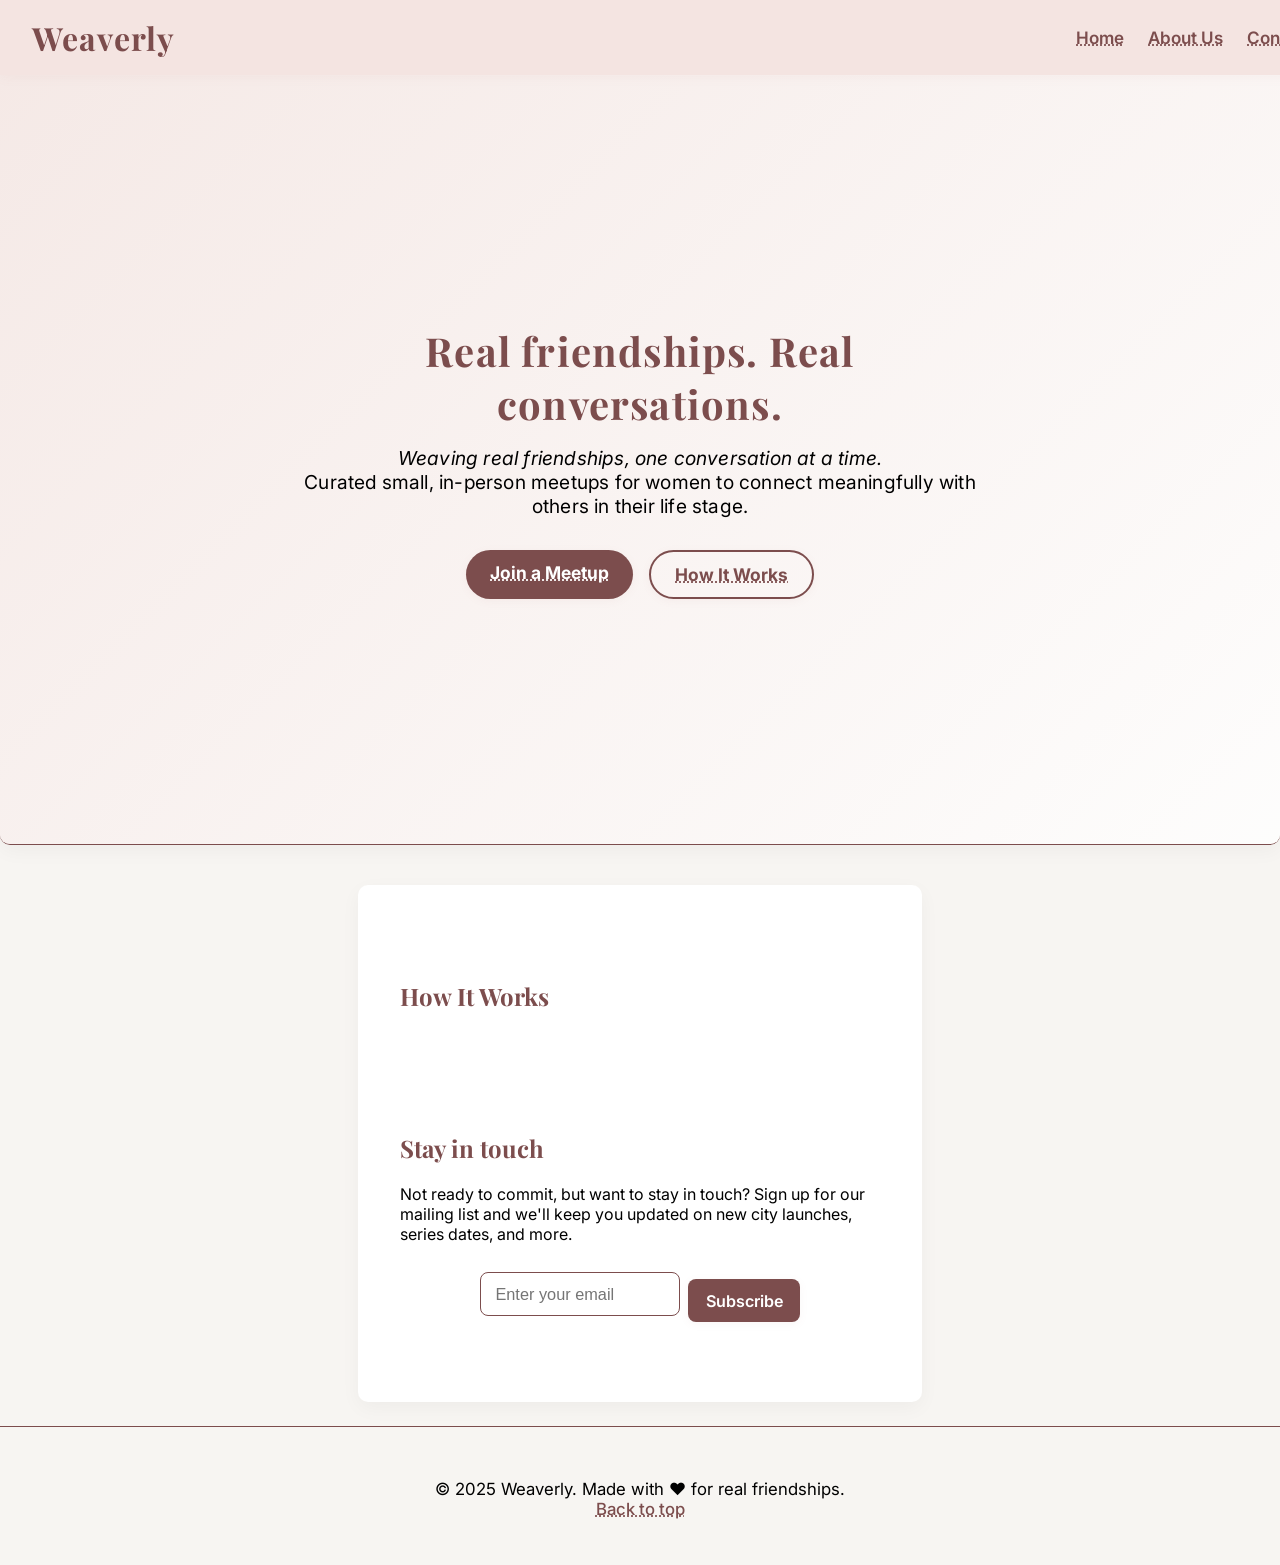
==== index.html @ 7411bb78 "updated color scheme" ====
<!DOCTYPE html>
<html lang="en">
<head>
  <meta charset="UTF-8" />
  <meta name="viewport" content="width=device-width, initial-scale=1.0"/>
  <title>Weaverly</title>
  <!-- Unified Google Fonts and shared stylesheet -->
  <link href="https://fonts.googleapis.com/css?family=Playfair+Display:700,400|Inter:400,600&display=swap" rel="stylesheet">
  <link rel="stylesheet" href="assets/styles.css">
  <style>
    /* Minimal custom styles for nav/hero positioning */
    nav {
      display: flex;
      justify-content: space-between;
      align-items: center;
      padding: 1rem 2rem;
      background: var(--blush, #f4e4e1);
      position: fixed;
      width: 100%;
      z-index: 1000;
      top: 0;
      left: 0;
      box-shadow: 0 2px 12px 0 rgba(185, 122, 122, 0.06);
      backdrop-filter: blur(10px);
    }
    .logo {
      font-family: var(--font-serif);
      font-size: 2rem;
      font-weight: 700;
      color: var(--rose);
      letter-spacing: 0.03em;
    }
    .nav-links {
      display: flex;
      gap: 1.5rem;
    }
    .nav-links a {
      color: var(--rose);
      font-weight: 600;
      font-family: var(--font-sans);
      font-size: 1.07rem;
      transition: color 0.18s;
    }
    .nav-links a:hover {
      color: var(--brown);
    }
    .hero {
      display: flex;
      flex-direction: column;
      align-items: center;
      justify-content: center;
      min-height: 80vh;
      text-align: center;
      position: relative;
      overflow: hidden;
      background-image: url('https://images.unsplash.com/photo-1519125323398-675f0ddb6308?auto=format&fit=crop&w=1200&q=80');
      background-size: cover;
      background-position: center;
      margin-top: 65px;
      border-radius: var(--radius);
      box-shadow: var(--shadow);
    }
    .hero::before {
      content: "";
      position: absolute;
      top: 0; left: 0; width: 100%; height: 100%;
      background: linear-gradient(135deg, rgba(244,228,225,0.7), rgba(255,255,255,0.8));
      z-index: 1;
    }
    .hero-content {
      position: relative;
      z-index: 2;
      max-width: 700px;
      padding: 2rem;
      opacity: 0;
      transform: translateY(20px);
      animation: fadeUp 1.2s ease-out forwards;
    }
    @keyframes fadeUp {
      to {
        opacity: 1;
        transform: translateY(0);
      }
    }
    .hero h1 {
      font-family: var(--font-serif);
      font-size: 2.5rem;
      margin-bottom: 1rem;
      color: var(--rose);
    }
    .hero p {
      font-size: 1.2rem;
      margin-bottom: 2rem;
      color: var(--brown);
      font-family: var(--font-sans);
    }
    .btn {
      display: inline-block;
      background-color: var(--rose);
      color: var(--white);
      padding: 0.75rem 1.5rem;
      border-radius: 25px;
      font-weight: bold;
      font-family: var(--font-sans);
      font-size: 1.09rem;
      border: none;
      transition: transform 0.3s ease, background-color 0.3s ease;
      box-shadow: 0 2px 8px 0 #b97a7a12;
      margin-bottom: 0.5rem;
    }
    .btn:hover {
      background-color: var(--brown);
      transform: scale(1.05);
    }
    .btn-transparent {
      background-color: transparent;
      border: 2px solid var(--rose);
      color: var(--rose);
    }
    .btn-transparent:hover {
      background-color: var(--rose);
      color: var(--white);
    }
    @media (max-width: 768px) {
      nav {
        flex-direction: column;
        gap: 0.7rem;
        padding: 0.7rem 1rem;
      }
      .nav-links {
        gap: 0.9rem;
      }
      .hero h1 {
        font-size: 1.6rem;
      }
      .hero-content {
        padding: 1rem;
      }
    }
    /* Section spacing */
    section {
      margin: 2.5rem auto;
      max-width: 900px;
      width: 96%;
    }
    #stay-in-touch form {
      display: flex;
      gap: 0.5em;
      justify-content: center;
      align-items: center;
      margin-top: 1em;
    }
    #stay-in-touch input[type="email"] {
      width: 200px;
      padding: 0.7em 0.9em;
      font-size: 1.02rem;
      border-radius: 8px;
      border: 1.5px solid var(--rose);
      background: var(--blush);
      color: var(--brown);
      outline: none;
      transition: border 0.2s;
    }
    #stay-in-touch input[type="email"]:focus {
      border: 1.5px solid var(--brown);
    }
    #stay-in-touch button[type="submit"] {
      background: var(--rose);
      color: var(--white);
      font-size: 1.01rem;
      border: none;
      border-radius: 8px;
      padding: 0.7em 1.1em;
      font-weight: 600;
      cursor: pointer;
      transition: background 0.18s;
    }
    #stay-in-touch button[type="submit"]:hover {
      background: var(--brown);
    }
  </style>
</head>
<body>

<nav>
  <div class="logo">Weaverly</div>
  <div class="nav-links">
    <a href="#hero">Home</a>
    <a href="about.html">About Us</a>
    <a href="contact.html">Contact</a>
  </div>
</nav>

<header class="hero" id="hero">
  <div class="hero-content">
    <h1>Real friendships. Real conversations.</h1>
    <p><i>Weaving real friendships, one conversation at a time.</i><br>
    Curated small, in-person meetups for women to connect meaningfully with others in their life stage.</p>
    <div style="display: flex; gap: 1rem; justify-content: center; flex-wrap: wrap;">
      <a href="signup-form.html" class="btn">Join a Meetup</a>
      <a href="#how" class="btn btn-transparent">How It Works</a>
    </div>
  </div>
</header>

<main>
  <section id="how">
    <h2>How It Works</h2>
    <div class="step">
      <div class="step-icon">👋</div>
      <div class="step-content">
        <h3><strong>Tell Us About Yourself</strong></h3>
        <p>Help us get to know you better! Share your <strong>interests</strong>, <strong>life stage</strong>, and what you're looking for in a meaningful connection. <em>The more we know</em>, the better we can match you with people who truly align with your journey. It’s the first step towards finding <strong>authentic connections</strong> that matter!</p>
      </div>
      <img src="assets/tell-us-about-yourself.png" alt="Tell Us About Yourself" style="width:80px; height:80px; border-radius:50%; margin-left:1.5rem;">
    </div>
    <div class="step">
      <div class="step-icon">🤝</div>
      <div class="step-content">
        <h3><strong>Meet Your Matches</strong></h3>
        <p>You'll be introduced to a small, intimate group of <strong>3-5 like-minded women</strong> who share your interests and life stage. A trained <strong>host</strong> will guide the conversation, ensuring everyone feels comfortable and engaged. This creates a warm, supportive space where you can connect on a deeper level and build <strong>authentic friendships</strong> with women who truly understand your journey.</p>
      </div>
      <img src="assets/meet-your-matches.png" alt="Meet Your Matches" style="width:80px; height:80px; border-radius:50%; margin-left:1.5rem;">
    </div>
    <div class="step">
      <div class="step-icon">🔄</div>
      <div class="step-content">
        <h3><strong>Sign Up for Recurring Meetups</strong></h3>
        <p>Loved your group? Keep the connections alive by signing up for a <strong>6-week series</strong> of recurring meetups! After your first experience, if you're excited to continue, just <strong>sign up</strong>. We’ll take care of everything – you just show up and enjoy the ongoing <strong><em>support</em></strong> and <strong><em>camaraderie</em></strong>. It's a simple way to nurture meaningful friendships and stay connected with your group.</p>
      </div>
      <img src="assets/sign-up-recurring-meetups.png" alt="Sign Up for Recurring Meetups" style="width:80px; height:80px; border-radius:50%; margin-left:1.5rem;">
    </div>
  </section>

  <section id="stay-in-touch">
    <h2>Stay in touch</h2>
    <p>Not ready to commit, but want to stay in touch? Sign up for our mailing list and we'll keep you updated on new city launches, series dates, and more.</p>
    <form onsubmit="event.preventDefault(); alert('Thanks for subscribing!');">
      <input type="email" placeholder="Enter your email" required>
      <button type="submit">Subscribe</button>
    </form>
  </section>
</main>

<footer>
  <p>&copy; 2025 Weaverly. Made with ❤️ for real friendships.<br>
    <a href="#hero">Back to top</a>
  </p>
</footer>

<script>
  // Animate steps on scroll
  const observer = new IntersectionObserver((entries) => {
    entries.forEach(entry => {
      if (entry.isIntersecting) {
        entry.target.classList.add('visible');
      }
    });
  }, {
    threshold: 0.2
  });
  document.querySelectorAll('.step').forEach(step => {
    observer.observe(step);
  });
</script>

</body>
</html>
---- assets/styles.css ----
:root {
    --rose: #7c4d4d;          /* deeper, more muted rose */
    --beige: #f7f5f2;         /* softer, off-white beige */
    --white: #ffffff;
    --soft-brown: #4a3f3f;    /* darker and more elegant brown */
    --soft-blush: #e9e4e0;    /* subtle blush */
    --font-serif: 'Playfair Display', serif;
    --font-sans: 'Inter', sans-serif;  /* Inter is cleaner and more modern than Lato */
    --radius: 10px;
    --shadow: 0 6px 20px rgba(0, 0, 0, 0.04);
  }
  
body {
  font-family: var(--font-sans);
  background-color: var(--beige);
  color: var(--soft-brown);
}

header h1 {
  font-size: 2.8rem;
  color: var(--soft-brown);
  font-family: var(--font-serif);
}

section.about-content {
  max-width: 760px;
  background-color: var(--white);
  margin: 3rem auto;
  padding: 3rem;
  border-radius: var(--radius);
  box-shadow: var(--shadow);
  line-height: 1.75;
}

.founders-photo {
  width: 150px;
  height: 150px;
  object-fit: cover;
  border-radius: 50%;
  margin: 1rem 2rem 1rem 0;
  float: left;
}

@media (max-width: 600px) {
  .founders-photo {
    display: block;
    float: none;
    margin: 0 auto 1rem auto;
  }
}

  
  body {
    margin: 0;
    background: var(--beige);
    font-family: var(--font-sans);
    color: var(--brown);
    min-height: 100vh;
    display: flex;
    flex-direction: column;
  }
  header {
    background: var(--blush);
    padding: 2.5rem 0 1.2rem 0;
    text-align: center;
    border-bottom: 1.5px solid var(--rose);
  }
  header h1 {
    color: var(--rose);
    font-family: var(--font-serif);
    font-size: 2.8rem;
    letter-spacing: 0.03em;
    margin: 0 0 0.2em 0;
    font-weight: 700;
  }
  header p {
    font-size: 1.22rem;
    color: var(--brown);
    margin: 0;
    letter-spacing: 0.01em;
  }
  main, .container {
    background: var(--white);
    box-shadow: var(--shadow);
    border-radius: var(--radius);
    margin: 2.5rem auto 1.5rem auto;
    max-width: 500px;
    width: 96%;
    padding: 2.2rem 2rem 2.5rem 2rem;
    min-height: 440px;
    display: flex;
    flex-direction: column;
    align-items: stretch;
  }
  h2, h3 {
    color: var(--rose);
    font-family: var(--font-serif);
  }
  a {
    color: var(--rose);
    text-decoration: underline dotted;
    font-weight: 500;
    transition: color 0.18s;
  }
  a:hover {
    color: var(--brown);
  }
  button, input[type="submit"] {
    background: var(--rose);
    color: var(--white);
    font-family: var(--font-sans);
    font-size: 1.13rem;
    font-weight: 600;
    border: none;
    border-radius: 9px;
    padding: 0.82em 1.4em;
    margin-top: 1.2em;
    cursor: pointer;
    box-shadow: 0 2px 8px 0 #b97a7a12;
    transition: background 0.18s, box-shadow 0.18s;
  }
  button:hover, button:focus, input[type="submit"]:hover {
    background: var(--brown);
    box-shadow: 0 4px 16px 0 #b97a7a22;
  }
  input, select, textarea {
    width: 100%;
    font-size: 1.08rem;
    padding: 0.85em 1em;
    margin-top: 0.4em;
    border: 1.5px solid var(--taupe);
    border-radius: 10px;
    background: var(--blush);
    color: var(--brown);
    box-sizing: border-box;
    outline: none;
    transition: border 0.2s, box-shadow 0.2s;
  }
  input:focus, select:focus, textarea:focus {
    border: 1.5px solid var(--rose);
    box-shadow: 0 0 0 2px #b97a7a22;
  }
  footer {
    background: var(--blush);
    color: var(--brown);
    border-top: 1.5px solid var(--rose);
    padding: 2.2rem 0 1.8rem 0;
    margin-top: auto;
    font-size: 1.05rem;
    text-align: center;
  }
  @media (max-width: 600px) {
    main, .container, footer, header {
      padding-left: 0.5em !important;
      padding-right: 0.5em !important;
    }
    main, .container {
      padding: 1.2rem 0.7rem 1.4rem 0.7rem;
    }
    footer {
      padding: 1.2rem 0 1.2rem 0;
    }
  }
  .step {
    display: none;
    flex-direction: column;
    gap: 1.5rem;
  }
  .step.active {
    display: flex;
  }
  .buttons {
    display: flex;
    justify-content: space-between;
    margin-top: 1.5rem;
  }
  .buttons button {
    min-width: 100px;
  }
  .checkbox-group label {
    display: flex;
    align-items: center;
    gap: 0.6em;
    margin-bottom: 0.6rem;
    cursor: pointer;
  }
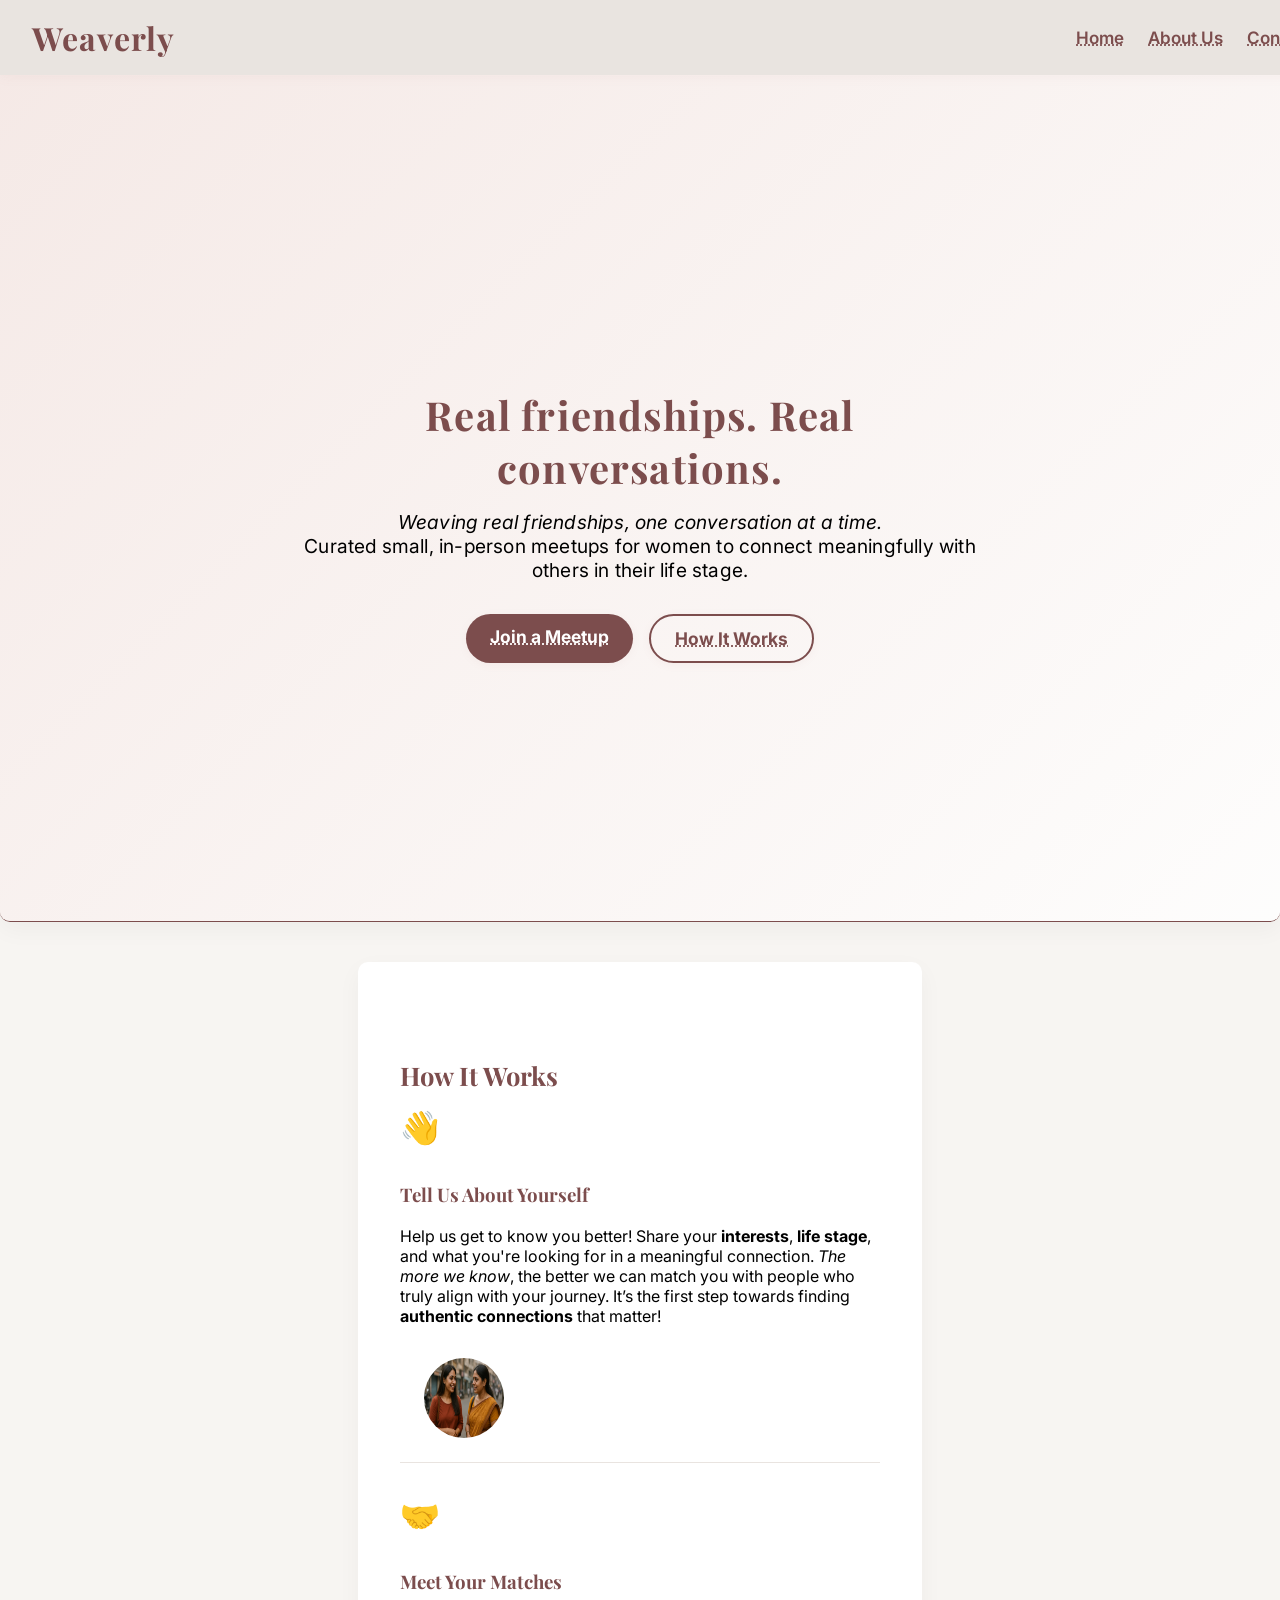
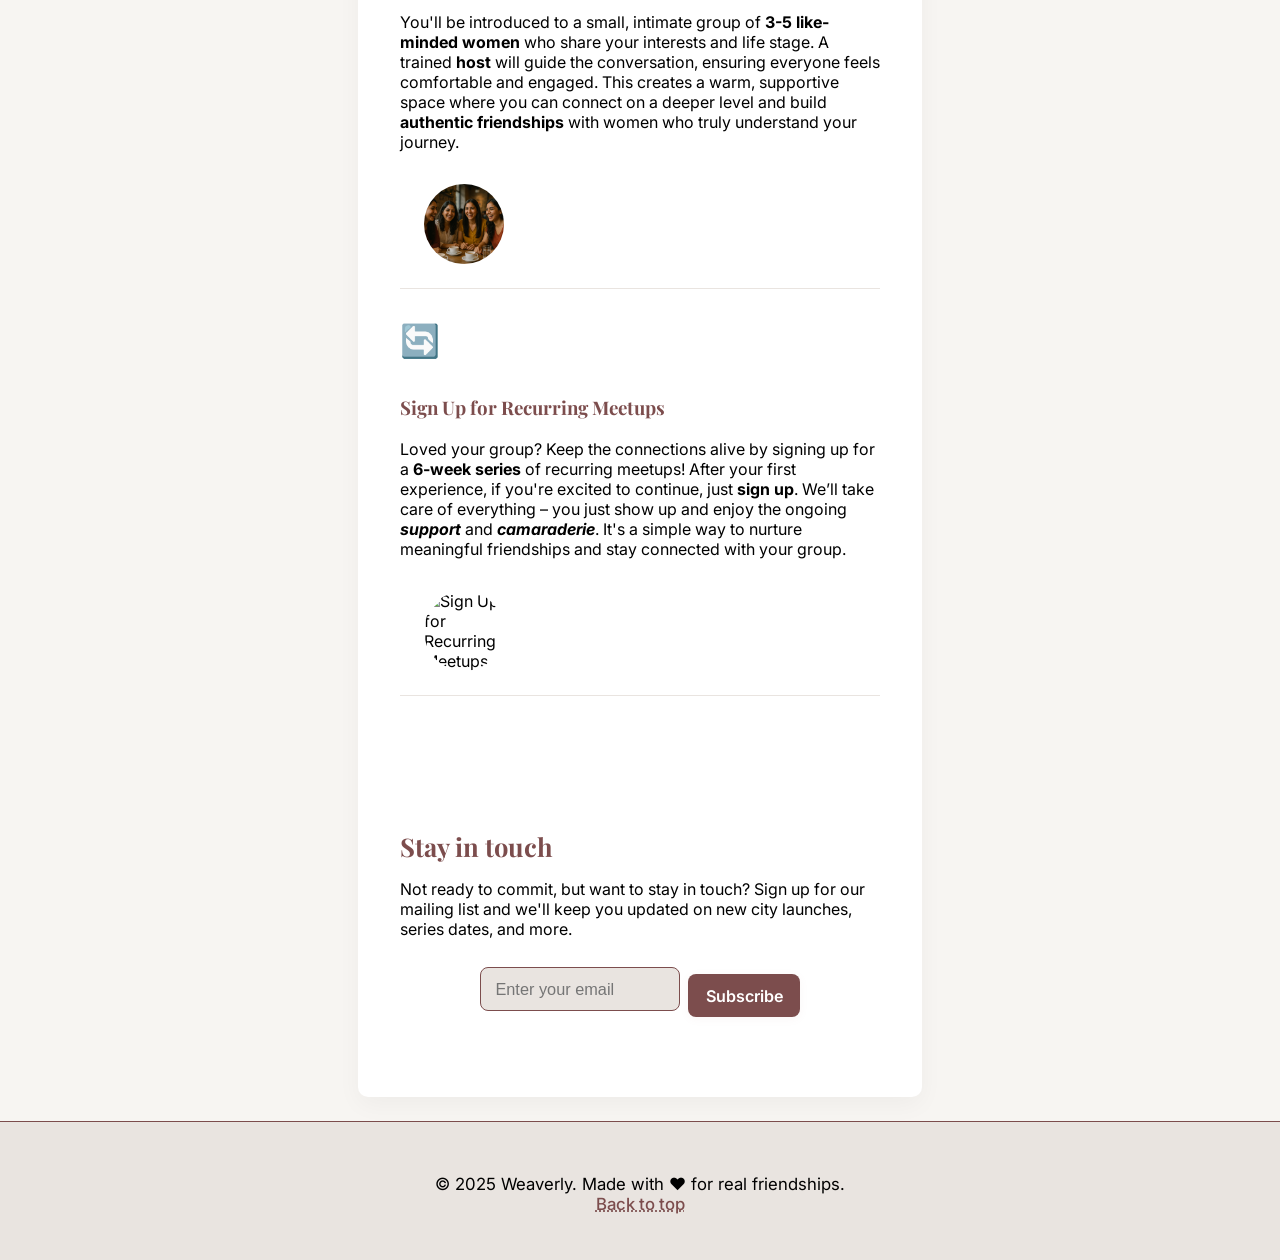
==== commit 7a51ad51: "styles.css updated" ====
--- a/index.html
+++ b/index.html
@@ -7,178 +7,7 @@
   <!-- Unified Google Fonts and shared stylesheet -->
   <link href="https://fonts.googleapis.com/css?family=Playfair+Display:700,400|Inter:400,600&display=swap" rel="stylesheet">
   <link rel="stylesheet" href="assets/styles.css">
-  <style>
-    /* Minimal custom styles for nav/hero positioning */
-    nav {
-      display: flex;
-      justify-content: space-between;
-      align-items: center;
-      padding: 1rem 2rem;
-      background: var(--blush, #f4e4e1);
-      position: fixed;
-      width: 100%;
-      z-index: 1000;
-      top: 0;
-      left: 0;
-      box-shadow: 0 2px 12px 0 rgba(185, 122, 122, 0.06);
-      backdrop-filter: blur(10px);
-    }
-    .logo {
-      font-family: var(--font-serif);
-      font-size: 2rem;
-      font-weight: 700;
-      color: var(--rose);
-      letter-spacing: 0.03em;
-    }
-    .nav-links {
-      display: flex;
-      gap: 1.5rem;
-    }
-    .nav-links a {
-      color: var(--rose);
-      font-weight: 600;
-      font-family: var(--font-sans);
-      font-size: 1.07rem;
-      transition: color 0.18s;
-    }
-    .nav-links a:hover {
-      color: var(--brown);
-    }
-    .hero {
-      display: flex;
-      flex-direction: column;
-      align-items: center;
-      justify-content: center;
-      min-height: 80vh;
-      text-align: center;
-      position: relative;
-      overflow: hidden;
-      background-image: url('https://images.unsplash.com/photo-1519125323398-675f0ddb6308?auto=format&fit=crop&w=1200&q=80');
-      background-size: cover;
-      background-position: center;
-      margin-top: 65px;
-      border-radius: var(--radius);
-      box-shadow: var(--shadow);
-    }
-    .hero::before {
-      content: "";
-      position: absolute;
-      top: 0; left: 0; width: 100%; height: 100%;
-      background: linear-gradient(135deg, rgba(244,228,225,0.7), rgba(255,255,255,0.8));
-      z-index: 1;
-    }
-    .hero-content {
-      position: relative;
-      z-index: 2;
-      max-width: 700px;
-      padding: 2rem;
-      opacity: 0;
-      transform: translateY(20px);
-      animation: fadeUp 1.2s ease-out forwards;
-    }
-    @keyframes fadeUp {
-      to {
-        opacity: 1;
-        transform: translateY(0);
-      }
-    }
-    .hero h1 {
-      font-family: var(--font-serif);
-      font-size: 2.5rem;
-      margin-bottom: 1rem;
-      color: var(--rose);
-    }
-    .hero p {
-      font-size: 1.2rem;
-      margin-bottom: 2rem;
-      color: var(--brown);
-      font-family: var(--font-sans);
-    }
-    .btn {
-      display: inline-block;
-      background-color: var(--rose);
-      color: var(--white);
-      padding: 0.75rem 1.5rem;
-      border-radius: 25px;
-      font-weight: bold;
-      font-family: var(--font-sans);
-      font-size: 1.09rem;
-      border: none;
-      transition: transform 0.3s ease, background-color 0.3s ease;
-      box-shadow: 0 2px 8px 0 #b97a7a12;
-      margin-bottom: 0.5rem;
-    }
-    .btn:hover {
-      background-color: var(--brown);
-      transform: scale(1.05);
-    }
-    .btn-transparent {
-      background-color: transparent;
-      border: 2px solid var(--rose);
-      color: var(--rose);
-    }
-    .btn-transparent:hover {
-      background-color: var(--rose);
-      color: var(--white);
-    }
-    @media (max-width: 768px) {
-      nav {
-        flex-direction: column;
-        gap: 0.7rem;
-        padding: 0.7rem 1rem;
-      }
-      .nav-links {
-        gap: 0.9rem;
-      }
-      .hero h1 {
-        font-size: 1.6rem;
-      }
-      .hero-content {
-        padding: 1rem;
-      }
-    }
-    /* Section spacing */
-    section {
-      margin: 2.5rem auto;
-      max-width: 900px;
-      width: 96%;
-    }
-    #stay-in-touch form {
-      display: flex;
-      gap: 0.5em;
-      justify-content: center;
-      align-items: center;
-      margin-top: 1em;
-    }
-    #stay-in-touch input[type="email"] {
-      width: 200px;
-      padding: 0.7em 0.9em;
-      font-size: 1.02rem;
-      border-radius: 8px;
-      border: 1.5px solid var(--rose);
-      background: var(--blush);
-      color: var(--brown);
-      outline: none;
-      transition: border 0.2s;
-    }
-    #stay-in-touch input[type="email"]:focus {
-      border: 1.5px solid var(--brown);
-    }
-    #stay-in-touch button[type="submit"] {
-      background: var(--rose);
-      color: var(--white);
-      font-size: 1.01rem;
-      border: none;
-      border-radius: 8px;
-      padding: 0.7em 1.1em;
-      font-weight: 600;
-      cursor: pointer;
-      transition: background 0.18s;
-    }
-    #stay-in-touch button[type="submit"]:hover {
-      background: var(--brown);
-    }
-  </style>
+
 </head>
 <body>
 
--- a/assets/styles.css
+++ b/assets/styles.css
@@ -1,14 +1,16 @@
+/* assets/styles.css */
 :root {
-    --rose: #7c4d4d;          /* deeper, more muted rose */
-    --beige: #f7f5f2;         /* softer, off-white beige */
+    --rose: #7c4d4d;           /* deeper, muted rose */
+    --blush: #e9e4e0;          /* subtle blush */
+    --beige: #f7f5f2;          /* soft sand */
     --white: #ffffff;
-    --soft-brown: #4a3f3f;    /* darker and more elegant brown */
-    --soft-blush: #e9e4e0;    /* subtle blush */
+    --soft-brown: #5e4b46;     /* rich brown for text */
     --font-serif: 'Playfair Display', serif;
-    --font-sans: 'Inter', sans-serif;  /* Inter is cleaner and more modern than Lato */
+    --font-sans: 'Inter', sans-serif;
     --radius: 10px;
-    --shadow: 0 6px 20px rgba(0, 0, 0, 0.04);
-  }
+    --shadow: 0 8px 24px rgba(0, 0, 0, 0.04);
+  }
+  
   
 body {
   font-family: var(--font-sans);
@@ -184,4 +186,375 @@
     margin-bottom: 0.6rem;
     cursor: pointer;
   }
-  +  .step {
+    display: flex;
+    gap: 1rem;
+    align-items: flex-start;
+    margin-bottom: 2rem;
+    border-bottom: 1px solid var(--blush);
+    padding-bottom: 1.5rem;
+  }
+  .step-icon {
+    font-size: 2rem;
+    color: var(--rose);
+  }
+  .step-content {
+    flex: 1;
+  }
+
+  /* Minimal custom styles for nav/hero positioning */
+  nav {
+    display: flex;
+    justify-content: space-between;
+    align-items: center;
+    padding: 1rem 2rem;
+    background: var(--blush, #f4e4e1);
+    position: fixed;
+    width: 100%;
+    z-index: 1000;
+    top: 0;
+    left: 0;
+    box-shadow: 0 2px 12px 0 rgba(185, 122, 122, 0.06);
+    backdrop-filter: blur(10px);
+  }
+  .logo {
+    font-family: var(--font-serif);
+    font-size: 2rem;
+    font-weight: 700;
+    color: var(--rose);
+    letter-spacing: 0.03em;
+  }
+  .nav-links {
+    display: flex;
+    gap: 1.5rem;
+  }
+  .nav-links a {
+    color: var(--rose);
+    font-weight: 600;
+    font-family: var(--font-sans);
+    font-size: 1.07rem;
+    transition: color 0.18s;
+  }
+  .nav-links a:hover {
+    color: var(--brown);
+  }
+  .hero {
+    display: flex;
+    flex-direction: column;
+    align-items: center;
+    justify-content: center;
+    min-height: 80vh;
+    text-align: center;
+    position: relative;
+    overflow: hidden;
+    background-image: url('https://images.unsplash.com/photo-1519125323398-675f0ddb6308?auto=format&fit=crop&w=1200&q=80');
+    background-size: cover;
+    background-position: center;
+    margin-top: 65px;
+    border-radius: var(--radius);
+    box-shadow: var(--shadow);
+  }
+  .hero::before {
+    content: "";
+    position: absolute;
+    top: 0; left: 0; width: 100%; height: 100%;
+    background: linear-gradient(135deg, rgba(244,228,225,0.7), rgba(255,255,255,0.8));
+    z-index: 1;
+  }
+  .hero-content {
+    position: relative;
+    z-index: 2;
+    max-width: 700px;
+    padding: 2rem;
+    opacity: 0;
+    transform: translateY(20px);
+    animation: fadeUp 1.2s ease-out forwards;
+  }
+  @keyframes fadeUp {
+    to {
+      opacity: 1;
+      transform: translateY(0);
+    }
+  }
+  .hero h1 {
+    font-family: var(--font-serif);
+    font-size: 2.5rem;
+    margin-bottom: 1rem;
+    color: var(--rose);
+  }
+  .hero p {
+    font-size: 1.2rem;
+    margin-bottom: 2rem;
+    color: var(--brown);
+    font-family: var(--font-sans);
+  }
+  .btn {
+    display: inline-block;
+    background-color: var(--rose);
+    color: var(--white);
+    padding: 0.75rem 1.5rem;
+    border-radius: 25px;
+    font-weight: bold;
+    font-family: var(--font-sans);
+    font-size: 1.09rem;
+    border: none;
+    transition: transform 0.3s ease, background-color 0.3s ease;
+    box-shadow: 0 2px 8px 0 #b97a7a12;
+    margin-bottom: 0.5rem;
+  }
+  .btn:hover {
+    background-color: var(--brown);
+    transform: scale(1.05);
+  }
+  .btn-transparent {
+    background-color: transparent;
+    border: 2px solid var(--rose);
+    color: var(--rose);
+  }
+  .btn-transparent:hover {
+    background-color: var(--rose);
+    color: var(--white);
+  }
+  @media (max-width: 768px) {
+    nav {
+      flex-direction: column;
+      gap: 0.7rem;
+      padding: 0.7rem 1rem;
+    }
+    .nav-links {
+      gap: 0.9rem;
+    }
+    .hero h1 {
+      font-size: 1.6rem;
+    }
+    .hero-content {
+      padding: 1rem;
+    }
+  }
+  /* Section spacing */
+  section {
+    margin: 2.5rem auto;
+    max-width: 900px;
+    width: 96%;
+  }
+  #stay-in-touch form {
+    display: flex;
+    gap: 0.5em;
+    justify-content: center;
+    align-items: center;
+    margin-top: 1em;
+  }
+  #stay-in-touch input[type="email"] {
+    width: 200px;
+    padding: 0.7em 0.9em;
+    font-size: 1.02rem;
+    border-radius: 8px;
+    border: 1.5px solid var(--rose);
+    background: var(--blush);
+    color: var(--brown);
+    outline: none;
+    transition: border 0.2s;
+  }
+  #stay-in-touch input[type="email"]:focus {
+    border: 1.5px solid var(--brown);
+  }
+  #stay-in-touch button[type="submit"] {
+    background: var(--rose);
+    color: var(--white);
+    font-size: 1.01rem;
+    border: none;
+    border-radius: 8px;
+    padding: 0.7em 1.1em;
+    font-weight: 600;
+    cursor: pointer;
+    transition: background 0.18s;
+  }
+  #stay-in-touch button[type="submit"]:hover {
+    background: var(--brown);
+  }
+nav {
+      display: flex;
+      justify-content: space-between;
+      align-items: center;
+      padding: 1rem 2rem;
+      background: var(--blush, #f4e4e1);
+      position: fixed;
+      width: 100%;
+      z-index: 1000;
+      top: 0;
+      left: 0;
+      box-shadow: 0 2px 12px 0 rgba(185, 122, 122, 0.06);
+      backdrop-filter: blur(10px);
+    }
+    .logo {
+      font-family: var(--font-serif);
+      font-size: 2rem;
+      font-weight: 700;
+      color: var(--rose);
+      letter-spacing: 0.03em;
+    }
+    .nav-links {
+      display: flex;
+      gap: 1.5rem;
+    }
+    .nav-links a {
+      color: var(--rose);
+      font-weight: 600;
+      font-family: var(--font-sans);
+      font-size: 1.07rem;
+      transition: color 0.18s;
+    }
+    .nav-links a:hover {
+      color: var(--brown);
+    }
+    @media (max-width: 600px) {
+      nav {
+        flex-direction: column;
+        gap: 0.7rem;
+        padding: 0.7rem 1rem;
+      }
+      .nav-links {
+        gap: 0.9rem;
+      }
+    }
+
+
+    nav {
+        display: flex;
+        justify-content: space-between;
+        align-items: center;
+        padding: 1rem 2rem;
+        background: var(--blush);
+        position: fixed;
+        width: 100%;
+        z-index: 1000;
+        top: 0;
+        left: 0;
+        box-shadow: 0 2px 12px rgba(185, 122, 122, 0.06);
+        backdrop-filter: blur(10px);
+      }
+  
+      .logo {
+        font-family: var(--font-serif);
+        font-size: 2rem;
+        font-weight: 700;
+        color: var(--rose);
+        letter-spacing: 0.03em;
+      }
+  
+      .nav-links {
+        display: flex;
+        gap: 1.5rem;
+      }
+  
+      .nav-links a {
+        color: var(--rose);
+        font-weight: 600;
+        font-family: var(--font-sans);
+        font-size: 1.07rem;
+        transition: color 0.18s;
+      }
+  
+      .nav-links a:hover {
+        color: var(--brown);
+      }
+  
+      header {
+        padding-top: 6.5rem;
+        text-align: center;
+        background: var(--beige);
+        padding-bottom: 2rem;
+      }
+  
+      header h1 {
+        font-family: var(--font-serif);
+        font-size: 2.8rem;
+        color: var(--rose);
+        margin-bottom: 0.4rem;
+        font-weight: 700;
+      }
+  
+      section.about-content {
+        max-width: 720px;
+        margin: 2.5rem auto;
+        padding: 3rem 2.2rem;
+        background: var(--white);
+        border-radius: var(--radius);
+        box-shadow: var(--shadow);
+      }
+  
+      section.about-content p {
+        font-size: 1.17rem;
+        line-height: 1.85;
+        margin-bottom: 1.8rem;
+      }
+  
+      .founders-photo {
+        float: left;
+        margin-right: 2rem;
+        margin-bottom: 1.5rem;
+        border-radius: 50%;
+        width: 160px;
+        height: 160px;
+        object-fit: cover;
+        box-shadow: 0 2px 12px rgba(185, 122, 122, 0.08);
+        border: 3px solid var(--blush);
+      }
+  
+      .section-divider {
+        margin: 2rem 0;
+        border-top: 1px solid var(--blush);
+      }
+  
+      h2 {
+        font-family: var(--font-serif);
+        font-size: 1.6rem;
+        color: var(--rose);
+        margin-bottom: 1rem;
+      }
+  
+      blockquote {
+        font-style: italic;
+        color: var(--taupe);
+        border-left: 4px solid var(--rose);
+        padding-left: 1rem;
+        margin: 2rem 0;
+      }
+  
+      @media (max-width: 600px) {
+        nav {
+          flex-direction: column;
+          gap: 0.7rem;
+          padding: 0.7rem 1rem;
+        }
+  
+        .founders-photo {
+          float: none;
+          display: block;
+          margin: 0 auto 1.2rem;
+        }
+  
+        header h1 {
+          font-size: 1.8rem;
+        }
+      }
+  
+      footer {
+        background: var(--blush);
+        color: var(--brown);
+        border-top: 1.5px solid var(--rose);
+        padding: 2.2rem 0 1.8rem 0;
+        font-size: 1.05rem;
+        text-align: center;
+      }
+  
+      footer a {
+        color: var(--rose);
+        text-decoration: underline dotted;
+        font-weight: 500;
+        transition: color 0.18s;
+      }
+  
+      footer a:hover {
+        color: var(--brown);
+      }
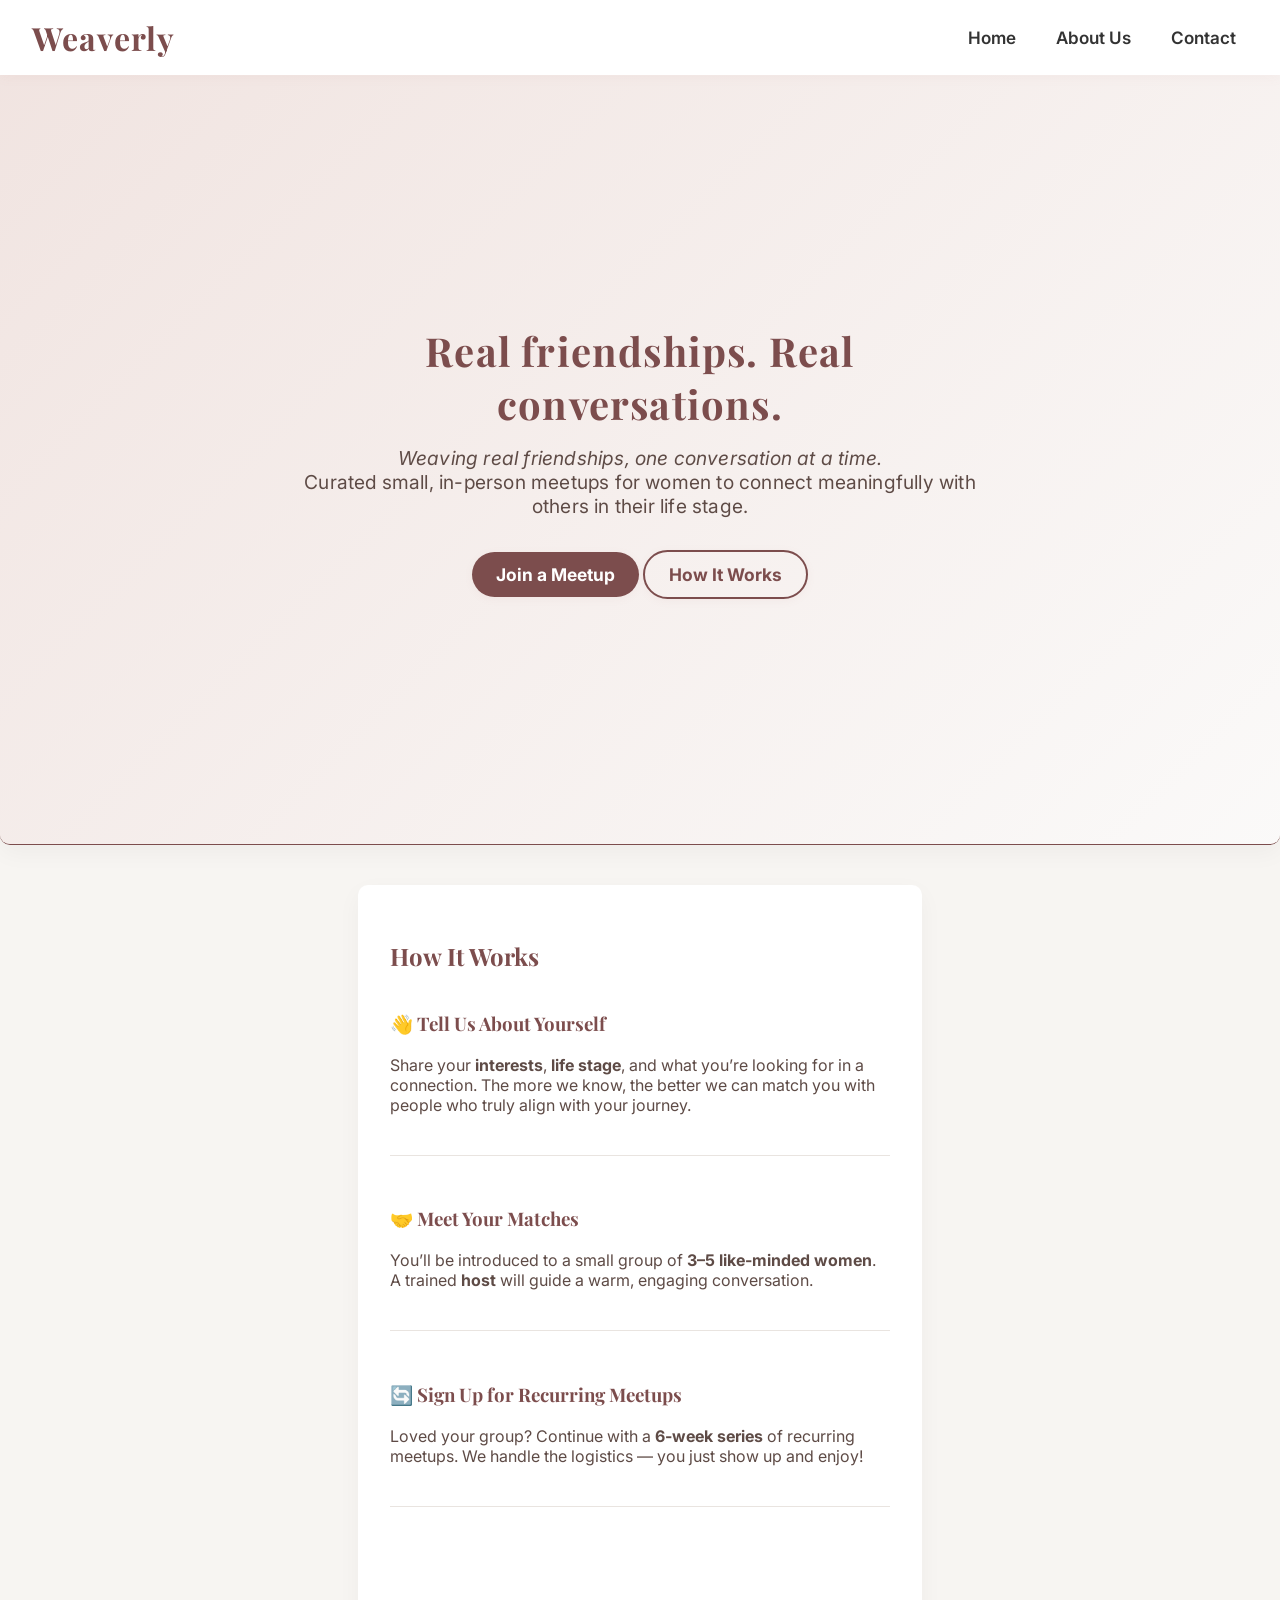
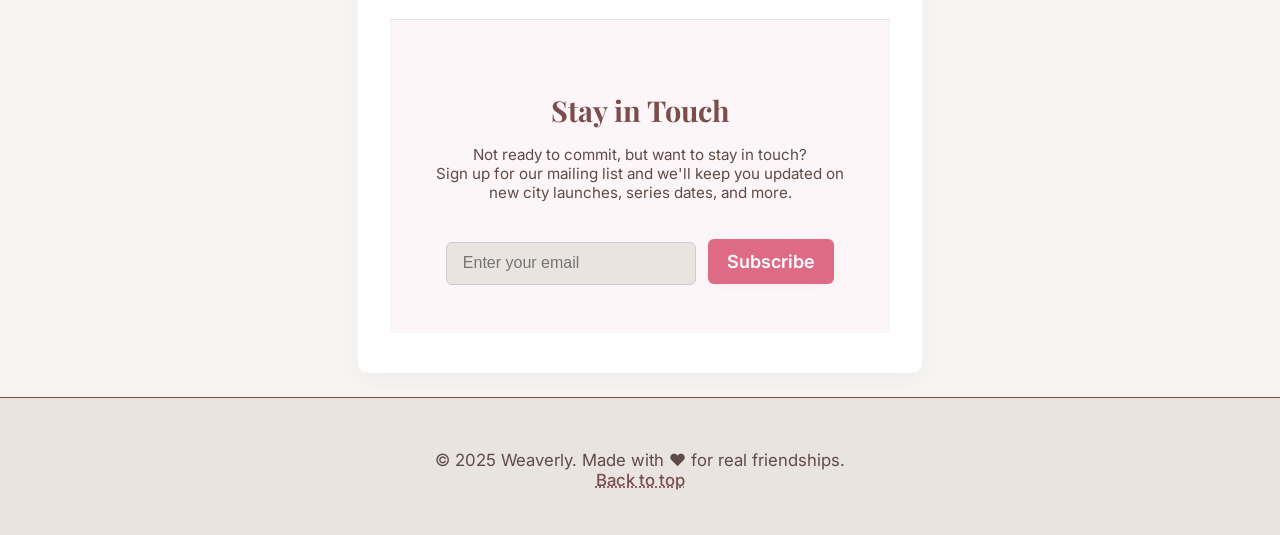
==== commit edd60b40: "format changes" ====
--- a/index.html
+++ b/index.html
@@ -2,96 +2,92 @@
 <html lang="en">
 <head>
   <meta charset="UTF-8" />
-  <meta name="viewport" content="width=device-width, initial-scale=1.0"/>
+  <meta name="viewport" content="width=device-width, initial-scale=1.0" />
   <title>Weaverly</title>
-  <!-- Unified Google Fonts and shared stylesheet -->
   <link href="https://fonts.googleapis.com/css?family=Playfair+Display:700,400|Inter:400,600&display=swap" rel="stylesheet">
   <link rel="stylesheet" href="assets/styles.css">
-
 </head>
 <body>
 
-<nav>
-  <div class="logo">Weaverly</div>
-  <div class="nav-links">
-    <a href="#hero">Home</a>
-    <a href="about.html">About Us</a>
-    <a href="contact.html">Contact</a>
-  </div>
-</nav>
+  <nav>
+    <div class="logo">Weaverly</div>
+    <div class="nav-links">
+      <a href="#hero">Home</a>
+      <a href="about.html">About Us</a>
+      <a href="contact.html">Contact</a>
+    </div>
+  </nav>
 
-<header class="hero" id="hero">
-  <div class="hero-content">
-    <h1>Real friendships. Real conversations.</h1>
-    <p><i>Weaving real friendships, one conversation at a time.</i><br>
-    Curated small, in-person meetups for women to connect meaningfully with others in their life stage.</p>
-    <div style="display: flex; gap: 1rem; justify-content: center; flex-wrap: wrap;">
-      <a href="signup-form.html" class="btn">Join a Meetup</a>
-      <a href="#how" class="btn btn-transparent">How It Works</a>
+  <header class="hero" id="hero">
+    <div class="hero-content">
+      <h1>Real friendships. Real conversations.</h1>
+      <p><i>Weaving real friendships, one conversation at a time.</i><br>
+        Curated small, in-person meetups for women to connect meaningfully with others in their life stage.
+      </p>
+      <div class="hero-buttons">
+        <a href="signup-form.html" class="btn">Join a Meetup</a>
+        <a href="#how" class="btn btn-transparent">How It Works</a>
+      </div>
     </div>
-  </div>
-</header>
+  </header>
 
-<main>
-  <section id="how">
-    <h2>How It Works</h2>
-    <div class="step">
-      <div class="step-icon">👋</div>
-      <div class="step-content">
-        <h3><strong>Tell Us About Yourself</strong></h3>
-        <p>Help us get to know you better! Share your <strong>interests</strong>, <strong>life stage</strong>, and what you're looking for in a meaningful connection. <em>The more we know</em>, the better we can match you with people who truly align with your journey. It’s the first step towards finding <strong>authentic connections</strong> that matter!</p>
+  <main>
+    <section id="how">
+      <h2 class="section-title">How It Works</h2>
+    
+      <div class="step">
+        <div class="step-content">
+          <h3><strong>👋 Tell Us About Yourself</strong></h3>
+          <p>Share your <strong>interests</strong>, <strong>life stage</strong>, and what you’re looking for in a connection. The more we know, the better we can match you with people who truly align with your journey.</p>
+        </div>
       </div>
-      <img src="assets/tell-us-about-yourself.png" alt="Tell Us About Yourself" style="width:80px; height:80px; border-radius:50%; margin-left:1.5rem;">
-    </div>
-    <div class="step">
-      <div class="step-icon">🤝</div>
-      <div class="step-content">
-        <h3><strong>Meet Your Matches</strong></h3>
-        <p>You'll be introduced to a small, intimate group of <strong>3-5 like-minded women</strong> who share your interests and life stage. A trained <strong>host</strong> will guide the conversation, ensuring everyone feels comfortable and engaged. This creates a warm, supportive space where you can connect on a deeper level and build <strong>authentic friendships</strong> with women who truly understand your journey.</p>
+    
+      <div class="step">
+        <div class="step-content">
+          <h3><strong>🤝 Meet Your Matches</strong></h3>
+          <p>You’ll be introduced to a small group of <strong>3–5 like-minded women</strong>. A trained <strong>host</strong> will guide a warm, engaging conversation.</p>
+        </div>
       </div>
-      <img src="assets/meet-your-matches.png" alt="Meet Your Matches" style="width:80px; height:80px; border-radius:50%; margin-left:1.5rem;">
-    </div>
-    <div class="step">
-      <div class="step-icon">🔄</div>
-      <div class="step-content">
-        <h3><strong>Sign Up for Recurring Meetups</strong></h3>
-        <p>Loved your group? Keep the connections alive by signing up for a <strong>6-week series</strong> of recurring meetups! After your first experience, if you're excited to continue, just <strong>sign up</strong>. We’ll take care of everything – you just show up and enjoy the ongoing <strong><em>support</em></strong> and <strong><em>camaraderie</em></strong>. It's a simple way to nurture meaningful friendships and stay connected with your group.</p>
+    
+      <div class="step">
+        <div class="step-content">
+          <h3><strong>🔄 Sign Up for Recurring Meetups</strong></h3>
+          <p>Loved your group? Continue with a <strong>6-week series</strong> of recurring meetups. We handle the logistics — you just show up and enjoy!</p>
+        </div>
       </div>
-      <img src="assets/sign-up-recurring-meetups.png" alt="Sign Up for Recurring Meetups" style="width:80px; height:80px; border-radius:50%; margin-left:1.5rem;">
-    </div>
-  </section>
+    </section>
+    
+    <section id="stay-in-touch" class="newsletter">
+      <h2>Stay in Touch</h2>
+      <p>Not ready to commit, but want to stay in touch?<br>
+         Sign up for our mailing list and we'll keep you updated on new city launches, series dates, and more.
+      </p>
+      <form onsubmit="event.preventDefault(); alert('Thanks for subscribing!');">
+        <input type="email" placeholder="Enter your email" required>
+        <button type="submit">Subscribe</button>
+      </form>
+    </section>
+  </main>
 
-  <section id="stay-in-touch">
-    <h2>Stay in touch</h2>
-    <p>Not ready to commit, but want to stay in touch? Sign up for our mailing list and we'll keep you updated on new city launches, series dates, and more.</p>
-    <form onsubmit="event.preventDefault(); alert('Thanks for subscribing!');">
-      <input type="email" placeholder="Enter your email" required>
-      <button type="submit">Subscribe</button>
-    </form>
-  </section>
-</main>
+  <footer>
+    <p>&copy; 2025 Weaverly. Made with ❤️ for real friendships.<br>
+      <a href="#hero">Back to top</a>
+    </p>
+  </footer>
 
-<footer>
-  <p>&copy; 2025 Weaverly. Made with ❤️ for real friendships.<br>
-    <a href="#hero">Back to top</a>
-  </p>
-</footer>
+  <script>
+    const observer = new IntersectionObserver((entries) => {
+      entries.forEach(entry => {
+        if (entry.isIntersecting) {
+          entry.target.classList.add('visible');
+        }
+      });
+    }, { threshold: 0.2 });
 
-<script>
-  // Animate steps on scroll
-  const observer = new IntersectionObserver((entries) => {
-    entries.forEach(entry => {
-      if (entry.isIntersecting) {
-        entry.target.classList.add('visible');
-      }
+    document.querySelectorAll('.step').forEach(step => {
+      observer.observe(step);
     });
-  }, {
-    threshold: 0.2
-  });
-  document.querySelectorAll('.step').forEach(step => {
-    observer.observe(step);
-  });
-</script>
+  </script>
 
 </body>
 </html>
--- a/assets/styles.css
+++ b/assets/styles.css
@@ -1,112 +1,183 @@
 /* assets/styles.css */
 :root {
-    --rose: #7c4d4d;           /* deeper, muted rose */
-    --blush: #e9e4e0;          /* subtle blush */
-    --beige: #f7f5f2;          /* soft sand */
+    --rose: #7c4d4d;
+    --blush: #e9e4e0;
+    --beige: #f7f5f2;
     --white: #ffffff;
-    --soft-brown: #5e4b46;     /* rich brown for text */
+    --soft-brown: #5e4b46;
+    --brown: #5e4b46;
+    --taupe: #a89b94;
     --font-serif: 'Playfair Display', serif;
     --font-sans: 'Inter', sans-serif;
     --radius: 10px;
     --shadow: 0 8px 24px rgba(0, 0, 0, 0.04);
   }
   
-  
-body {
-  font-family: var(--font-sans);
-  background-color: var(--beige);
-  color: var(--soft-brown);
-}
-
-header h1 {
-  font-size: 2.8rem;
-  color: var(--soft-brown);
-  font-family: var(--font-serif);
-}
-
-section.about-content {
-  max-width: 760px;
-  background-color: var(--white);
-  margin: 3rem auto;
-  padding: 3rem;
-  border-radius: var(--radius);
-  box-shadow: var(--shadow);
-  line-height: 1.75;
-}
-
-.founders-photo {
-  width: 150px;
-  height: 150px;
-  object-fit: cover;
-  border-radius: 50%;
-  margin: 1rem 2rem 1rem 0;
-  float: left;
-}
-
-@media (max-width: 600px) {
-  .founders-photo {
-    display: block;
-    float: none;
-    margin: 0 auto 1rem auto;
-  }
-}
-
-  
+  /* Reset and base styles */
   body {
     margin: 0;
-    background: var(--beige);
     font-family: var(--font-sans);
+    background-color: var(--beige);
     color: var(--brown);
     min-height: 100vh;
     display: flex;
     flex-direction: column;
   }
+  
+  /* Header */
   header {
     background: var(--blush);
-    padding: 2.5rem 0 1.2rem 0;
+    padding: 2.5rem 0 1.2rem;
     text-align: center;
     border-bottom: 1.5px solid var(--rose);
   }
+  
   header h1 {
-    color: var(--rose);
+    font-size: 2.8rem;
     font-family: var(--font-serif);
-    font-size: 2.8rem;
+    font-weight: 700;
     letter-spacing: 0.03em;
-    margin: 0 0 0.2em 0;
-    font-weight: 700;
-  }
+    color: var(--rose);
+    margin: 0 0 0.2em;
+  }
+  
   header p {
     font-size: 1.22rem;
     color: var(--brown);
     margin: 0;
     letter-spacing: 0.01em;
   }
+  
+  /* Hero */
+  .hero {
+    display: flex;
+    flex-direction: column;
+    align-items: center;
+    justify-content: center;
+    min-height: 80vh;
+    text-align: center;
+    background-image: url('https://images.unsplash.com/photo-1519125323398-675f0ddb6308?auto=format&fit=crop&w=1200&q=80');
+    background-size: cover;
+    background-position: center;
+    margin-top: 65px;
+    border-radius: var(--radius);
+    box-shadow: var(--shadow);
+    position: relative;
+    overflow: hidden;
+  }
+  
+  .hero::before {
+    content: "";
+    position: absolute;
+    top: 0; left: 0; width: 100%; height: 100%;
+    background: linear-gradient(135deg, rgba(244,228,225,0.7), rgba(255,255,255,0.8));
+    z-index: 1;
+  }
+  
+  .hero-content {
+    position: relative;
+    z-index: 2;
+    max-width: 700px;
+    padding: 2rem;
+    opacity: 0;
+    transform: translateY(20px);
+    animation: fadeUp 1.2s ease-out forwards;
+  }
+  
+  @keyframes fadeUp {
+    to {
+      opacity: 1;
+      transform: translateY(0);
+    }
+  }
+  
+  .hero h1 {
+    font-family: var(--font-serif);
+    font-size: 2.5rem;
+    color: var(--rose);
+    margin-bottom: 1rem;
+  }
+  
+  .hero p {
+    font-size: 1.2rem;
+    color: var(--brown);
+    margin-bottom: 2rem;
+  }
+  
+  /* Navigation */
+  nav {
+    display: flex;
+    justify-content: space-between;
+    align-items: center;
+    padding: 1rem 2rem;
+    background: var(--blush);
+    position: fixed;
+    width: 100%;
+    z-index: 1000;
+    top: 0;
+    left: 0;
+    box-shadow: 0 2px 12px rgba(185, 122, 122, 0.06);
+    backdrop-filter: blur(10px);
+  }
+  
+  .logo {
+    font-family: var(--font-serif);
+    font-size: 2rem;
+    font-weight: 700;
+    color: var(--rose);
+    letter-spacing: 0.03em;
+  }
+  
+  .nav-links {
+    display: flex;
+    gap: 1.5rem;
+  }
+  
+  .nav-links a {
+    color: var(--rose);
+    font-weight: 600;
+    font-size: 1.07rem;
+    font-family: var(--font-sans);
+    transition: color 0.18s;
+  }
+  
+  .nav-links a:hover {
+    color: var(--brown);
+  }
+  
+  /* Main container */
   main, .container {
     background: var(--white);
     box-shadow: var(--shadow);
     border-radius: var(--radius);
-    margin: 2.5rem auto 1.5rem auto;
+    margin: 2.5rem auto 1.5rem;
     max-width: 500px;
     width: 96%;
-    padding: 2.2rem 2rem 2.5rem 2rem;
-    min-height: 440px;
+    padding: 2.2rem 2rem 2.5rem;
     display: flex;
     flex-direction: column;
     align-items: stretch;
   }
+  
+  /* Typography */
   h2, h3 {
     color: var(--rose);
     font-family: var(--font-serif);
   }
+  
+  /* Links */
   a {
     color: var(--rose);
     text-decoration: underline dotted;
     font-weight: 500;
     transition: color 0.18s;
   }
+  
   a:hover {
     color: var(--brown);
   }
+  
+  /* Buttons */
   button, input[type="submit"] {
     background: var(--rose);
     color: var(--white);
@@ -118,13 +189,17 @@
     padding: 0.82em 1.4em;
     margin-top: 1.2em;
     cursor: pointer;
-    box-shadow: 0 2px 8px 0 #b97a7a12;
+    box-shadow: 0 2px 8px #b97a7a12;
     transition: background 0.18s, box-shadow 0.18s;
   }
-  button:hover, button:focus, input[type="submit"]:hover {
+  
+  button:hover, button:focus,
+  input[type="submit"]:hover {
     background: var(--brown);
-    box-shadow: 0 4px 16px 0 #b97a7a22;
-  }
+    box-shadow: 0 4px 16px #b97a7a22;
+  }
+  
+  /* Form elements */
   input, select, textarea {
     width: 100%;
     font-size: 1.08rem;
@@ -138,47 +213,77 @@
     outline: none;
     transition: border 0.2s, box-shadow 0.2s;
   }
+  
   input:focus, select:focus, textarea:focus {
     border: 1.5px solid var(--rose);
     box-shadow: 0 0 0 2px #b97a7a22;
   }
+  
+  /* Footer */
   footer {
     background: var(--blush);
     color: var(--brown);
     border-top: 1.5px solid var(--rose);
-    padding: 2.2rem 0 1.8rem 0;
-    margin-top: auto;
+    padding: 2.2rem 0 1.8rem;
     font-size: 1.05rem;
     text-align: center;
-  }
-  @media (max-width: 600px) {
-    main, .container, footer, header {
-      padding-left: 0.5em !important;
-      padding-right: 0.5em !important;
-    }
-    main, .container {
-      padding: 1.2rem 0.7rem 1.4rem 0.7rem;
-    }
-    footer {
-      padding: 1.2rem 0 1.2rem 0;
-    }
-  }
+    margin-top: auto;
+  }
+  
+  /* About section */
+  section.about-content {
+    max-width: 760px;
+    background: var(--white);
+    margin: 3rem auto;
+    padding: 3rem;
+    border-radius: var(--radius);
+    box-shadow: var(--shadow);
+    line-height: 1.75;
+  }
+  
+  .founders-photo {
+    width: 150px;
+    height: 150px;
+    object-fit: cover;
+    border-radius: 50%;
+    margin: 1rem 2rem 1rem 0;
+    float: left;
+  }
+  
+  /* Steps and interactions */
   .step {
-    display: none;
+    display: flex;
     flex-direction: column;
     gap: 1.5rem;
-  }
+    border-bottom: 1px solid var(--blush);
+    padding-bottom: 1.5rem;
+    margin-bottom: 2rem;
+  }
+  
+  
   .step.active {
     display: flex;
   }
+  
+  .step-icon {
+    font-size: 2rem;
+    color: var(--rose);
+  }
+  
+  .step-content {
+    flex: 1;
+  }
+  
   .buttons {
     display: flex;
     justify-content: space-between;
     margin-top: 1.5rem;
   }
+  
   .buttons button {
     min-width: 100px;
   }
+  
   .checkbox-group label {
     display: flex;
     align-items: center;
@@ -186,108 +291,8 @@
     margin-bottom: 0.6rem;
     cursor: pointer;
   }
-  .step {
-    display: flex;
-    gap: 1rem;
-    align-items: flex-start;
-    margin-bottom: 2rem;
-    border-bottom: 1px solid var(--blush);
-    padding-bottom: 1.5rem;
-  }
-  .step-icon {
-    font-size: 2rem;
-    color: var(--rose);
-  }
-  .step-content {
-    flex: 1;
-  }
-
-  /* Minimal custom styles for nav/hero positioning */
-  nav {
-    display: flex;
-    justify-content: space-between;
-    align-items: center;
-    padding: 1rem 2rem;
-    background: var(--blush, #f4e4e1);
-    position: fixed;
-    width: 100%;
-    z-index: 1000;
-    top: 0;
-    left: 0;
-    box-shadow: 0 2px 12px 0 rgba(185, 122, 122, 0.06);
-    backdrop-filter: blur(10px);
-  }
-  .logo {
-    font-family: var(--font-serif);
-    font-size: 2rem;
-    font-weight: 700;
-    color: var(--rose);
-    letter-spacing: 0.03em;
-  }
-  .nav-links {
-    display: flex;
-    gap: 1.5rem;
-  }
-  .nav-links a {
-    color: var(--rose);
-    font-weight: 600;
-    font-family: var(--font-sans);
-    font-size: 1.07rem;
-    transition: color 0.18s;
-  }
-  .nav-links a:hover {
-    color: var(--brown);
-  }
-  .hero {
-    display: flex;
-    flex-direction: column;
-    align-items: center;
-    justify-content: center;
-    min-height: 80vh;
-    text-align: center;
-    position: relative;
-    overflow: hidden;
-    background-image: url('https://images.unsplash.com/photo-1519125323398-675f0ddb6308?auto=format&fit=crop&w=1200&q=80');
-    background-size: cover;
-    background-position: center;
-    margin-top: 65px;
-    border-radius: var(--radius);
-    box-shadow: var(--shadow);
-  }
-  .hero::before {
-    content: "";
-    position: absolute;
-    top: 0; left: 0; width: 100%; height: 100%;
-    background: linear-gradient(135deg, rgba(244,228,225,0.7), rgba(255,255,255,0.8));
-    z-index: 1;
-  }
-  .hero-content {
-    position: relative;
-    z-index: 2;
-    max-width: 700px;
-    padding: 2rem;
-    opacity: 0;
-    transform: translateY(20px);
-    animation: fadeUp 1.2s ease-out forwards;
-  }
-  @keyframes fadeUp {
-    to {
-      opacity: 1;
-      transform: translateY(0);
-    }
-  }
-  .hero h1 {
-    font-family: var(--font-serif);
-    font-size: 2.5rem;
-    margin-bottom: 1rem;
-    color: var(--rose);
-  }
-  .hero p {
-    font-size: 1.2rem;
-    margin-bottom: 2rem;
-    color: var(--brown);
-    font-family: var(--font-sans);
-  }
+  
+  /* Buttons */
   .btn {
     display: inline-block;
     background-color: var(--rose);
@@ -299,262 +304,120 @@
     font-size: 1.09rem;
     border: none;
     transition: transform 0.3s ease, background-color 0.3s ease;
-    box-shadow: 0 2px 8px 0 #b97a7a12;
+    box-shadow: 0 2px 8px #b97a7a12;
     margin-bottom: 0.5rem;
   }
+  
   .btn:hover {
     background-color: var(--brown);
     transform: scale(1.05);
   }
+  
   .btn-transparent {
     background-color: transparent;
     border: 2px solid var(--rose);
     color: var(--rose);
   }
+  
   .btn-transparent:hover {
     background-color: var(--rose);
     color: var(--white);
   }
-  @media (max-width: 768px) {
-    nav {
-      flex-direction: column;
-      gap: 0.7rem;
-      padding: 0.7rem 1rem;
+  
+  /* Responsive styles */
+  @media (max-width: 600px) {
+    main, .container, footer, header {
+      padding-left: 0.5em !important;
+      padding-right: 0.5em !important;
     }
-    .nav-links {
-      gap: 0.9rem;
+  
+    main, .container {
+      padding: 1.2rem 0.7rem 1.4rem;
     }
-    .hero h1 {
-      font-size: 1.6rem;
+  
+    footer {
+      padding: 1.2rem 0;
     }
-    .hero-content {
-      padding: 1rem;
+  
+    .founders-photo {
+      display: block;
+      float: none;
+      margin: 0 auto 1rem;
     }
   }
-  /* Section spacing */
-  section {
-    margin: 2.5rem auto;
-    max-width: 900px;
-    width: 96%;
-  }
-  #stay-in-touch form {
-    display: flex;
-    gap: 0.5em;
-    justify-content: center;
+
+  #stay-in-touch {
+    margin-top: 5rem;
+    padding: 3rem 2rem;
+    background-color: #fdf6f8;
+    text-align: center;
+    border-top: 1px solid var(--blush);
+    font-size: 0.95rem;
+  }
+  
+  #stay-in-touch h2 {
+    font-size: 1.8rem;
+    margin-bottom: 1rem;
+  }
+  
+  #stay-in-touch input[type="email"] {
+    padding: 0.7rem 1rem;
+    border: 1px solid #ccc;
+    border-radius: 6px;
+    font-size: 1rem;
+    width: 250px;
+    max-width: 90%;
+    margin-right: 0.5rem;
+  }
+  
+  #stay-in-touch button {
+    padding: 0.7rem 1.2rem;
+    background-color: #de6a85;
+    color: white;
+    border: none;
+    border-radius: 6px;
+    cursor: pointer;
+    font-weight: 600;
+  }
+  
+  #stay-in-touch button:hover {
+    background-color: #c25670;
+  }
+  .btn,
+  .btn-transparent {
+    text-decoration: none;
+  }
+  .step {
+    opacity: 0;
+    transform: translateY(20px);
+    transition: opacity 0.6s ease-out, transform 0.6s ease-out;
+  }
+  
+  .step.visible {
+    opacity: 1;
+    transform: translateY(0);
+  }
+nav .nav-links a {
+text-decoration: none; /* remove underline */
+color: #333;           /* adjust color if needed */
+padding: 0 12px;       /* some horizontal spacing */
+white-space: nowrap;   /* prevent wrapping */
+display: inline-block; /* help with spacing */
+}
+
+nav {
+    display: flex;
+    justify-content: space-between;
     align-items: center;
-    margin-top: 1em;
-  }
-  #stay-in-touch input[type="email"] {
-    width: 200px;
-    padding: 0.7em 0.9em;
-    font-size: 1.02rem;
-    border-radius: 8px;
-    border: 1.5px solid var(--rose);
-    background: var(--blush);
-    color: var(--brown);
-    outline: none;
-    transition: border 0.2s;
-  }
-  #stay-in-touch input[type="email"]:focus {
-    border: 1.5px solid var(--brown);
-  }
-  #stay-in-touch button[type="submit"] {
-    background: var(--rose);
-    color: var(--white);
-    font-size: 1.01rem;
-    border: none;
-    border-radius: 8px;
-    padding: 0.7em 1.1em;
-    font-weight: 600;
-    cursor: pointer;
-    transition: background 0.18s;
-  }
-  #stay-in-touch button[type="submit"]:hover {
-    background: var(--brown);
-  }
-nav {
-      display: flex;
-      justify-content: space-between;
-      align-items: center;
-      padding: 1rem 2rem;
-      background: var(--blush, #f4e4e1);
-      position: fixed;
-      width: 100%;
-      z-index: 1000;
-      top: 0;
-      left: 0;
-      box-shadow: 0 2px 12px 0 rgba(185, 122, 122, 0.06);
-      backdrop-filter: blur(10px);
-    }
-    .logo {
-      font-family: var(--font-serif);
-      font-size: 2rem;
-      font-weight: 700;
-      color: var(--rose);
-      letter-spacing: 0.03em;
-    }
-    .nav-links {
-      display: flex;
-      gap: 1.5rem;
-    }
-    .nav-links a {
-      color: var(--rose);
-      font-weight: 600;
-      font-family: var(--font-sans);
-      font-size: 1.07rem;
-      transition: color 0.18s;
-    }
-    .nav-links a:hover {
-      color: var(--brown);
-    }
-    @media (max-width: 600px) {
-      nav {
-        flex-direction: column;
-        gap: 0.7rem;
-        padding: 0.7rem 1rem;
-      }
-      .nav-links {
-        gap: 0.9rem;
-      }
-    }
-
-
-    nav {
-        display: flex;
-        justify-content: space-between;
-        align-items: center;
-        padding: 1rem 2rem;
-        background: var(--blush);
-        position: fixed;
-        width: 100%;
-        z-index: 1000;
-        top: 0;
-        left: 0;
-        box-shadow: 0 2px 12px rgba(185, 122, 122, 0.06);
-        backdrop-filter: blur(10px);
-      }
-  
-      .logo {
-        font-family: var(--font-serif);
-        font-size: 2rem;
-        font-weight: 700;
-        color: var(--rose);
-        letter-spacing: 0.03em;
-      }
-  
-      .nav-links {
-        display: flex;
-        gap: 1.5rem;
-      }
-  
-      .nav-links a {
-        color: var(--rose);
-        font-weight: 600;
-        font-family: var(--font-sans);
-        font-size: 1.07rem;
-        transition: color 0.18s;
-      }
-  
-      .nav-links a:hover {
-        color: var(--brown);
-      }
-  
-      header {
-        padding-top: 6.5rem;
-        text-align: center;
-        background: var(--beige);
-        padding-bottom: 2rem;
-      }
-  
-      header h1 {
-        font-family: var(--font-serif);
-        font-size: 2.8rem;
-        color: var(--rose);
-        margin-bottom: 0.4rem;
-        font-weight: 700;
-      }
-  
-      section.about-content {
-        max-width: 720px;
-        margin: 2.5rem auto;
-        padding: 3rem 2.2rem;
-        background: var(--white);
-        border-radius: var(--radius);
-        box-shadow: var(--shadow);
-      }
-  
-      section.about-content p {
-        font-size: 1.17rem;
-        line-height: 1.85;
-        margin-bottom: 1.8rem;
-      }
-  
-      .founders-photo {
-        float: left;
-        margin-right: 2rem;
-        margin-bottom: 1.5rem;
-        border-radius: 50%;
-        width: 160px;
-        height: 160px;
-        object-fit: cover;
-        box-shadow: 0 2px 12px rgba(185, 122, 122, 0.08);
-        border: 3px solid var(--blush);
-      }
-  
-      .section-divider {
-        margin: 2rem 0;
-        border-top: 1px solid var(--blush);
-      }
-  
-      h2 {
-        font-family: var(--font-serif);
-        font-size: 1.6rem;
-        color: var(--rose);
-        margin-bottom: 1rem;
-      }
-  
-      blockquote {
-        font-style: italic;
-        color: var(--taupe);
-        border-left: 4px solid var(--rose);
-        padding-left: 1rem;
-        margin: 2rem 0;
-      }
-  
-      @media (max-width: 600px) {
-        nav {
-          flex-direction: column;
-          gap: 0.7rem;
-          padding: 0.7rem 1rem;
-        }
-  
-        .founders-photo {
-          float: none;
-          display: block;
-          margin: 0 auto 1.2rem;
-        }
-  
-        header h1 {
-          font-size: 1.8rem;
-        }
-      }
-  
-      footer {
-        background: var(--blush);
-        color: var(--brown);
-        border-top: 1.5px solid var(--rose);
-        padding: 2.2rem 0 1.8rem 0;
-        font-size: 1.05rem;
-        text-align: center;
-      }
-  
-      footer a {
-        color: var(--rose);
-        text-decoration: underline dotted;
-        font-weight: 500;
-        transition: color 0.18s;
-      }
-  
-      footer a:hover {
-        color: var(--brown);
-      }+    padding: 1rem 2rem;
+    background-color: #fff;
+    box-sizing: border-box;
+    flex-wrap: nowrap; /* prevent wrapping */
+  }
+  
+  .nav-links {
+    display: flex;
+    gap: 1rem; /* spacing between links */
+    overflow: visible; /* ensure no clipping */
+  }
+  
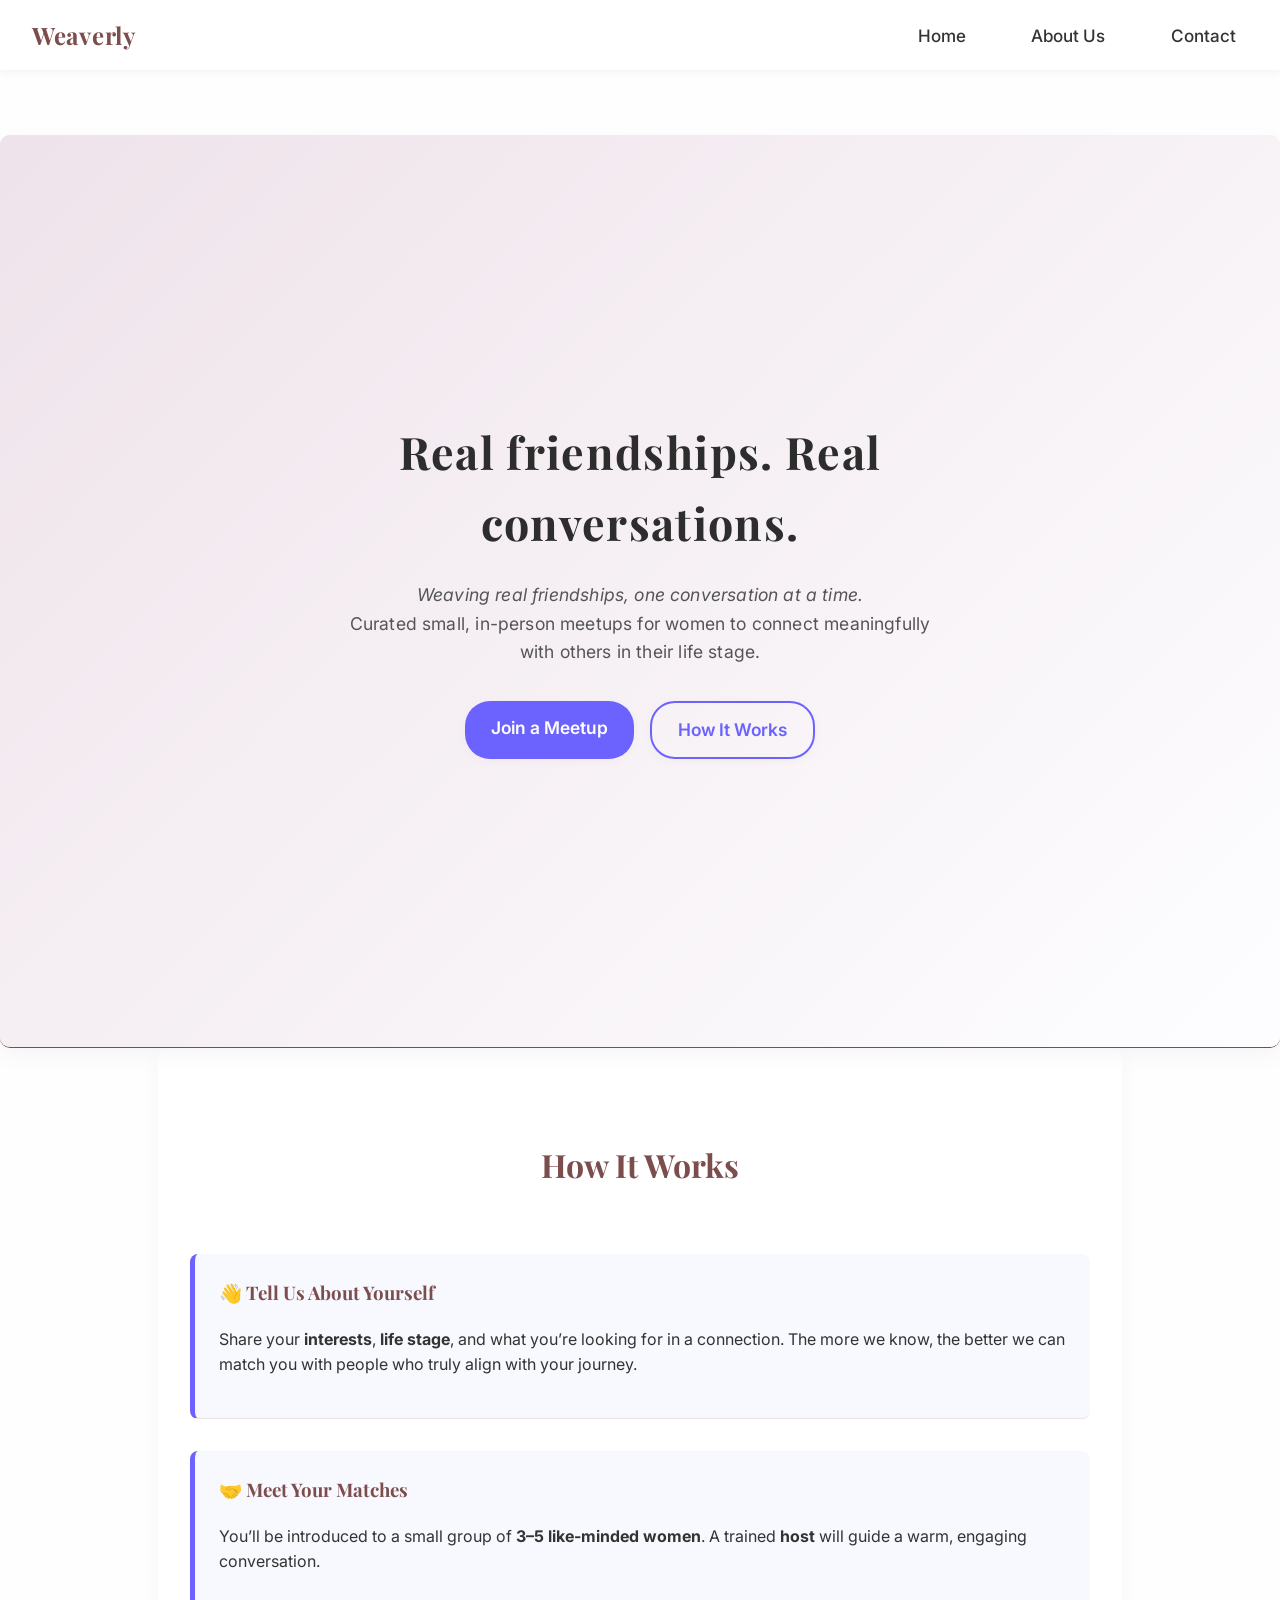
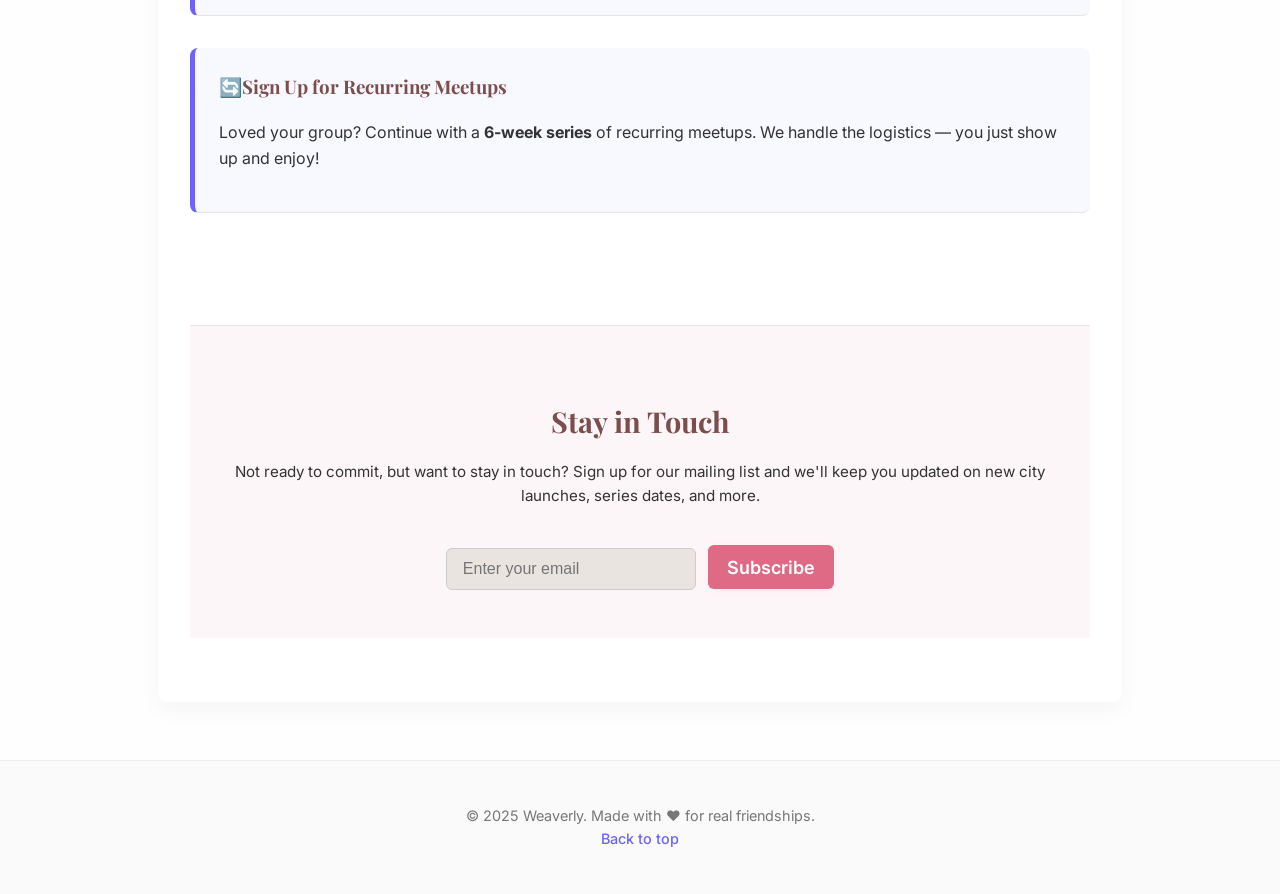
==== commit b6381e29: "contact form added" ====
--- a/index.html
+++ b/index.html
@@ -43,6 +43,7 @@
       </div>
     
       <div class="step">
+
         <div class="step-content">
           <h3><strong>🤝 Meet Your Matches</strong></h3>
           <p>You’ll be introduced to a small group of <strong>3–5 like-minded women</strong>. A trained <strong>host</strong> will guide a warm, engaging conversation.</p>
@@ -51,17 +52,16 @@
     
       <div class="step">
         <div class="step-content">
-          <h3><strong>🔄 Sign Up for Recurring Meetups</strong></h3>
+          <h3><strong>🔄Sign Up for Recurring Meetups</strong></h3>
           <p>Loved your group? Continue with a <strong>6-week series</strong> of recurring meetups. We handle the logistics — you just show up and enjoy!</p>
         </div>
       </div>
     </section>
     
-    <section id="stay-in-touch" class="newsletter">
+    
+    <section id="stay-in-touch">
       <h2>Stay in Touch</h2>
-      <p>Not ready to commit, but want to stay in touch?<br>
-         Sign up for our mailing list and we'll keep you updated on new city launches, series dates, and more.
-      </p>
+      <p>Not ready to commit, but want to stay in touch? Sign up for our mailing list and we'll keep you updated on new city launches, series dates, and more.</p>
       <form onsubmit="event.preventDefault(); alert('Thanks for subscribing!');">
         <input type="email" placeholder="Enter your email" required>
         <button type="submit">Subscribe</button>
--- a/assets/styles.css
+++ b/assets/styles.css
@@ -420,4 +420,177 @@
     gap: 1rem; /* spacing between links */
     overflow: visible; /* ensure no clipping */
   }
+
+/* === GENERAL STYLES === */
+body {
+    font-family: 'Inter', sans-serif;
+    margin: 0;
+    padding: 0;
+    color: #333;
+    background-color: #fefefe;
+    line-height: 1.6;
+  }
+  
+  h1, h2, h3 {
+    font-family: 'Playfair Display', serif;
+  }
+  
+  a {
+    text-decoration: none;
+    color: #444;
+  }
+  
+  a:hover {
+    color: #111;
+  }
+  
+  .btn {
+    background-color: #6C63FF;
+    color: white;
+    padding: 0.75em 1.5em;
+    border-radius: 25px;
+    font-weight: 600;
+    transition: background-color 0.3s ease;
+  }
+  
+  .btn:hover {
+    background-color: #574fd6;
+  }
+  
+  .btn-transparent {
+    background-color: transparent;
+    border: 2px solid #6C63FF;
+    color: #6C63FF;
+  }
+  
+  .btn-transparent:hover {
+    background-color: #6C63FF;
+    color: white;
+  }
+  
+  /* === NAVIGATION === */
+  nav {
+    display: flex;
+    justify-content: space-between;
+    align-items: center;
+    padding: 1em 2em;
+    background: white;
+    box-shadow: 0 2px 8px rgba(0,0,0,0.05);
+    position: sticky;
+    top: 0;
+    z-index: 100;
+  }
+  
+  .logo {
+    font-family: 'Playfair Display', serif;
+    font-size: 1.5em;
+    font-weight: 700;
+  }
+  
+  .nav-links a {
+    margin-left: 1.5em;
+    font-weight: 500;
+  }
+  
+  /* === HERO === */
+  .hero {
+    background: linear-gradient(135deg, #e0dfff, #f6f6ff);
+    padding: 6em 2em;
+    text-align: center;
+  }
+  
+  .hero h1 {
+    font-size: 2.8em;
+    margin-bottom: 0.5em;
+    color: #2d2d2d;
+  }
+  
+  .hero p {
+    max-width: 600px;
+    margin: 0 auto 2em;
+    font-size: 1.1em;
+    color: #555;
+  }
+  
+  .hero-buttons {
+    display: flex;
+    justify-content: center;
+    gap: 1em;
+    flex-wrap: wrap;
+  }
+  
+  /* === MAIN CONTENT === */
+  main {
+    padding: 4em 2em;
+    max-width: 900px;
+    margin: 0 auto;
+  }
+  
+  .section-title {
+    text-align: center;
+    font-size: 2em;
+    margin-bottom: 2em;
+  }
+  
+  .step {
+    background-color: #f8f8ff;
+    border-left: 5px solid #6C63FF;
+    padding: 1.5em;
+    margin-bottom: 2em;
+    border-radius: 8px;
+    transition: transform 0.3s ease;
+  }
+  
+  .step:hover {
+    transform: translateY(-5px);
+  }
+  
+  .step-content h3 {
+    margin-top: 0;
+  }
+  
+  /* === NEWSLETTER === */
+  .newsletter {
+    background: #f0f0f9;
+    padding: 3em 2em;
+    text-align: center;
+    border-radius: 12px;
+    margin-top: 4em;
+  }
+  
+  .newsletter input {
+    padding: 0.75em;
+    border-radius: 25px;
+    border: 1px solid #ccc;
+    width: 250px;
+    margin-right: 1em;
+  }
+  
+  .newsletter button {
+    padding: 0.75em 1.5em;
+    background-color: #6C63FF;
+    border: none;
+    color: white;
+    border-radius: 25px;
+    cursor: pointer;
+  }
+  
+  .newsletter button:hover {
+    background-color: #574fd6;
+  }
+  
+  /* === FOOTER === */
+  footer {
+    text-align: center;
+    padding: 2em;
+    font-size: 0.9em;
+    color: #777;
+    background-color: #fafafa;
+    margin-top: 4em;
+    border-top: 1px solid #eee;
+  }
+  
+  footer a {
+    color: #6C63FF;
+  }
   
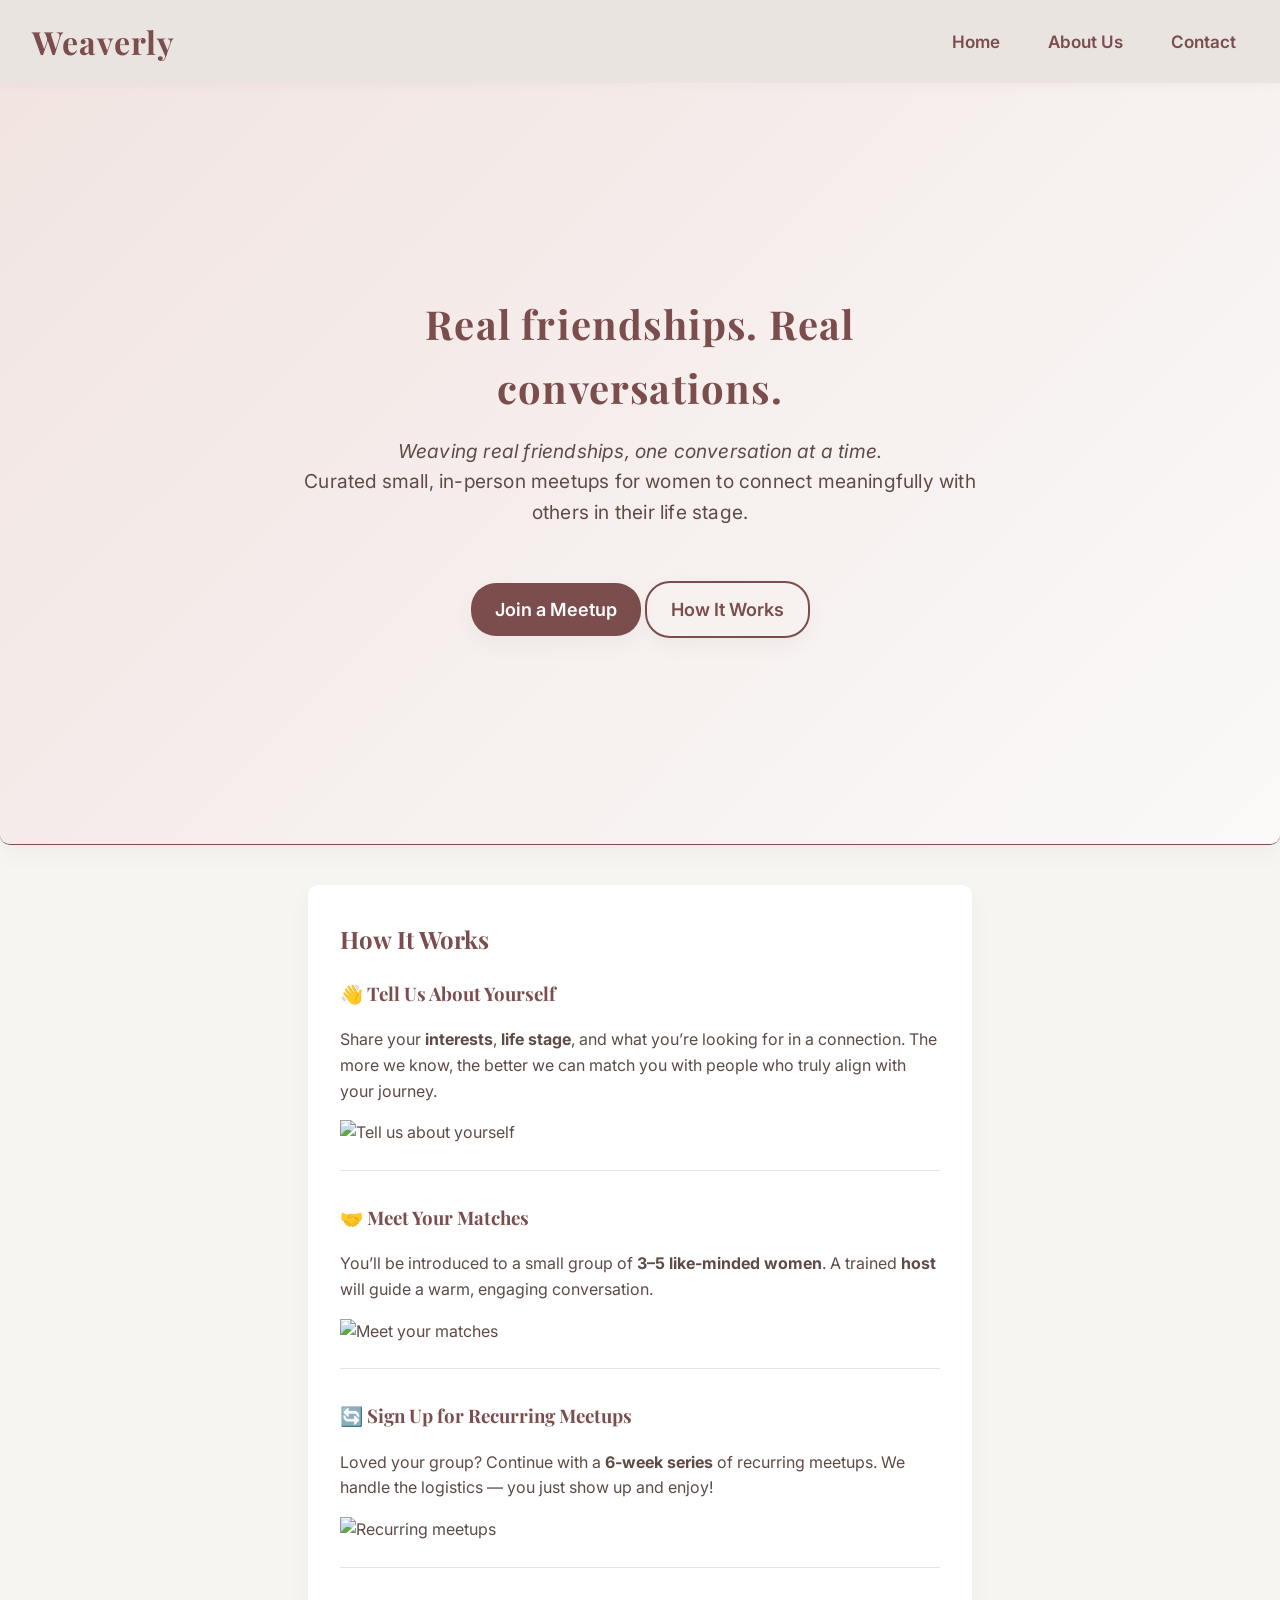
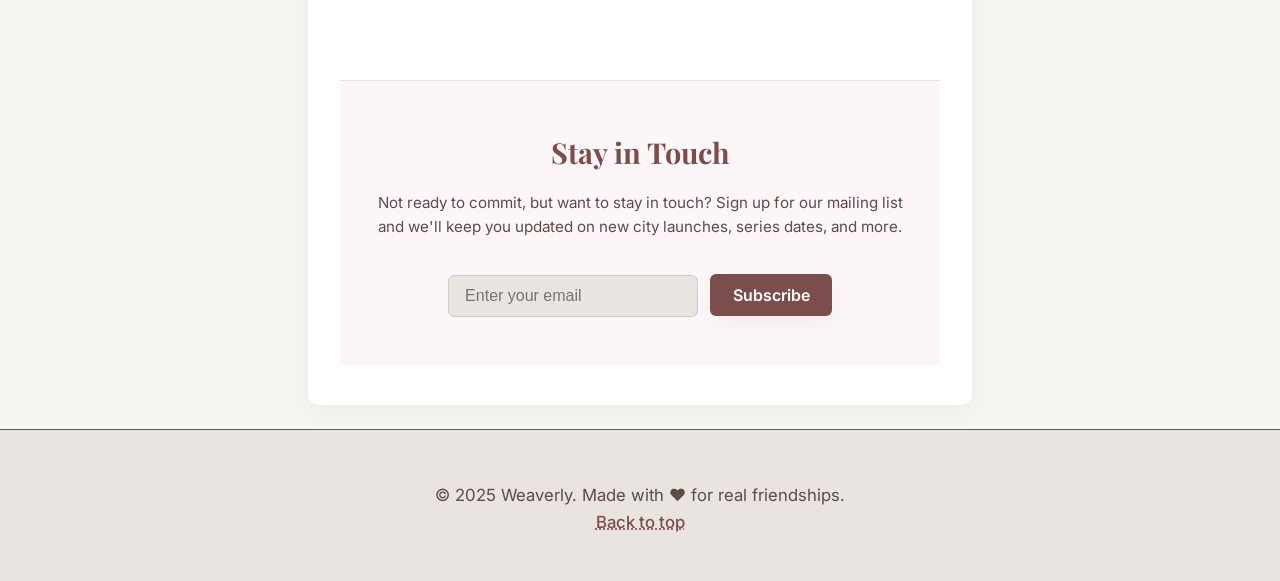
==== commit 9f8c8182: "added indian pictures" ====
--- a/index.html
+++ b/index.html
@@ -34,29 +34,34 @@
   <main>
     <section id="how">
       <h2 class="section-title">How It Works</h2>
-    
-      <div class="step">
-        <div class="step-content">
-          <h3><strong>👋 Tell Us About Yourself</strong></h3>
-          <p>Share your <strong>interests</strong>, <strong>life stage</strong>, and what you’re looking for in a connection. The more we know, the better we can match you with people who truly align with your journey.</p>
+
+      <div class="steps-container">
+        <div class="step">
+          <div class="step-content">
+            <h3><strong>👋 Tell Us About Yourself</strong></h3>
+            <p>Share your <strong>interests</strong>, <strong>life stage</strong>, and what you’re looking for in a connection. The more we know, the better we can match you with people who truly align with your journey.</p>
+            <img src="assets/step1.jpg" alt="Tell us about yourself">
+          </div>
         </div>
-      </div>
-    
-      <div class="step">
 
-        <div class="step-content">
-          <h3><strong>🤝 Meet Your Matches</strong></h3>
-          <p>You’ll be introduced to a small group of <strong>3–5 like-minded women</strong>. A trained <strong>host</strong> will guide a warm, engaging conversation.</p>
+        <div class="step">
+          <div class="step-content">
+            <h3><strong>🤝 Meet Your Matches</strong></h3>
+            <p>You’ll be introduced to a small group of <strong>3–5 like-minded women</strong>. A trained <strong>host</strong> will guide a warm, engaging conversation.</p>
+            <img src="assets/step2.jpg" alt="Meet your matches">
+          </div>
         </div>
-      </div>
-    
-      <div class="step">
-        <div class="step-content">
-          <h3><strong>🔄Sign Up for Recurring Meetups</strong></h3>
-          <p>Loved your group? Continue with a <strong>6-week series</strong> of recurring meetups. We handle the logistics — you just show up and enjoy!</p>
+
+        <div class="step">
+          <div class="step-content">
+            <h3><strong>🔄 Sign Up for Recurring Meetups</strong></h3>
+            <p>Loved your group? Continue with a <strong>6-week series</strong> of recurring meetups. We handle the logistics — you just show up and enjoy!</p>
+            <img src="assets/step3.jpg" alt="Recurring meetups">
+          </div>
         </div>
       </div>
     </section>
+
     
     
     <section id="stay-in-touch">
--- a/assets/styles.css
+++ b/assets/styles.css
@@ -1,4 +1,5 @@
 /* assets/styles.css */
+
 :root {
     --rose: #7c4d4d;
     --blush: #e9e4e0;
@@ -22,6 +23,14 @@
     min-height: 100vh;
     display: flex;
     flex-direction: column;
+    line-height: 1.6;
+  }
+  
+  /* Typography */
+  h1, h2, h3 {
+    font-family: var(--font-serif);
+    color: var(--rose);
+    margin-top: 0;
   }
   
   /* Header */
@@ -34,11 +43,9 @@
   
   header h1 {
     font-size: 2.8rem;
-    font-family: var(--font-serif);
     font-weight: 700;
     letter-spacing: 0.03em;
-    color: var(--rose);
-    margin: 0 0 0.2em;
+    margin-bottom: 0.2em;
   }
   
   header p {
@@ -48,7 +55,54 @@
     letter-spacing: 0.01em;
   }
   
-  /* Hero */
+  /* Navigation */
+  nav {
+    display: flex;
+    justify-content: space-between;
+    align-items: center;
+    padding: 1rem 2rem;
+    background: var(--blush);
+    position: fixed;
+    width: 100%;
+    top: 0;
+    left: 0;
+    box-shadow: 0 2px 12px rgba(185, 122, 122, 0.06);
+    backdrop-filter: blur(10px);
+    z-index: 1000;
+    box-sizing: border-box;
+    flex-wrap: nowrap;
+  }
+  
+  .logo {
+    font-family: var(--font-serif);
+    font-size: 2rem;
+    font-weight: 700;
+    color: var(--rose);
+    letter-spacing: 0.03em;
+  }
+  
+  .nav-links {
+    display: flex;
+    gap: 1.5rem;
+  }
+  
+  .nav-links a {
+    color: var(--rose);
+    font-weight: 600;
+    font-size: 1.07rem;
+    font-family: var(--font-sans);
+    text-decoration: none;
+    padding: 0 12px;
+    white-space: nowrap;
+    display: inline-block;
+    transition: color 0.18s;
+  }
+  
+  .nav-links a:hover {
+    color: var(--brown);
+  }
+  
+  /* Hero Section */
   .hero {
     display: flex;
     flex-direction: column;
@@ -56,7 +110,7 @@
     justify-content: center;
     min-height: 80vh;
     text-align: center;
-    background-image: url('https://images.unsplash.com/photo-1519125323398-675f0ddb6308?auto=format&fit=crop&w=1200&q=80');
+    background-image: url('./assets/hero-image.jpeg');
     background-size: cover;
     background-position: center;
     margin-top: 65px;
@@ -92,57 +146,16 @@
   }
   
   .hero h1 {
+    font-size: 2.5rem;
+    color: var(--rose);
+    margin-bottom: 1rem;
     font-family: var(--font-serif);
-    font-size: 2.5rem;
-    color: var(--rose);
-    margin-bottom: 1rem;
   }
   
   .hero p {
     font-size: 1.2rem;
     color: var(--brown);
     margin-bottom: 2rem;
-  }
-  
-  /* Navigation */
-  nav {
-    display: flex;
-    justify-content: space-between;
-    align-items: center;
-    padding: 1rem 2rem;
-    background: var(--blush);
-    position: fixed;
-    width: 100%;
-    z-index: 1000;
-    top: 0;
-    left: 0;
-    box-shadow: 0 2px 12px rgba(185, 122, 122, 0.06);
-    backdrop-filter: blur(10px);
-  }
-  
-  .logo {
-    font-family: var(--font-serif);
-    font-size: 2rem;
-    font-weight: 700;
-    color: var(--rose);
-    letter-spacing: 0.03em;
-  }
-  
-  .nav-links {
-    display: flex;
-    gap: 1.5rem;
-  }
-  
-  .nav-links a {
-    color: var(--rose);
-    font-weight: 600;
-    font-size: 1.07rem;
-    font-family: var(--font-sans);
-    transition: color 0.18s;
-  }
-  
-  .nav-links a:hover {
-    color: var(--brown);
   }
   
   /* Main container */
@@ -151,18 +164,12 @@
     box-shadow: var(--shadow);
     border-radius: var(--radius);
     margin: 2.5rem auto 1.5rem;
-    max-width: 500px;
+    max-width: 600px;
     width: 96%;
     padding: 2.2rem 2rem 2.5rem;
     display: flex;
     flex-direction: column;
     align-items: stretch;
-  }
-  
-  /* Typography */
-  h2, h3 {
-    color: var(--rose);
-    font-family: var(--font-serif);
   }
   
   /* Links */
@@ -178,25 +185,41 @@
   }
   
   /* Buttons */
-  button, input[type="submit"] {
+  button, input[type="submit"], .btn {
     background: var(--rose);
     color: var(--white);
     font-family: var(--font-sans);
     font-size: 1.13rem;
     font-weight: 600;
     border: none;
-    border-radius: 9px;
-    padding: 0.82em 1.4em;
+    border-radius: 25px;
+    padding: 0.75rem 1.5rem;
+    cursor: pointer;
+    box-shadow: var(--shadow);
+    transition: background 0.18s, box-shadow 0.18s, transform 0.3s ease;
     margin-top: 1.2em;
-    cursor: pointer;
-    box-shadow: 0 2px 8px #b97a7a12;
-    transition: background 0.18s, box-shadow 0.18s;
+    display: inline-block;
+    text-decoration: none;
   }
   
   button:hover, button:focus,
-  input[type="submit"]:hover {
+  input[type="submit"]:hover,
+  .btn:hover {
     background: var(--brown);
     box-shadow: 0 4px 16px #b97a7a22;
+    transform: scale(1.05);
+  }
+  
+  /* Transparent button style */
+  .btn-transparent {
+    background-color: transparent;
+    border: 2px solid var(--rose);
+    color: var(--rose);
+  }
+  
+  .btn-transparent:hover {
+    background-color: var(--rose);
+    color: var(--white);
   }
   
   /* Form elements */
@@ -206,7 +229,7 @@
     padding: 0.85em 1em;
     margin-top: 0.4em;
     border: 1.5px solid var(--taupe);
-    border-radius: 10px;
+    border-radius: var(--radius);
     background: var(--blush);
     color: var(--brown);
     box-sizing: border-box;
@@ -258,11 +281,15 @@
     border-bottom: 1px solid var(--blush);
     padding-bottom: 1.5rem;
     margin-bottom: 2rem;
-  }
-  
-  
-  .step.active {
-    display: flex;
+  
+    opacity: 0;
+    transform: translateY(20px);
+    transition: opacity 0.6s ease-out, transform 0.6s ease-out;
+  }
+  
+  .step.visible {
+    opacity: 1;
+    transform: translateY(0);
   }
   
   .step-icon {
@@ -290,38 +317,6 @@
     gap: 0.6em;
     margin-bottom: 0.6rem;
     cursor: pointer;
-  }
-  
-  /* Buttons */
-  .btn {
-    display: inline-block;
-    background-color: var(--rose);
-    color: var(--white);
-    padding: 0.75rem 1.5rem;
-    border-radius: 25px;
-    font-weight: bold;
-    font-family: var(--font-sans);
-    font-size: 1.09rem;
-    border: none;
-    transition: transform 0.3s ease, background-color 0.3s ease;
-    box-shadow: 0 2px 8px #b97a7a12;
-    margin-bottom: 0.5rem;
-  }
-  
-  .btn:hover {
-    background-color: var(--brown);
-    transform: scale(1.05);
-  }
-  
-  .btn-transparent {
-    background-color: transparent;
-    border: 2px solid var(--rose);
-    color: var(--rose);
-  }
-  
-  .btn-transparent:hover {
-    background-color: var(--rose);
-    color: var(--white);
   }
   
   /* Responsive styles */
@@ -345,7 +340,8 @@
       margin: 0 auto 1rem;
     }
   }
-
+  
+  /* Stay-in-touch / Newsletter section */
   #stay-in-touch {
     margin-top: 5rem;
     padding: 3rem 2rem;
@@ -371,226 +367,57 @@
   }
   
   #stay-in-touch button {
-    padding: 0.7rem 1.2rem;
-    background-color: #de6a85;
+    padding: 0.7rem 1.4rem;
+    font-size: 1rem;
+    border-radius: 6px;
+    background-color: var(--rose);
     color: white;
     border: none;
-    border-radius: 6px;
     cursor: pointer;
-    font-weight: 600;
+    transition: background-color 0.18s ease;
   }
   
   #stay-in-touch button:hover {
-    background-color: #c25670;
-  }
-  .btn,
-  .btn-transparent {
-    text-decoration: none;
-  }
+    background-color: var(--brown);
+  }
+  
+  /* Step image styling */
+.step {
+  display: flex;
+  align-items: center;
+  gap: 1.5rem;
+  flex-direction: row;
+  flex-wrap: wrap;
+}
+
+.step-image {
+  width: 30%;
+  max-width: 160px;
+  height: auto;
+  border-radius: var(--radius);
+  box-shadow: var(--shadow);
+  flex-shrink: 0;
+}
+
+.step-content {
+  flex: 1;
+}
+
+/* Responsive layout for mobile */
+@media (max-width: 768px) {
   .step {
-    opacity: 0;
-    transform: translateY(20px);
-    transition: opacity 0.6s ease-out, transform 0.6s ease-out;
-  }
-  
-  .step.visible {
-    opacity: 1;
-    transform: translateY(0);
-  }
-nav .nav-links a {
-text-decoration: none; /* remove underline */
-color: #333;           /* adjust color if needed */
-padding: 0 12px;       /* some horizontal spacing */
-white-space: nowrap;   /* prevent wrapping */
-display: inline-block; /* help with spacing */
+    flex-direction: column;
+    align-items: center;
+    text-align: center;
+  }
+
+  .step-image {
+    width: 80%;
+    max-width: 280px;
+    margin-bottom: 1rem;
+  }
+
+  .step-content {
+    width: 100%;
+  }
 }
-
-nav {
-    display: flex;
-    justify-content: space-between;
-    align-items: center;
-    padding: 1rem 2rem;
-    background-color: #fff;
-    box-sizing: border-box;
-    flex-wrap: nowrap; /* prevent wrapping */
-  }
-  
-  .nav-links {
-    display: flex;
-    gap: 1rem; /* spacing between links */
-    overflow: visible; /* ensure no clipping */
-  }
-
-/* === GENERAL STYLES === */
-body {
-    font-family: 'Inter', sans-serif;
-    margin: 0;
-    padding: 0;
-    color: #333;
-    background-color: #fefefe;
-    line-height: 1.6;
-  }
-  
-  h1, h2, h3 {
-    font-family: 'Playfair Display', serif;
-  }
-  
-  a {
-    text-decoration: none;
-    color: #444;
-  }
-  
-  a:hover {
-    color: #111;
-  }
-  
-  .btn {
-    background-color: #6C63FF;
-    color: white;
-    padding: 0.75em 1.5em;
-    border-radius: 25px;
-    font-weight: 600;
-    transition: background-color 0.3s ease;
-  }
-  
-  .btn:hover {
-    background-color: #574fd6;
-  }
-  
-  .btn-transparent {
-    background-color: transparent;
-    border: 2px solid #6C63FF;
-    color: #6C63FF;
-  }
-  
-  .btn-transparent:hover {
-    background-color: #6C63FF;
-    color: white;
-  }
-  
-  /* === NAVIGATION === */
-  nav {
-    display: flex;
-    justify-content: space-between;
-    align-items: center;
-    padding: 1em 2em;
-    background: white;
-    box-shadow: 0 2px 8px rgba(0,0,0,0.05);
-    position: sticky;
-    top: 0;
-    z-index: 100;
-  }
-  
-  .logo {
-    font-family: 'Playfair Display', serif;
-    font-size: 1.5em;
-    font-weight: 700;
-  }
-  
-  .nav-links a {
-    margin-left: 1.5em;
-    font-weight: 500;
-  }
-  
-  /* === HERO === */
-  .hero {
-    background: linear-gradient(135deg, #e0dfff, #f6f6ff);
-    padding: 6em 2em;
-    text-align: center;
-  }
-  
-  .hero h1 {
-    font-size: 2.8em;
-    margin-bottom: 0.5em;
-    color: #2d2d2d;
-  }
-  
-  .hero p {
-    max-width: 600px;
-    margin: 0 auto 2em;
-    font-size: 1.1em;
-    color: #555;
-  }
-  
-  .hero-buttons {
-    display: flex;
-    justify-content: center;
-    gap: 1em;
-    flex-wrap: wrap;
-  }
-  
-  /* === MAIN CONTENT === */
-  main {
-    padding: 4em 2em;
-    max-width: 900px;
-    margin: 0 auto;
-  }
-  
-  .section-title {
-    text-align: center;
-    font-size: 2em;
-    margin-bottom: 2em;
-  }
-  
-  .step {
-    background-color: #f8f8ff;
-    border-left: 5px solid #6C63FF;
-    padding: 1.5em;
-    margin-bottom: 2em;
-    border-radius: 8px;
-    transition: transform 0.3s ease;
-  }
-  
-  .step:hover {
-    transform: translateY(-5px);
-  }
-  
-  .step-content h3 {
-    margin-top: 0;
-  }
-  
-  /* === NEWSLETTER === */
-  .newsletter {
-    background: #f0f0f9;
-    padding: 3em 2em;
-    text-align: center;
-    border-radius: 12px;
-    margin-top: 4em;
-  }
-  
-  .newsletter input {
-    padding: 0.75em;
-    border-radius: 25px;
-    border: 1px solid #ccc;
-    width: 250px;
-    margin-right: 1em;
-  }
-  
-  .newsletter button {
-    padding: 0.75em 1.5em;
-    background-color: #6C63FF;
-    border: none;
-    color: white;
-    border-radius: 25px;
-    cursor: pointer;
-  }
-  
-  .newsletter button:hover {
-    background-color: #574fd6;
-  }
-  
-  /* === FOOTER === */
-  footer {
-    text-align: center;
-    padding: 2em;
-    font-size: 0.9em;
-    color: #777;
-    background-color: #fafafa;
-    margin-top: 4em;
-    border-top: 1px solid #eee;
-  }
-  
-  footer a {
-    color: #6C63FF;
-  }
-  
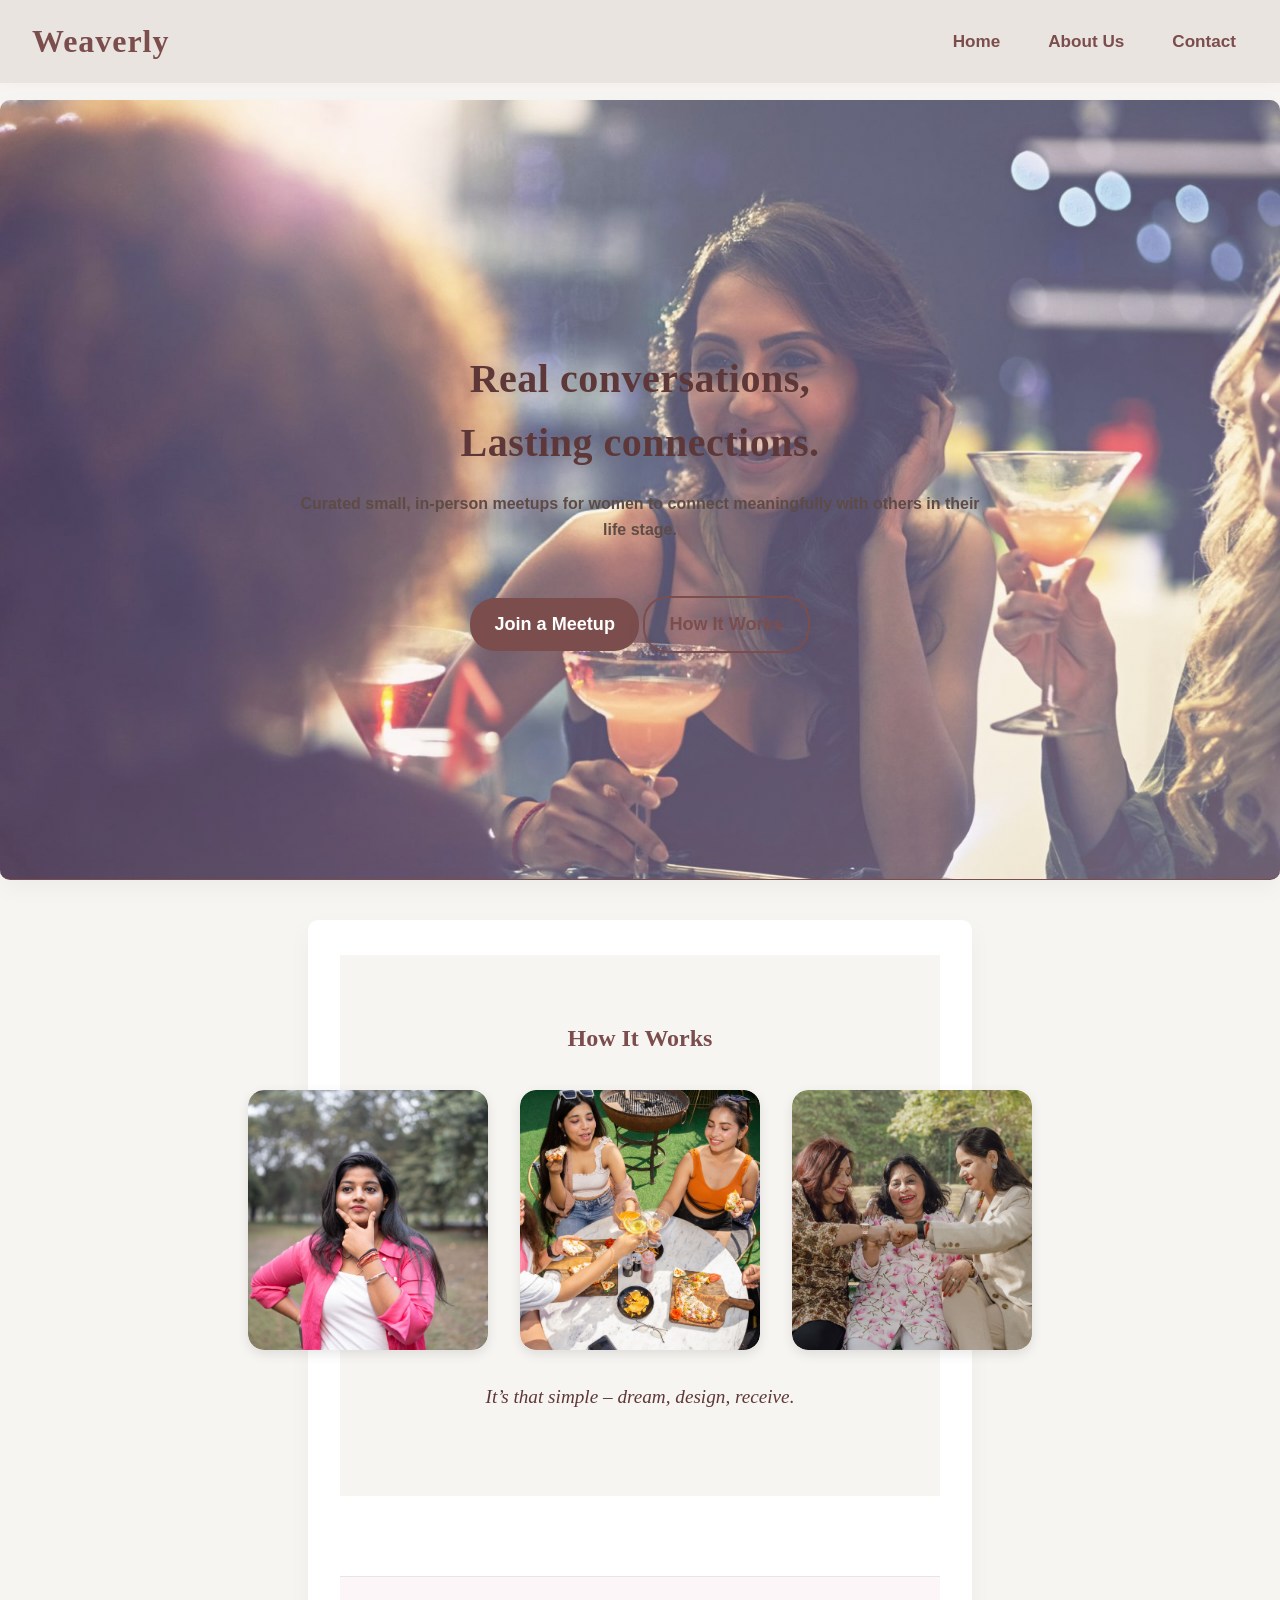
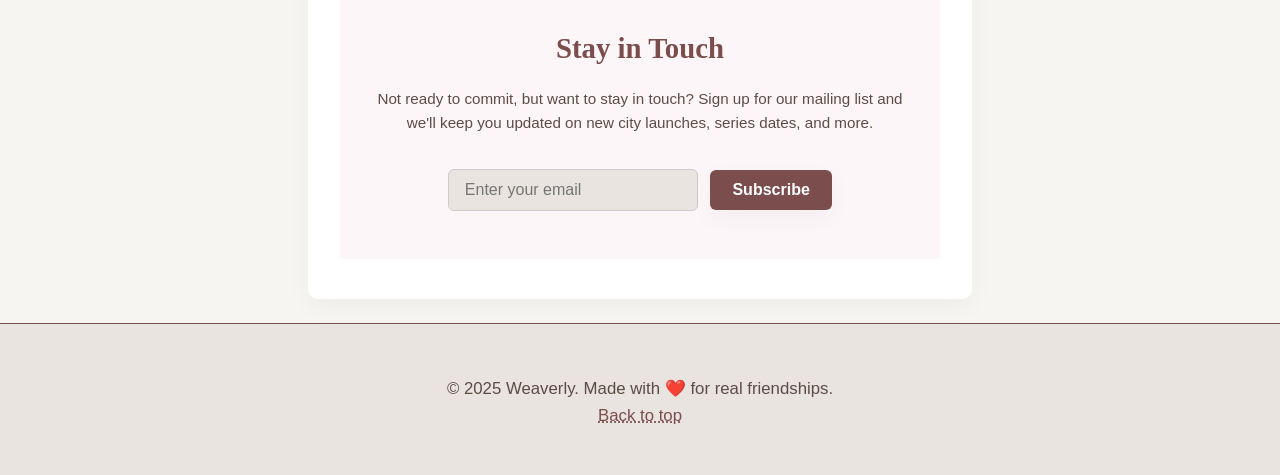
==== commit 41de4302: "redundant styles.css" ====
--- a/index.html
+++ b/index.html
@@ -20,9 +20,9 @@
 
   <header class="hero" id="hero">
     <div class="hero-content">
-      <h1>Real friendships. Real conversations.</h1>
-      <p><i>Weaving real friendships, one conversation at a time.</i><br>
-        Curated small, in-person meetups for women to connect meaningfully with others in their life stage.
+      <h1>Real conversations, <br>
+        Lasting connections.</h1>
+        <b>Curated small, in-person meetups for women to connect meaningfully with others in their life stage.</b>
       </p>
       <div class="hero-buttons">
         <a href="signup-form.html" class="btn">Join a Meetup</a>
@@ -32,7 +32,28 @@
   </header>
 
   <main>
-    <section id="how">
+    <section id="how" class="how-it-works">
+    <h2 class="section-title">How It Works</h2>
+
+    <div class="step-gallery">
+      <div class="step-card">
+        <img src="assets/tellabtyourself.jpg" alt="Tell us about yourself">
+        <div class="step-hover-text">Tell us about yourself</div>
+      </div>
+      <div class="step-card">
+        <img src="assets/meetmatches.jpg" alt="Meet your matches">
+        <div class="step-hover-text">Meet your matches</div>
+      </div>
+      <div class="step-card">
+        <img src="assets/lastingconnections.jpg" alt="Join a recurring series">
+        <div class="step-hover-text">Join a recurring series</div>
+      </div>
+    </div>
+
+    <p class="steps-caption">It’s that simple – dream, design, receive.</p>
+  </section>
+
+    <!-- <section id="how">
       <h2 class="section-title">How It Works</h2>
 
       <div class="steps-container">
@@ -60,7 +81,7 @@
           </div>
         </div>
       </div>
-    </section>
+    </section> -->
 
     
     
--- a/assets/styles.css
+++ b/assets/styles.css
@@ -1,393 +1,304 @@
-/* assets/styles.css */
-
 :root {
-    --rose: #7c4d4d;
-    --blush: #e9e4e0;
-    --beige: #f7f5f2;
-    --white: #ffffff;
-    --soft-brown: #5e4b46;
-    --brown: #5e4b46;
-    --taupe: #a89b94;
-    --font-serif: 'Playfair Display', serif;
-    --font-sans: 'Inter', sans-serif;
-    --radius: 10px;
-    --shadow: 0 8px 24px rgba(0, 0, 0, 0.04);
-  }
-  
-  /* Reset and base styles */
-  body {
-    margin: 0;
-    font-family: var(--font-sans);
-    background-color: var(--beige);
-    color: var(--brown);
-    min-height: 100vh;
-    display: flex;
-    flex-direction: column;
-    line-height: 1.6;
-  }
-  
-  /* Typography */
-  h1, h2, h3 {
-    font-family: var(--font-serif);
-    color: var(--rose);
-    margin-top: 0;
-  }
-  
-  /* Header */
-  header {
-    background: var(--blush);
-    padding: 2.5rem 0 1.2rem;
-    text-align: center;
-    border-bottom: 1.5px solid var(--rose);
-  }
-  
-  header h1 {
-    font-size: 2.8rem;
-    font-weight: 700;
-    letter-spacing: 0.03em;
-    margin-bottom: 0.2em;
-  }
-  
-  header p {
-    font-size: 1.22rem;
-    color: var(--brown);
-    margin: 0;
-    letter-spacing: 0.01em;
-  }
-  
-  /* Navigation */
-  nav {
-    display: flex;
-    justify-content: space-between;
-    align-items: center;
-    padding: 1rem 2rem;
-    background: var(--blush);
-    position: fixed;
-    width: 100%;
-    top: 0;
-    left: 0;
-    box-shadow: 0 2px 12px rgba(185, 122, 122, 0.06);
-    backdrop-filter: blur(10px);
-    z-index: 1000;
-    box-sizing: border-box;
-    flex-wrap: nowrap;
-  }
-  
-  .logo {
-    font-family: var(--font-serif);
-    font-size: 2rem;
-    font-weight: 700;
-    color: var(--rose);
-    letter-spacing: 0.03em;
-  }
-  
-  .nav-links {
-    display: flex;
-    gap: 1.5rem;
-  }
-  
-  .nav-links a {
-    color: var(--rose);
-    font-weight: 600;
-    font-size: 1.07rem;
-    font-family: var(--font-sans);
-    text-decoration: none;
-    padding: 0 12px;
-    white-space: nowrap;
-    display: inline-block;
-    transition: color 0.18s;
-  }
-  
-  .nav-links a:hover {
-    color: var(--brown);
-  }
-  
-  /* Hero Section */
-  .hero {
-    display: flex;
-    flex-direction: column;
-    align-items: center;
-    justify-content: center;
-    min-height: 80vh;
-    text-align: center;
-    background-image: url('./assets/hero-image.jpeg');
-    background-size: cover;
-    background-position: center;
-    margin-top: 65px;
-    border-radius: var(--radius);
-    box-shadow: var(--shadow);
-    position: relative;
-    overflow: hidden;
-  }
-  
-  .hero::before {
-    content: "";
-    position: absolute;
-    top: 0; left: 0; width: 100%; height: 100%;
-    background: linear-gradient(135deg, rgba(244,228,225,0.7), rgba(255,255,255,0.8));
-    z-index: 1;
-  }
-  
-  .hero-content {
-    position: relative;
-    z-index: 2;
-    max-width: 700px;
-    padding: 2rem;
-    opacity: 0;
-    transform: translateY(20px);
-    animation: fadeUp 1.2s ease-out forwards;
-  }
-  
-  @keyframes fadeUp {
-    to {
-      opacity: 1;
-      transform: translateY(0);
-    }
-  }
-  
-  .hero h1 {
-    font-size: 2.5rem;
-    color: var(--rose);
-    margin-bottom: 1rem;
-    font-family: var(--font-serif);
-  }
-  
-  .hero p {
-    font-size: 1.2rem;
-    color: var(--brown);
-    margin-bottom: 2rem;
-  }
-  
-  /* Main container */
-  main, .container {
-    background: var(--white);
-    box-shadow: var(--shadow);
-    border-radius: var(--radius);
-    margin: 2.5rem auto 1.5rem;
-    max-width: 600px;
-    width: 96%;
-    padding: 2.2rem 2rem 2.5rem;
-    display: flex;
-    flex-direction: column;
-    align-items: stretch;
-  }
-  
-  /* Links */
-  a {
-    color: var(--rose);
-    text-decoration: underline dotted;
-    font-weight: 500;
-    transition: color 0.18s;
-  }
-  
-  a:hover {
-    color: var(--brown);
-  }
-  
-  /* Buttons */
-  button, input[type="submit"], .btn {
-    background: var(--rose);
-    color: var(--white);
-    font-family: var(--font-sans);
-    font-size: 1.13rem;
-    font-weight: 600;
-    border: none;
-    border-radius: 25px;
-    padding: 0.75rem 1.5rem;
-    cursor: pointer;
-    box-shadow: var(--shadow);
-    transition: background 0.18s, box-shadow 0.18s, transform 0.3s ease;
-    margin-top: 1.2em;
-    display: inline-block;
-    text-decoration: none;
-  }
-  
-  button:hover, button:focus,
-  input[type="submit"]:hover,
-  .btn:hover {
-    background: var(--brown);
-    box-shadow: 0 4px 16px #b97a7a22;
-    transform: scale(1.05);
-  }
-  
-  /* Transparent button style */
-  .btn-transparent {
-    background-color: transparent;
-    border: 2px solid var(--rose);
-    color: var(--rose);
-  }
-  
-  .btn-transparent:hover {
-    background-color: var(--rose);
-    color: var(--white);
-  }
-  
-  /* Form elements */
-  input, select, textarea {
-    width: 100%;
-    font-size: 1.08rem;
-    padding: 0.85em 1em;
-    margin-top: 0.4em;
-    border: 1.5px solid var(--taupe);
-    border-radius: var(--radius);
-    background: var(--blush);
-    color: var(--brown);
-    box-sizing: border-box;
-    outline: none;
-    transition: border 0.2s, box-shadow 0.2s;
-  }
-  
-  input:focus, select:focus, textarea:focus {
-    border: 1.5px solid var(--rose);
-    box-shadow: 0 0 0 2px #b97a7a22;
-  }
-  
-  /* Footer */
-  footer {
-    background: var(--blush);
-    color: var(--brown);
-    border-top: 1.5px solid var(--rose);
-    padding: 2.2rem 0 1.8rem;
-    font-size: 1.05rem;
-    text-align: center;
-    margin-top: auto;
-  }
-  
-  /* About section */
-  section.about-content {
-    max-width: 760px;
-    background: var(--white);
-    margin: 3rem auto;
-    padding: 3rem;
-    border-radius: var(--radius);
-    box-shadow: var(--shadow);
-    line-height: 1.75;
-  }
-  
-  .founders-photo {
-    width: 150px;
-    height: 150px;
-    object-fit: cover;
-    border-radius: 50%;
-    margin: 1rem 2rem 1rem 0;
-    float: left;
-  }
-  
-  /* Steps and interactions */
-  .step {
-    display: flex;
-    flex-direction: column;
-    gap: 1.5rem;
-    border-bottom: 1px solid var(--blush);
-    padding-bottom: 1.5rem;
-    margin-bottom: 2rem;
-  
-    opacity: 0;
-    transform: translateY(20px);
-    transition: opacity 0.6s ease-out, transform 0.6s ease-out;
-  }
-  
-  .step.visible {
+  --rose: #7c4d4d;
+  --blush: #e9e4e0;
+  --beige: #f7f5f2;
+  --white: #ffffff;
+  --soft-brown: #5e4b46;
+  --brown: #5e4b46;
+  --taupe: #a89b94;
+  --font-serif: 'Cormorant Garamond', serif; /* Removed duplicate */
+  --font-sans: 'Outfit', sans-serif;         /* Removed duplicate */
+  --radius: 10px;
+  --shadow: 0 8px 24px rgba(0, 0, 0, 0.04);
+}
+
+/* Reset and base styles */
+body {
+  margin: 0;
+  font-family: var(--font-sans);
+  background-color: var(--beige);
+  color: var(--brown);
+  min-height: 100vh;
+  display: flex;
+  flex-direction: column;
+  line-height: 1.6;
+}
+
+/* Typography */
+h1, h2, h3 {
+  font-family: var(--font-serif);
+  color: var(--rose);
+  margin-top: 0;
+}
+
+/* Header */
+header {
+  background: var(--blush);
+  padding: 2.5rem 0 1.2rem;
+  text-align: center;
+  border-bottom: 1.5px solid var(--rose);
+}
+
+header h1 {
+  font-size: 2.8rem;
+  font-weight: 700;
+  letter-spacing: 0.03em;
+  margin-bottom: 0.2em;
+}
+
+header p {
+  font-size: 1.22rem;
+  color: var(--brown);
+  margin: 0;
+  letter-spacing: 0.01em;
+}
+
+/* Navigation */
+nav {
+  display: flex;
+  justify-content: space-between;
+  align-items: center;
+  padding: 1rem 2rem;
+  background: var(--blush);
+  position: fixed;
+  width: 100%;
+  top: 0;
+  left: 0;
+  box-shadow: 0 2px 12px rgba(185, 122, 122, 0.06);
+  backdrop-filter: blur(10px);
+  z-index: 1000;
+  box-sizing: border-box;
+  flex-wrap: nowrap;
+}
+
+.logo {
+  font-family: var(--font-serif);
+  font-size: 2rem;
+  font-weight: 700;
+  color: var(--rose);
+  letter-spacing: 0.03em;
+}
+
+.nav-links {
+  display: flex;
+  gap: 1.5rem;
+}
+
+.nav-links a {
+  color: var(--rose);
+  font-weight: 600;
+  font-size: 1.07rem;
+  font-family: var(--font-sans);
+  text-decoration: none;
+  padding: 0 12px;
+  white-space: nowrap;
+  display: inline-block;
+  transition: color 0.18s;
+}
+
+.nav-links a:hover {
+  color: var(--brown);
+}
+
+/* Hero Section */
+.hero {
+  display: flex;
+  flex-direction: column;
+  align-items: center;
+  justify-content: center;
+  min-height: 80vh;
+  text-align: center;
+  background-image: url('hero-image.jpeg');
+  background-size: cover;
+  background-position: center;
+  margin-top: 100px;
+  border-radius: var(--radius);
+  box-shadow: var(--shadow);
+  position: relative;
+  overflow: hidden;
+}
+
+.hero::before {
+  content: "";
+  position: absolute;
+  top: 0; left: 0; width: 100%; height: 100%;
+  background: linear-gradient(145deg, rgba(228, 175, 202, 0.15), rgba(247, 243, 242, 0.35));
+  z-index: 1;
+}
+
+.hero-content {
+  position: relative;
+  z-index: 2;
+  max-width: 700px;
+  padding: 2rem;
+  opacity: 0;
+  transform: translateY(20px);
+  animation: fadeUp 1.2s ease-out forwards;
+}
+
+@keyframes fadeUp {
+  to {
     opacity: 1;
     transform: translateY(0);
   }
-  
-  .step-icon {
-    font-size: 2rem;
-    color: var(--rose);
-  }
-  
-  .step-content {
-    flex: 1;
-  }
-  
-  .buttons {
-    display: flex;
-    justify-content: space-between;
-    margin-top: 1.5rem;
-  }
-  
-  .buttons button {
-    min-width: 100px;
-  }
-  
-  .checkbox-group label {
-    display: flex;
-    align-items: center;
-    gap: 0.6em;
-    margin-bottom: 0.6rem;
-    cursor: pointer;
-  }
-  
-  /* Responsive styles */
-  @media (max-width: 600px) {
-    main, .container, footer, header {
-      padding-left: 0.5em !important;
-      padding-right: 0.5em !important;
-    }
-  
-    main, .container {
-      padding: 1.2rem 0.7rem 1.4rem;
-    }
-  
-    footer {
-      padding: 1.2rem 0;
-    }
-  
-    .founders-photo {
-      display: block;
-      float: none;
-      margin: 0 auto 1rem;
-    }
-  }
-  
-  /* Stay-in-touch / Newsletter section */
-  #stay-in-touch {
-    margin-top: 5rem;
-    padding: 3rem 2rem;
-    background-color: #fdf6f8;
-    text-align: center;
-    border-top: 1px solid var(--blush);
-    font-size: 0.95rem;
-  }
-  
-  #stay-in-touch h2 {
-    font-size: 1.8rem;
-    margin-bottom: 1rem;
-  }
-  
-  #stay-in-touch input[type="email"] {
-    padding: 0.7rem 1rem;
-    border: 1px solid #ccc;
-    border-radius: 6px;
-    font-size: 1rem;
-    width: 250px;
-    max-width: 90%;
-    margin-right: 0.5rem;
-  }
-  
-  #stay-in-touch button {
-    padding: 0.7rem 1.4rem;
-    font-size: 1rem;
-    border-radius: 6px;
-    background-color: var(--rose);
-    color: white;
-    border: none;
-    cursor: pointer;
-    transition: background-color 0.18s ease;
-  }
-  
-  #stay-in-touch button:hover {
-    background-color: var(--brown);
-  }
-  
-  /* Step image styling */
+}
+
+.hero h1 {
+  font-size: 2.5rem;
+  color: #5e3838;
+  margin-bottom: 1rem;
+  font-family: var(--font-serif);
+  font-weight: 700;
+  letter-spacing: 0.5px;
+}
+
+.hero p {
+  font-size: 1.2rem;
+  color: #e3c3c3;
+  margin-bottom: 2rem;
+}
+
+/* Main container */
+main, .container {
+  background: var(--white);
+  box-shadow: var(--shadow);
+  border-radius: var(--radius);
+  margin: 2.5rem auto 1.5rem;
+  max-width: 600px;
+  width: 96%;
+  padding: 2.2rem 2rem 2.5rem;
+  display: flex;
+  flex-direction: column;
+  align-items: stretch;
+}
+
+/* Links */
+a {
+  color: var(--rose);
+  text-decoration: underline dotted;
+  font-weight: 500;
+  transition: color 0.18s;
+}
+
+a:hover {
+  color: var(--brown);
+}
+
+/* Buttons */
+button, input[type="submit"], .btn {
+  background: var(--rose);
+  color: var(--white);
+  font-family: var(--font-sans);
+  font-size: 1.13rem;
+  font-weight: 600;
+  border: none;
+  border-radius: 25px;
+  padding: 0.75rem 1.5rem;
+  cursor: pointer;
+  box-shadow: var(--shadow);
+  transition: background 0.18s, box-shadow 0.18s, transform 0.3s ease;
+  margin-top: 1.2em;
+  display: inline-block;
+  text-decoration: none;
+}
+
+button:hover, button:focus,
+input[type="submit"]:hover,
+.btn:hover {
+  background: var(--brown);
+  box-shadow: 0 4px 16px #b97a7a22;
+  transform: scale(1.05);
+}
+
+.btn-transparent {
+  background-color: transparent;
+  border: 2px solid var(--rose);
+  color: var(--rose);
+}
+
+.btn-transparent:hover {
+  background-color: var(--rose);
+  color: var(--white);
+}
+
+/* Form elements */
+input, select, textarea {
+  width: 100%;
+  font-size: 1.08rem;
+  padding: 0.85em 1em;
+  margin-top: 0.4em;
+  border: 1.5px solid var(--taupe);
+  border-radius: var(--radius);
+  background: var(--blush);
+  color: var(--brown);
+  box-sizing: border-box;
+  outline: none;
+  transition: border 0.2s, box-shadow 0.2s;
+}
+
+input:focus, select:focus, textarea:focus {
+  border: 1.5px solid var(--rose);
+  box-shadow: 0 0 0 2px #b97a7a22;
+}
+
+/* Footer */
+footer {
+  background: var(--blush);
+  color: var(--brown);
+  border-top: 1.5px solid var(--rose);
+  padding: 2.2rem 0 1.8rem;
+  font-size: 1.05rem;
+  text-align: center;
+  margin-top: auto;
+}
+
+/* About section */
+section.about-content {
+  max-width: 760px;
+  background: var(--white);
+  margin: 3rem auto;
+  padding: 3rem;
+  border-radius: var(--radius);
+  box-shadow: var(--shadow);
+  line-height: 1.75;
+}
+
+.founders-photo {
+  width: 150px;
+  height: 150px;
+  object-fit: cover;
+  border-radius: 50%;
+  margin: 1rem 2rem 1rem 0;
+  float: left;
+}
+
+/* Steps and interactions */
 .step {
   display: flex;
+  flex-direction: row;
+  gap: 1.5rem;
+  border-bottom: 1px solid var(--blush);
+  padding-bottom: 1.5rem;
+  margin-bottom: 2rem;
+  opacity: 0;
+  transform: translateY(20px);
+  transition: opacity 0.6s ease-out, transform 0.6s ease-out;
+  flex-wrap: wrap;
   align-items: center;
-  gap: 1.5rem;
-  flex-direction: row;
-  flex-wrap: wrap;
+}
+
+.step.visible {
+  opacity: 1;
+  transform: translateY(0);
+}
+
+.step-icon {
+  font-size: 2rem;
+  color: var(--rose);
+}
+
+.step-content {
+  flex: 1;
 }
 
 .step-image {
@@ -399,11 +310,46 @@
   flex-shrink: 0;
 }
 
-.step-content {
-  flex: 1;
-}
-
-/* Responsive layout for mobile */
+.buttons {
+  display: flex;
+  justify-content: space-between;
+  margin-top: 1.5rem;
+}
+
+.buttons button {
+  min-width: 100px;
+}
+
+.checkbox-group label {
+  display: flex;
+  align-items: center;
+  gap: 0.6em;
+  margin-bottom: 0.6rem;
+  cursor: pointer;
+}
+
+/* Responsive */
+@media (max-width: 600px) {
+  main, .container, footer, header {
+    padding-left: 0.5em !important;
+    padding-right: 0.5em !important;
+  }
+
+  main, .container {
+    padding: 1.2rem 0.7rem 1.4rem;
+  }
+
+  footer {
+    padding: 1.2rem 0;
+  }
+
+  .founders-photo {
+    display: block;
+    float: none;
+    margin: 0 auto 1rem;
+  }
+}
+
 @media (max-width: 768px) {
   .step {
     flex-direction: column;
@@ -420,4 +366,120 @@
   .step-content {
     width: 100%;
   }
-}
+
+  .step-gallery {
+    flex-direction: column;
+    align-items: center;
+  }
+
+  .step-card {
+    width: 90%;
+    max-width: 320px;
+  }
+}
+
+/* How it works */
+.how-it-works {
+  text-align: center;
+  padding: 4rem 2rem;
+  background-color: #f7f5f2;
+}
+
+.step-gallery {
+  display: flex;
+  justify-content: center;
+  align-items: stretch;
+  gap: 2rem;
+  flex-wrap: nowrap;
+  margin: 2rem 0;
+}
+
+.step-card {
+  flex: 1;
+  max-width: 300px;
+  min-width: 240px;
+  position: relative;
+  overflow: hidden;
+  border-radius: 1rem;
+  box-shadow: 0 4px 12px rgba(0,0,0,0.1);
+  transition: transform 0.3s ease;
+  height: 260px;
+}
+
+.step-card img {
+  width: 100%;
+  height: 100%;
+  object-fit: cover;
+  transition: transform 0.4s ease;
+  border-radius: 1rem;
+}
+
+.step-card:hover img {
+  transform: scale(1.05);
+}
+
+.step-hover-text {
+  position: absolute;
+  bottom: 0;
+  left: 0;
+  width: 100%;
+  background: rgba(124,77,77,0.7);
+  color: white;
+  padding: 1rem;
+  font-family: 'Inter', sans-serif;
+  font-size: 1.05rem;
+  text-align: center;
+  opacity: 0;
+  transition: opacity 0.3s ease;
+}
+
+.step-card:hover .step-hover-text {
+  opacity: 1;
+}
+
+.steps-caption {
+  font-size: 1.2rem;
+  color: #5e3838;
+  font-style: italic;
+  font-family: 'Playfair Display', serif;
+}
+
+/* Stay-in-touch section */
+#stay-in-touch {
+  margin-top: 5rem;
+  padding: 3rem 2rem;
+  background-color: #fdf6f8;
+  text-align: center;
+  border-top: 1px solid var(--blush);
+  font-size: 0.95rem;
+}
+
+#stay-in-touch h2 {
+  font-size: 1.8rem;
+  margin-bottom: 1rem;
+}
+
+#stay-in-touch input[type="email"] {
+  padding: 0.7rem 1rem;
+  border: 1px solid #ccc;
+  border-radius: 6px;
+  font-size: 1rem;
+  width: 250px;
+  max-width: 90%;
+  margin-right: 0.5rem;
+}
+
+#stay-in-touch button {
+  padding: 0.7rem 1.4rem;
+  font-size: 1rem;
+  border-radius: 6px;
+  background-color: var(--rose);
+  color: white;
+  border: none;
+  cursor: pointer;
+  transition: background-color 0.18s ease;
+}
+
+#stay-in-touch button:hover {
+  background-color: var(--brown);
+}
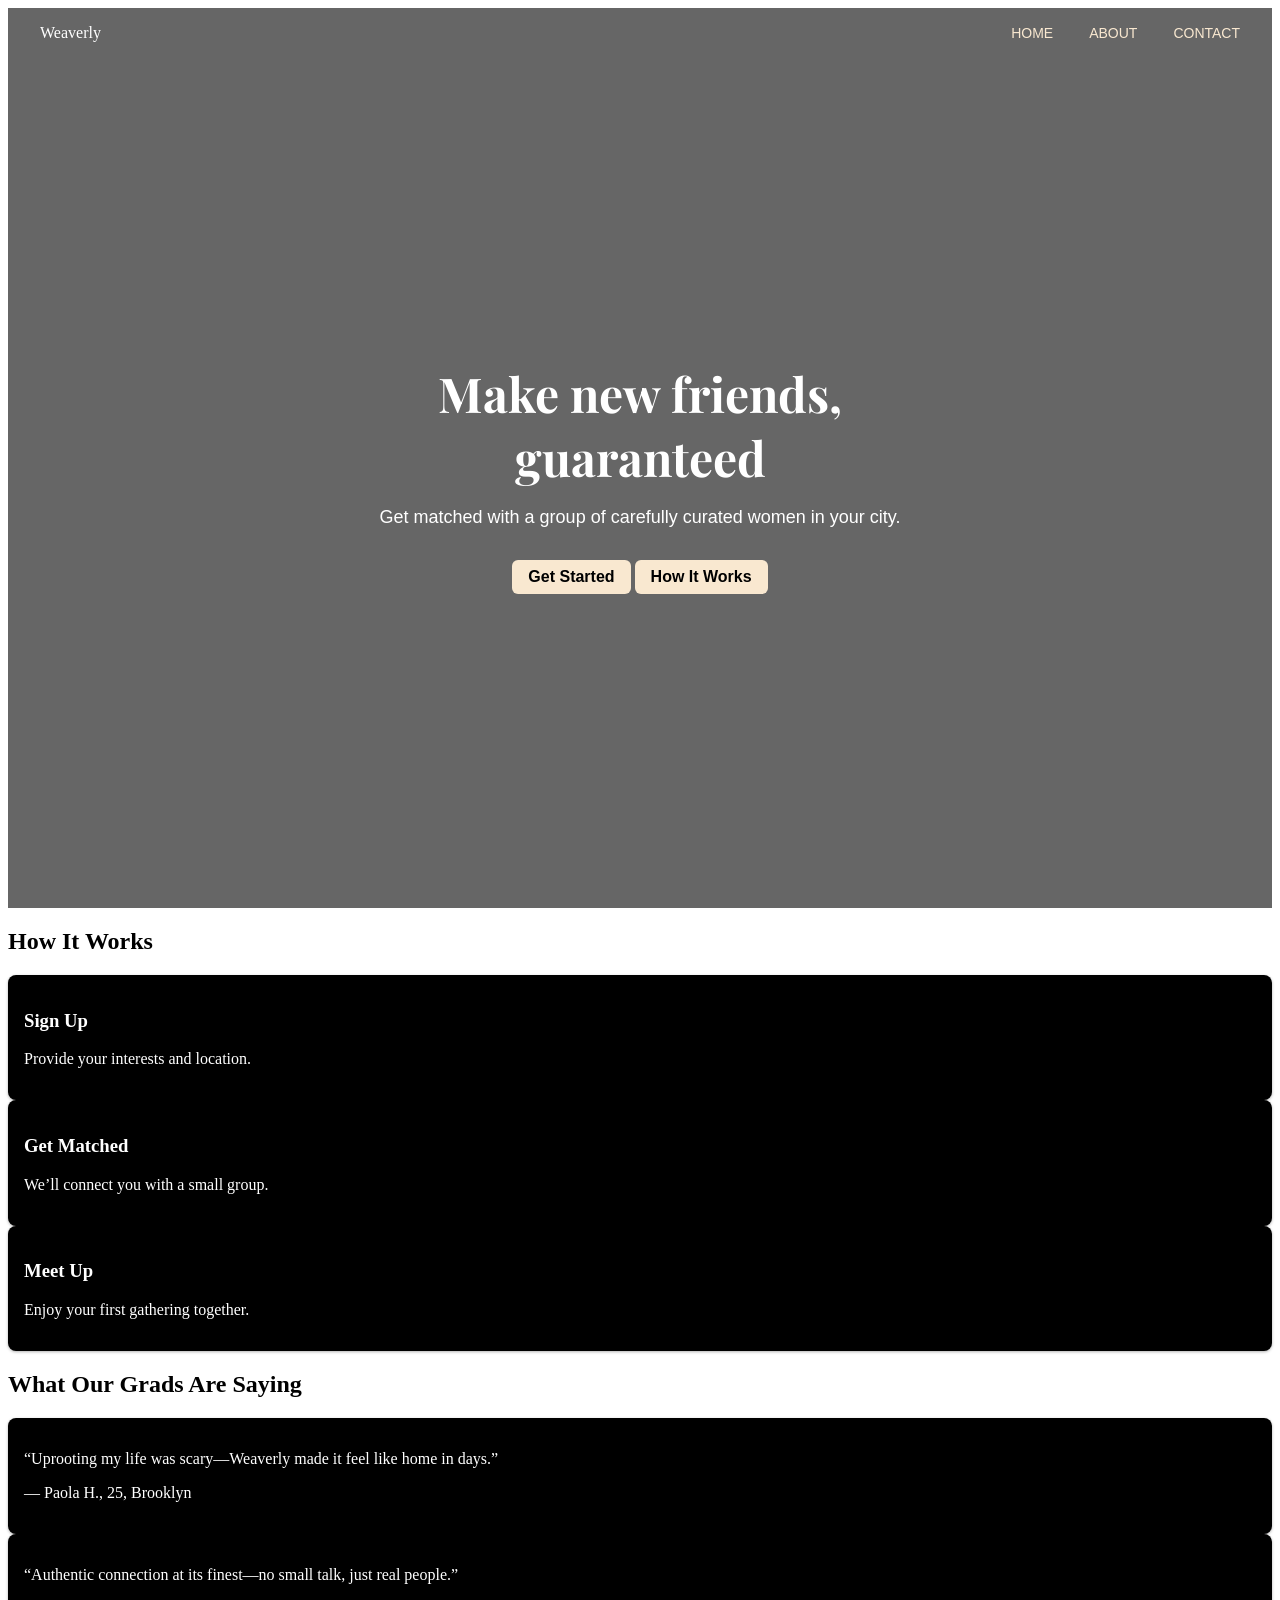
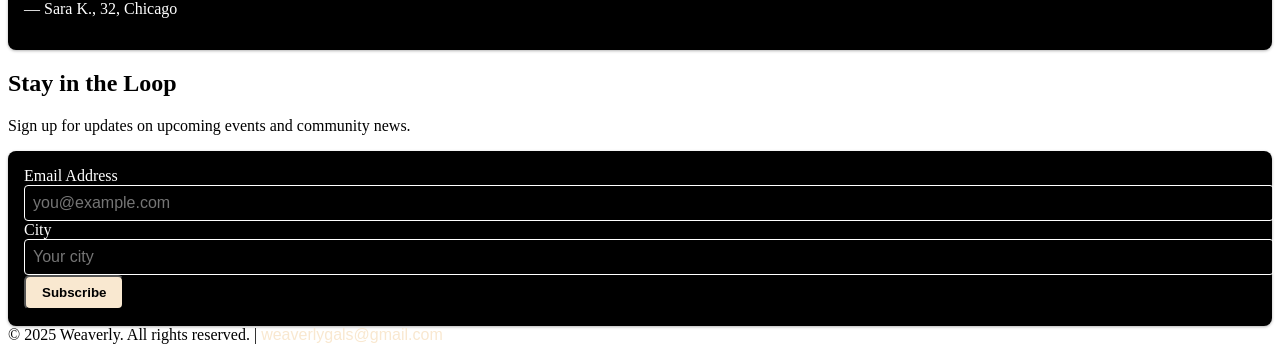
==== commit a4dae2ad: "consistent format overal" ====
--- a/index.html
+++ b/index.html
@@ -4,116 +4,101 @@
   <meta charset="UTF-8" />
   <meta name="viewport" content="width=device-width, initial-scale=1.0" />
   <title>Weaverly</title>
-  <link href="https://fonts.googleapis.com/css?family=Playfair+Display:700,400|Inter:400,600&display=swap" rel="stylesheet">
-  <link rel="stylesheet" href="assets/styles.css">
+  <!-- Google Fonts for Playfair Display and Helvetica Neue fallback -->
+  <link href="https://fonts.googleapis.com/css2?family=Playfair+Display:wght@400;700&display=swap" rel="stylesheet">
+  <!-- Design System CSS -->
+  <link rel="stylesheet" href="assets/css/variables.css">
+  <link rel="stylesheet" href="assets/css/components.css">
+  <link rel="stylesheet" href="assets/css/styles.css">
 </head>
-<body>
+<body class="index">
+  <!-- Hero Section with Absolute Nav -->
+  <section id="hero" class="hero">
+    <nav class="nav-absolute container">
+      <div class="logo">Weaverly</div>
+      <div class="nav-links">
+        <a href="#hero">Home</a>
+        <a href="about.html">About</a>
+        <a href="contact.html">Contact</a>
+      </div>
+    </nav>
 
-  <nav>
-    <div class="logo">Weaverly</div>
-    <div class="nav-links">
-      <a href="#hero">Home</a>
-      <a href="about.html">About Us</a>
-      <a href="contact.html">Contact</a>
-    </div>
-  </nav>
-
-  <header class="hero" id="hero">
     <div class="hero-content">
-      <h1>Real conversations, <br>
-        Lasting connections.</h1>
-        <b>Curated small, in-person meetups for women to connect meaningfully with others in their life stage.</b>
-      </p>
-      <div class="hero-buttons">
-        <a href="signup-form.html" class="btn">Join a Meetup</a>
-        <a href="#how" class="btn btn-transparent">How It Works</a>
+      <h1>Make new friends, guaranteed</h1>
+      <p>Get matched with a group of carefully curated women in your city.</p>
+      <div class="mt-lg">
+        <a href="#signup" class="btn btn-accent">Get Started</a>
+        <a href="#how-it-works" class="btn">How It Works</a>
       </div>
     </div>
-  </header>
+  </section>
 
-  <main>
-    <section id="how" class="how-it-works">
-    <h2 class="section-title">How It Works</h2>
-
-    <div class="step-gallery">
-      <div class="step-card">
-        <img src="assets/tellabtyourself.jpg" alt="Tell us about yourself">
-        <div class="step-hover-text">Tell us about yourself</div>
-      </div>
-      <div class="step-card">
-        <img src="assets/meetmatches.jpg" alt="Meet your matches">
-        <div class="step-hover-text">Meet your matches</div>
-      </div>
-      <div class="step-card">
-        <img src="assets/lastingconnections.jpg" alt="Join a recurring series">
-        <div class="step-hover-text">Join a recurring series</div>
+  <!-- How It Works Section (white background) -->
+  <section id="how-it-works" class="section bg-white">
+    <div class="container">
+      <h2>How It Works</h2>
+      <div class="grid grid-cols-1 md:grid-cols-3 gap-lg">
+        <div class="card text-center">
+          <h3>Sign Up</h3>
+          <p>Provide your interests and location.</p>
+        </div>
+        <div class="card text-center">
+          <h3>Get Matched</h3>
+          <p>We’ll connect you with a small group.</p>
+        </div>
+        <div class="card text-center">
+          <h3>Meet Up</h3>
+          <p>Enjoy your first gathering together.</p>
+        </div>
       </div>
     </div>
-
-    <p class="steps-caption">It’s that simple – dream, design, receive.</p>
   </section>
 
-    <!-- <section id="how">
-      <h2 class="section-title">How It Works</h2>
-
-      <div class="steps-container">
-        <div class="step">
-          <div class="step-content">
-            <h3><strong>👋 Tell Us About Yourself</strong></h3>
-            <p>Share your <strong>interests</strong>, <strong>life stage</strong>, and what you’re looking for in a connection. The more we know, the better we can match you with people who truly align with your journey.</p>
-            <img src="assets/step1.jpg" alt="Tell us about yourself">
-          </div>
+  <!-- Testimonials Section -->
+  <section class="section">
+    <div class="container">
+      <h2>What Our Grads Are Saying</h2>
+      <div class="grid grid-cols-1 md:grid-cols-2 gap-lg">
+        <div class="card">
+          <p>“Uprooting my life was scary—Weaverly made it feel like home in days.”</p>
+          <p class="testimonial-author">— Paola H., 25, Brooklyn</p>
         </div>
-
-        <div class="step">
-          <div class="step-content">
-            <h3><strong>🤝 Meet Your Matches</strong></h3>
-            <p>You’ll be introduced to a small group of <strong>3–5 like-minded women</strong>. A trained <strong>host</strong> will guide a warm, engaging conversation.</p>
-            <img src="assets/step2.jpg" alt="Meet your matches">
-          </div>
-        </div>
-
-        <div class="step">
-          <div class="step-content">
-            <h3><strong>🔄 Sign Up for Recurring Meetups</strong></h3>
-            <p>Loved your group? Continue with a <strong>6-week series</strong> of recurring meetups. We handle the logistics — you just show up and enjoy!</p>
-            <img src="assets/step3.jpg" alt="Recurring meetups">
-          </div>
+        <div class="card">
+          <p>“Authentic connection at its finest—no small talk, just real people.”</p>
+          <p class="testimonial-author">— Sara K., 32, Chicago</p>
         </div>
       </div>
-    </section> -->
+    </div>
+  </section>
 
-    
-    
-    <section id="stay-in-touch">
-      <h2>Stay in Touch</h2>
-      <p>Not ready to commit, but want to stay in touch? Sign up for our mailing list and we'll keep you updated on new city launches, series dates, and more.</p>
-      <form onsubmit="event.preventDefault(); alert('Thanks for subscribing!');">
-        <input type="email" placeholder="Enter your email" required>
-        <button type="submit">Subscribe</button>
-      </form>
-    </section>
-  </main>
+  <!-- Signup Section -->
+  <section id="signup" class="section bg-white">
+    <div class="container">
+      <h2>Stay in the Loop</h2>
+      <p>Sign up for updates on upcoming events and community news.</p>
+      <div class="card mt-lg">
+        <form action="#" method="post" class="grid grid-cols-1 md:grid-cols-2 gap-md">
+          <div>
+            <label for="email">Email Address</label>
+            <input type="email" id="email" name="email" class="form-input" placeholder="you@example.com" required>
+          </div>
+          <div>
+            <label for="city">City</label>
+            <input type="text" id="city" name="city" class="form-input" placeholder="Your city" required>
+          </div>
+          <div class="md:col-span-2 mt-md text-center">
+            <button type="submit" class="btn btn-accent">Subscribe</button>
+          </div>
+        </form>
+      </div>
+    </div>
+  </section>
 
-  <footer>
-    <p>&copy; 2025 Weaverly. Made with ❤️ for real friendships.<br>
-      <a href="#hero">Back to top</a>
-    </p>
+  <!-- Footer -->
+  <footer class="section">
+    <div class="container text-center">
+      &copy; 2025 Weaverly. All rights reserved. | <a href="mailto:weaverlygals@gmail.com">weaverlygals@gmail.com</a>
+    </div>
   </footer>
-
-  <script>
-    const observer = new IntersectionObserver((entries) => {
-      entries.forEach(entry => {
-        if (entry.isIntersecting) {
-          entry.target.classList.add('visible');
-        }
-      });
-    }, { threshold: 0.2 });
-
-    document.querySelectorAll('.step').forEach(step => {
-      observer.observe(step);
-    });
-  </script>
-
 </body>
-</html>
+</html>
--- a/assets/css/variables.css
+++ b/assets/css/variables.css
@@ -0,0 +1,26 @@
+/* variables.css */
+
+:root {
+  /* — COLORS — */
+  --color-bg:        #000000;   /* black background */
+  --color-text:      #FFFFFF;   /* white text */
+  --color-accent:    #F9E8D0;   /* warm cream accent */
+  --color-link:      var(--color-accent);
+  --color-button:    var(--color-accent);
+
+  /* — SPACING — */
+  --space-xs:        0.25rem;   /* 4px */
+  --space-sm:        0.5rem;    /* 8px */
+  --space-md:        1rem;      /* 16px */
+  --space-lg:        2rem;      /* 32px */
+  --space-xl:        4rem;      /* 64px */
+
+  /* — TYPOGRAPHY — */
+  --font-sans:       'Helvetica Neue', sans-serif;
+  --font-heading:    'Playfair Display', serif;
+  --fs-base:         1rem;      /* 16px */
+  --lh-base:         1.5;
+  --h1-size:         3rem;      /* 48px */
+  --h2-size:         2.5rem;    /* 40px */
+  --h3-size:         2rem;      /* 32px */
+}
--- a/assets/css/components.css
+++ b/assets/css/components.css
@@ -0,0 +1,122 @@
+/* components.css */
+
+/* — RESET BUTTON / LINK STYLES — */
+.btn {
+  display: inline-block;
+  padding: var(--space-sm) var(--space-md);
+  border-radius: 0.375rem;
+  background-color: var(--color-button);
+  color: var(--color-bg);
+  text-decoration: none;
+  font-family: var(--font-sans);
+  font-weight: 600;
+  transition: filter 0.2s;
+}
+.btn:hover {
+  filter: brightness(1.1);
+}
+.btn-accent {
+  background-color: var(--color-accent);
+  color: var(--color-bg);
+}
+
+a {
+  color: var(--color-link);
+  text-decoration: none;
+  font-family: var(--font-sans);
+  position: relative;
+}
+a::before {
+  content: '';
+  position: absolute;
+  bottom: -2px;
+  left: 0;
+  width: 100%;
+  height: 2px;
+  background: var(--color-link);
+  transform: scaleX(0);
+  transition: transform 0.3s ease;
+  transform-origin: left;
+}
+a:hover::before {
+  transform: scaleX(1);
+}
+
+/* — CARD — */
+.card {
+  background-color: var(--color-bg);
+  color: var(--color-text);
+  border-radius: 0.5rem;
+  box-shadow: 0 1px 3px rgba(0,0,0,0.3);
+  padding: var(--space-md);
+}
+
+/* — FORM ELEMENTS — */
+.form-input,
+.form-textarea {
+  width: 100%;
+  padding: var(--space-sm);
+  border: 1px solid var(--color-text);
+  border-radius: 0.25rem;
+  font-family: var(--font-sans);
+  font-size: 1rem;
+  background: transparent;
+  color: var(--color-text);
+  transition: border-color 0.2s, box-shadow 0.2s;
+}
+.form-input:focus,
+.form-textarea:focus {
+  outline: none;
+  border-color: var(--color-accent);
+  box-shadow: 0 0 0 3px rgba(249,232,208,0.3);
+}
+
+/* — HERO COMPONENT — */
+.hero {
+  position: relative;
+  background: url('../images/hero.jpg') center/cover no-repeat;
+  min-height: 100vh;
+  display: flex;
+  align-items: center;
+  color: var(--color-text);
+}
+.hero::before {
+  content: '';
+  position: absolute;
+  inset: 0;
+  background: rgba(0,0,0,0.6);
+}
+.nav-absolute {
+  position: absolute;
+  top: 0;
+  left: 0;
+  right: 0;
+  display: flex;
+  justify-content: space-between;
+  padding: var(--space-md) var(--space-lg);
+  background: transparent;
+  z-index: 10;
+}
+.nav-links a {
+  margin-left: var(--space-lg);
+  text-transform: uppercase;
+  font-size: 0.875rem;
+}
+
+.hero-content {
+  position: relative;
+  text-align: center;
+  max-width: 600px;
+  margin: 0 auto;
+  z-index: 5;
+}
+.hero-content h1 {
+  font-family: var(--font-heading);
+  font-size: var(--h1-size);
+  margin-bottom: var(--space-md);
+}
+.hero-content p {
+  font-family: var(--font-sans);
+  font-size: 1.125rem;
+  margin-bottom: var(--space-lg);
+}
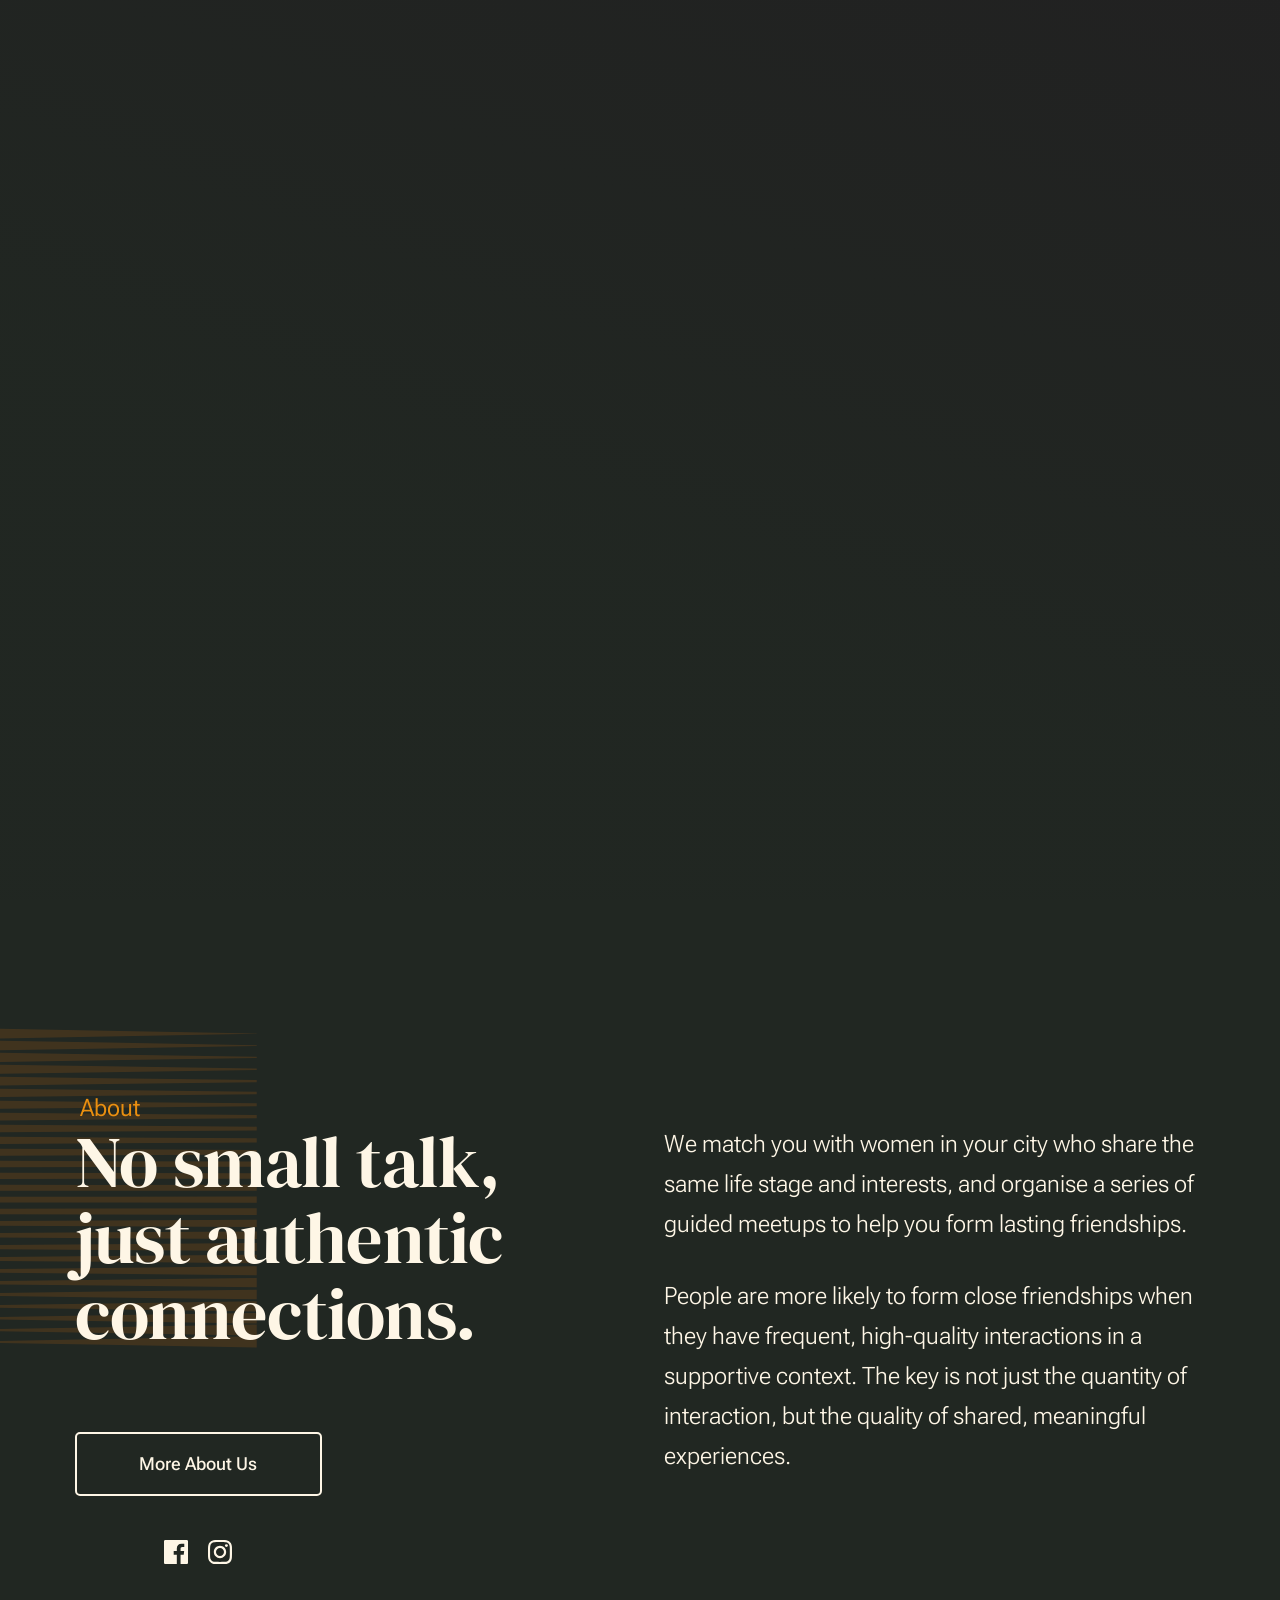
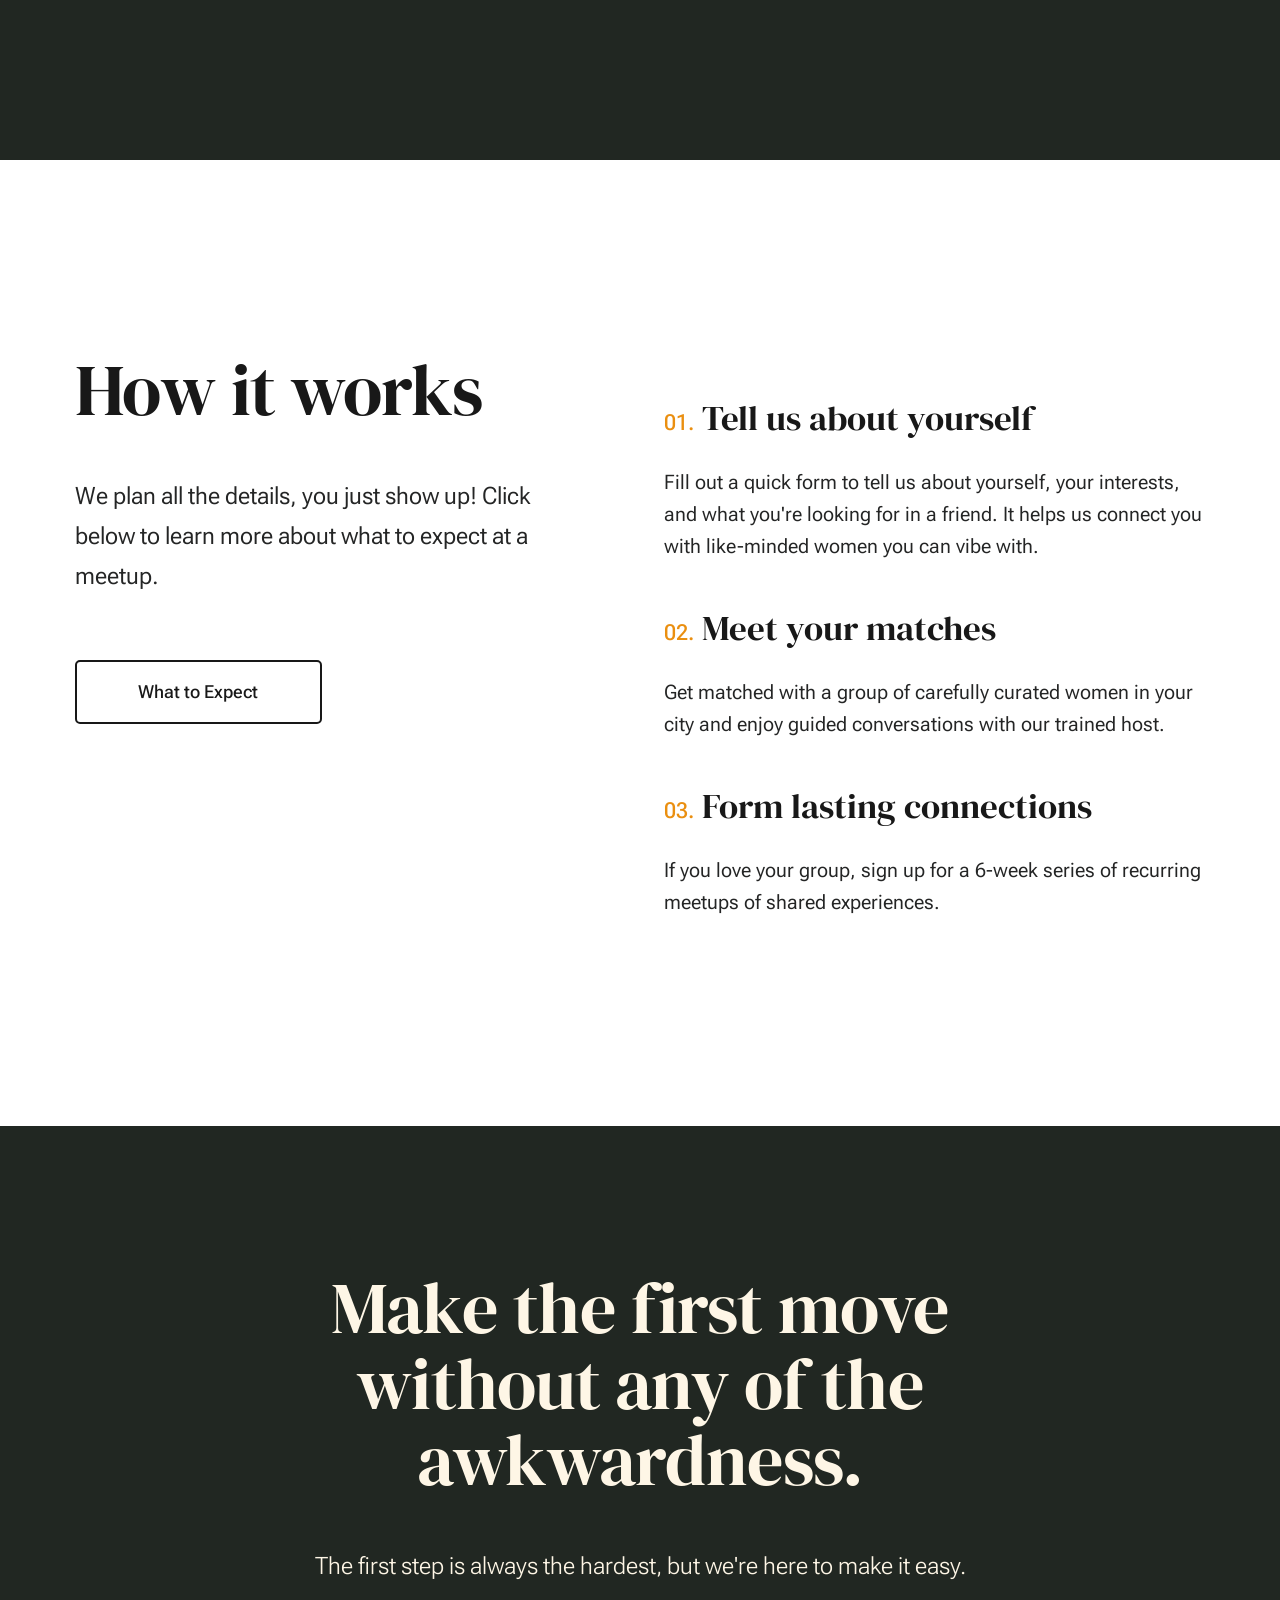
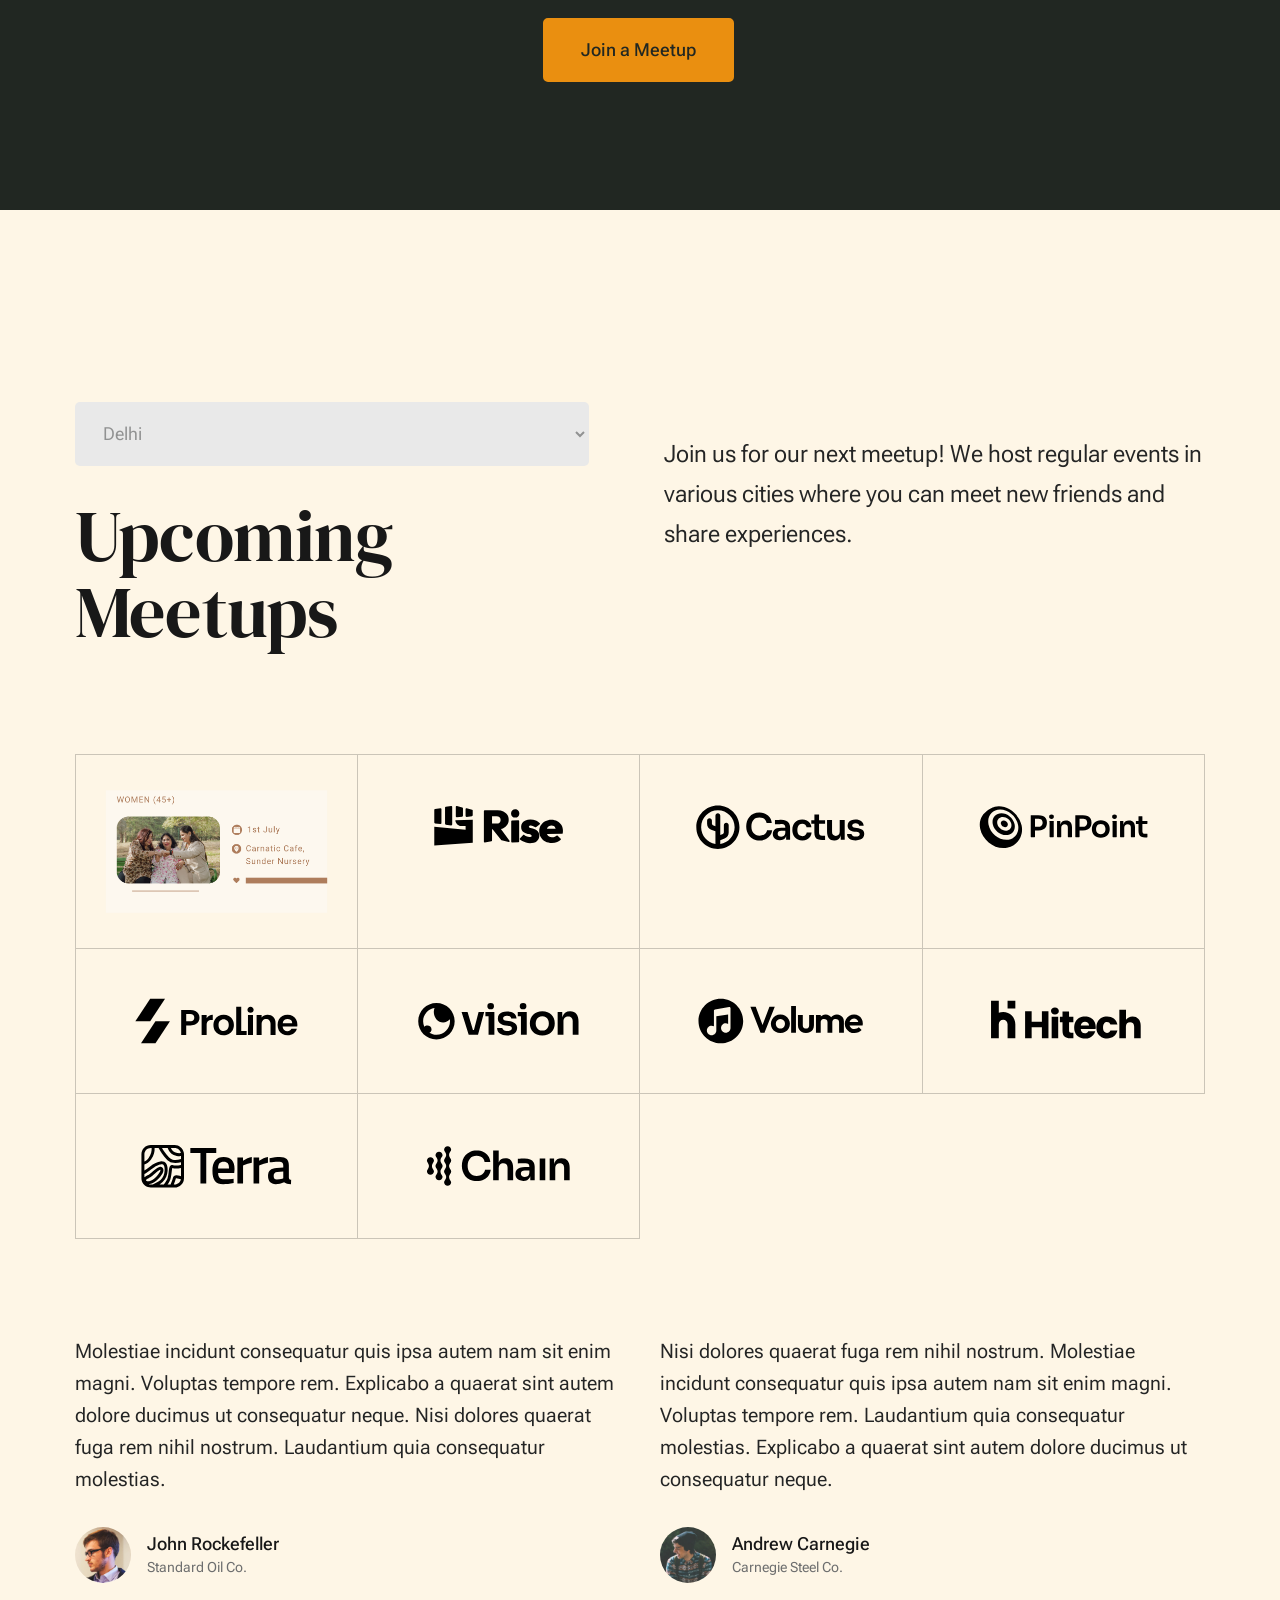
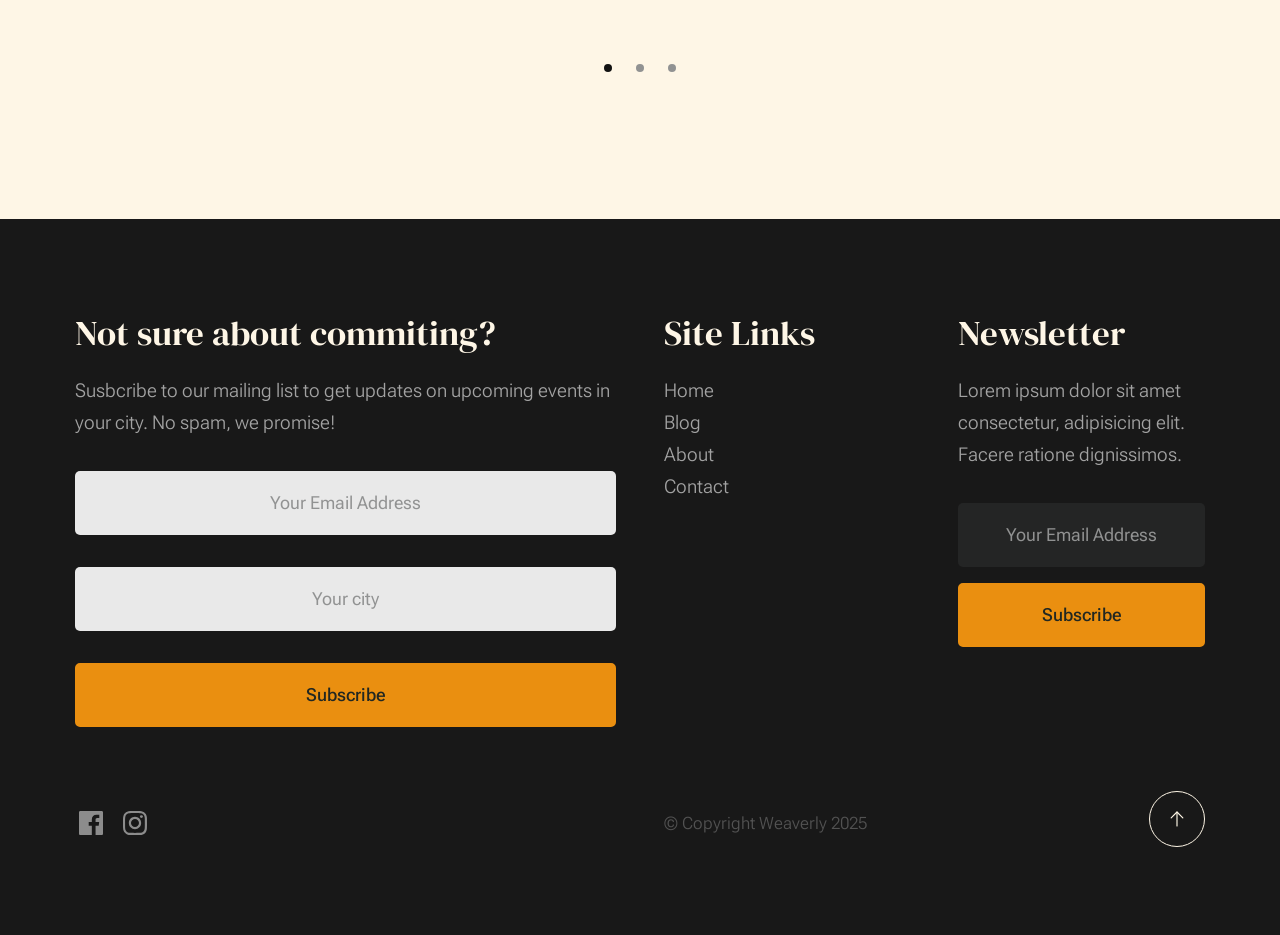
==== commit a7297bef: "First upload" ====
--- a/index.html
+++ b/index.html
@@ -1,104 +1,615 @@
-<!DOCTYPE html>
-<html lang="en">
-<head>
-  <meta charset="UTF-8" />
-  <meta name="viewport" content="width=device-width, initial-scale=1.0" />
-  <title>Weaverly</title>
-  <!-- Google Fonts for Playfair Display and Helvetica Neue fallback -->
-  <link href="https://fonts.googleapis.com/css2?family=Playfair+Display:wght@400;700&display=swap" rel="stylesheet">
-  <!-- Design System CSS -->
-  <link rel="stylesheet" href="assets/css/variables.css">
-  <link rel="stylesheet" href="assets/css/components.css">
-  <link rel="stylesheet" href="assets/css/styles.css">
-</head>
-<body class="index">
-  <!-- Hero Section with Absolute Nav -->
-  <section id="hero" class="hero">
-    <nav class="nav-absolute container">
-      <div class="logo">Weaverly</div>
-      <div class="nav-links">
-        <a href="#hero">Home</a>
-        <a href="about.html">About</a>
-        <a href="contact.html">Contact</a>
-      </div>
-    </nav>
-
-    <div class="hero-content">
-      <h1>Make new friends, guaranteed</h1>
-      <p>Get matched with a group of carefully curated women in your city.</p>
-      <div class="mt-lg">
-        <a href="#signup" class="btn btn-accent">Get Started</a>
-        <a href="#how-it-works" class="btn">How It Works</a>
-      </div>
-    </div>
-  </section>
-
-  <!-- How It Works Section (white background) -->
-  <section id="how-it-works" class="section bg-white">
-    <div class="container">
-      <h2>How It Works</h2>
-      <div class="grid grid-cols-1 md:grid-cols-3 gap-lg">
-        <div class="card text-center">
-          <h3>Sign Up</h3>
-          <p>Provide your interests and location.</p>
-        </div>
-        <div class="card text-center">
-          <h3>Get Matched</h3>
-          <p>We’ll connect you with a small group.</p>
-        </div>
-        <div class="card text-center">
-          <h3>Meet Up</h3>
-          <p>Enjoy your first gathering together.</p>
-        </div>
-      </div>
-    </div>
-  </section>
-
-  <!-- Testimonials Section -->
-  <section class="section">
-    <div class="container">
-      <h2>What Our Grads Are Saying</h2>
-      <div class="grid grid-cols-1 md:grid-cols-2 gap-lg">
-        <div class="card">
-          <p>“Uprooting my life was scary—Weaverly made it feel like home in days.”</p>
-          <p class="testimonial-author">— Paola H., 25, Brooklyn</p>
-        </div>
-        <div class="card">
-          <p>“Authentic connection at its finest—no small talk, just real people.”</p>
-          <p class="testimonial-author">— Sara K., 32, Chicago</p>
-        </div>
-      </div>
-    </div>
-  </section>
-
-  <!-- Signup Section -->
-  <section id="signup" class="section bg-white">
-    <div class="container">
-      <h2>Stay in the Loop</h2>
-      <p>Sign up for updates on upcoming events and community news.</p>
-      <div class="card mt-lg">
-        <form action="#" method="post" class="grid grid-cols-1 md:grid-cols-2 gap-md">
-          <div>
-            <label for="email">Email Address</label>
-            <input type="email" id="email" name="email" class="form-input" placeholder="you@example.com" required>
-          </div>
-          <div>
-            <label for="city">City</label>
-            <input type="text" id="city" name="city" class="form-input" placeholder="Your city" required>
-          </div>
-          <div class="md:col-span-2 mt-md text-center">
-            <button type="submit" class="btn btn-accent">Subscribe</button>
-          </div>
-        </form>
-      </div>
-    </div>
-  </section>
-
-  <!-- Footer -->
-  <footer class="section">
-    <div class="container text-center">
-      &copy; 2025 Weaverly. All rights reserved. | <a href="mailto:weaverlygals@gmail.com">weaverlygals@gmail.com</a>
-    </div>
-  </footer>
-</body>
+<!DOCTYPE html>
+<html lang="en" class="no-js" >
+<head>
+
+    <!--- basic page needs
+    ================================================== -->
+    <meta charset="utf-8">
+    <meta name="viewport" content="width=device-width, initial-scale=1">
+    <title>Weaverly</title>
+
+    <script>
+        document.documentElement.classList.remove('no-js');
+        document.documentElement.classList.add('js');
+    </script>
+
+    <!-- CSS
+    ================================================== -->
+    <link rel="stylesheet" href="css/vendor.css">
+    <link rel="stylesheet" href="css/styles.css">
+
+    <!-- favicons
+    ================================================== -->
+    <link rel="apple-touch-icon" sizes="180x180" href="apple-touch-icon.png">
+    <link rel="icon" type="image/png" sizes="32x32" href="favicon-32x32.png">
+    <link rel="icon" type="image/png" sizes="16x16" href="favicon-16x16.png">
+    <link rel="manifest" href="site.webmanifest">
+
+</head>
+
+
+<body id="top">
+
+    
+    <!-- preloader
+    ================================================== -->
+    <div id="preloader">
+        <div id="loader" class="dots-fade">
+            <div></div>
+            <div></div>
+            <div></div>
+        </div>
+    </div>
+
+
+    <!-- page wrap
+    ================================================== -->
+    <div id="page" class="s-pagewrap ss-home">
+
+
+        <!-- # site header 
+        ================================================== -->
+        <header class="s-header">
+
+            <div class="row s-header__inner width-sixteen-col">
+
+                <div class="s-header__block">
+                    <div class="s-header__logo">
+                        <a class="logo" href="index.html">
+                            <img src="images/logo-rbg1.png" alt="Homepage" style="width: 150px; height: auto;">
+                        </a>
+                    </div>
+
+                    <a class="s-header__menu-toggle" href="#0"><span>Menu</span></a>
+                </div> <!-- end s-header__block -->
+
+                <nav class="s-header__nav">
+    
+                    <ul class="s-header__menu-links">
+                        <li><a href="about.html">About Us</a></li>
+                        <!-- <li><a href="services.html">Services</a></li> -->
+                        <li><a href="blog.html">Blog</a></li>
+                        <li><a href="contact.html">Contact</a></li>
+                    </ul> <!-- s-header__menu-links -->
+
+                    <div class="s-header__contact">
+                        <a href="signup-form.html" class="btn btn--primary s-header__contact-btn">Join a Meetup</a>                        
+                    </div> <!-- s-header__contact -->
+    
+                </nav> <!-- end s-header__nav -->
+
+            </div> <!-- end s-header__inner -->
+
+        </header> <!-- end s-header -->
+
+
+        <!-- # site main content
+        ================================================== -->
+        <section id="content" class="s-content">
+
+            <!-- intro
+            ----------------------------------------------- -->
+            <section id="intro" class="s-intro">
+
+                <div class="row s-intro__content width-sixteen-col">
+
+                    <div class="column lg-12 s-intro__content-inner grid-block">
+                        
+                        <div class="s-intro__content-text">
+                            <div class="s-intro__content-pretitle text-pretitle"></div>
+                            <h1 class="s-intro__content-title">
+                            Make <br>
+                            new friends, <br>
+                            guaranteed.
+                            </h1>
+                        </div> <!-- s-intro__content-text -->
+
+                        <div class="s-intro__content-media"> 
+                            <div class="s-intro__content-media-inner">                               
+                                <img src="images/meetmatches.jpg" srcset="images/meetmatches.jpg 2x" alt="">
+                                <div class="lines">                               
+                                    <span></span>                                  
+                                </div>
+                            </div>
+                        </div> <!-- s-intro__content-media -->                      
+
+                        <div class="s-intro__scroll-down">
+                            <a href="#about" class="smoothscroll">
+                                <div class="scroll-icon">
+                                    <svg xmlns="http://www.w3.org/2000/svg" viewBox="0 0 24 24" width="36" height="36" fill="none" stroke="#97b34a" stroke-width="1" stroke-linecap="round" stroke-linejoin="round">&lt;!--!  Atomicons Free 1.00 by @atisalab License - https://atomicons.com/license/ (Icons: CC BY 4.0) Copyright 2021 Atomicons --&gt;<polyline points="7 13 12 18 17 13"></polyline><line x1="12" y1="18" x2="12" y2="6"></line></svg>
+                                </div>
+                                <span>Scroll to learn more</span>
+                            </a>
+                        </div> <!-- s-intro__scroll-down -->
+                        
+                    </div> <!-- s-intro__content-inner -->
+
+                </div> <!-- s-intro__content -->
+
+            </section> <!-- end s-intro -->
+
+            <!-- about
+            ----------------------------------------------- -->
+            <section id="about" class="s-about target-section">
+
+                <div class="row s-about__content width-sixteen-col">
+                    <div class="column grid-block grid-section-split">
+
+                        <img src="images/geometric_shape.svg" alt="" class="s-about__content-imgbg">
+
+                        <div class="section-header grid-section-split__header">
+                            <div class="text-pretitle">About</div>                           
+                            <h2 class="text-display-title">
+                            No small talk, just authentic connections.
+                            </h2>                           
+                        </div> <!-- end section-header -->
+
+                        <div class="s-about__content-main grid-section-split__primary">
+                            
+
+                            <p class="attention-getter">
+                            We match you with women in your city who share the same life stage and interests, and organise a series of guided meetups to help you form lasting friendships.
+                            </p>
+                            <p class="attention-getter">
+                            People are more likely to form close friendships when they have frequent, high-quality interactions in a supportive context. 
+                            The key is not just the quantity of interaction, but the quality of shared, meaningful experiences.
+                            </p>
+
+                            <p class="attention-getter">
+                            
+                            </p>
+                        </div> <!-- end s-about__content-main -->
+
+                        <div class="s-about__content-btn grid-section-split__bottom">
+                            <a href="about.html" class="btn btn--stroke u-fullwidth">More About Us</a>
+
+                            <ul class="s-about__social social-list">
+                                <li>
+                                    <a href="#0">
+                                        <svg xmlns="http://www.w3.org/2000/svg" width="24" height="24" viewBox="0 0 24 24" style="fill:rgba(0, 0, 0, 1);transform:;-ms-filter:"><path d="M20,3H4C3.447,3,3,3.448,3,4v16c0,0.552,0.447,1,1,1h8.615v-6.96h-2.338v-2.725h2.338v-2c0-2.325,1.42-3.592,3.5-3.592 c0.699-0.002,1.399,0.034,2.095,0.107v2.42h-1.435c-1.128,0-1.348,0.538-1.348,1.325v1.735h2.697l-0.35,2.725h-2.348V21H20 c0.553,0,1-0.448,1-1V4C21,3.448,20.553,3,20,3z"></path></svg>
+                                        <span class="u-screen-reader-text">Facebook</span>
+                                    </a>
+                                </li>
+                                <li>
+                                    <a href="#0">
+                                        <svg xmlns="http://www.w3.org/2000/svg" width="24" height="24" viewBox="0 0 24 24" style="fill:rgba(0, 0, 0, 1);transform:;-ms-filter:"><path d="M11.999,7.377c-2.554,0-4.623,2.07-4.623,4.623c0,2.554,2.069,4.624,4.623,4.624c2.552,0,4.623-2.07,4.623-4.624 C16.622,9.447,14.551,7.377,11.999,7.377L11.999,7.377z M11.999,15.004c-1.659,0-3.004-1.345-3.004-3.003 c0-1.659,1.345-3.003,3.004-3.003s3.002,1.344,3.002,3.003C15.001,13.659,13.658,15.004,11.999,15.004L11.999,15.004z"></path><circle cx="16.806" cy="7.207" r="1.078"></circle><path d="M20.533,6.111c-0.469-1.209-1.424-2.165-2.633-2.632c-0.699-0.263-1.438-0.404-2.186-0.42 c-0.963-0.042-1.268-0.054-3.71-0.054s-2.755,0-3.71,0.054C7.548,3.074,6.809,3.215,6.11,3.479C4.9,3.946,3.945,4.902,3.477,6.111 c-0.263,0.7-0.404,1.438-0.419,2.186c-0.043,0.962-0.056,1.267-0.056,3.71c0,2.442,0,2.753,0.056,3.71 c0.015,0.748,0.156,1.486,0.419,2.187c0.469,1.208,1.424,2.164,2.634,2.632c0.696,0.272,1.435,0.426,2.185,0.45 c0.963,0.042,1.268,0.055,3.71,0.055s2.755,0,3.71-0.055c0.747-0.015,1.486-0.157,2.186-0.419c1.209-0.469,2.164-1.424,2.633-2.633 c0.263-0.7,0.404-1.438,0.419-2.186c0.043-0.962,0.056-1.267,0.056-3.71s0-2.753-0.056-3.71C20.941,7.57,20.801,6.819,20.533,6.111z M19.315,15.643c-0.007,0.576-0.111,1.147-0.311,1.688c-0.305,0.787-0.926,1.409-1.712,1.711c-0.535,0.199-1.099,0.303-1.67,0.311 c-0.95,0.044-1.218,0.055-3.654,0.055c-2.438,0-2.687,0-3.655-0.055c-0.569-0.007-1.135-0.112-1.669-0.311 c-0.789-0.301-1.414-0.923-1.719-1.711c-0.196-0.534-0.302-1.099-0.311-1.669c-0.043-0.95-0.053-1.218-0.053-3.654 c0-2.437,0-2.686,0.053-3.655c0.007-0.576,0.111-1.146,0.311-1.687c0.305-0.789,0.93-1.41,1.719-1.712 c0.534-0.198,1.1-0.303,1.669-0.311c0.951-0.043,1.218-0.055,3.655-0.055c2.437,0,2.687,0,3.654,0.055 c0.571,0.007,1.135,0.112,1.67,0.311c0.786,0.303,1.407,0.925,1.712,1.712c0.196,0.534,0.302,1.099,0.311,1.669 c0.043,0.951,0.054,1.218,0.054,3.655c0,2.436,0,2.698-0.043,3.654H19.315z"></path></svg>
+                                        <span class="u-screen-reader-text">Instagram</span>
+                                    </a>
+                                </li>
+                            </ul> <!-- end s-footer__social -->
+                        </div> <!-- end s-about__content-btn -->
+                    
+                    </div> <!-- content-inner -->
+                </div>
+                
+            </section> <!-- end s-about -->
+
+            <!-- expertise
+            ----------------------------------------------- -->
+            <section id="expertise" class="s-expertise">
+
+                <div class="row s-expertise__content width-sixteen-col">
+                    <div class="column xl-12 grid-block grid-section-split">
+
+                        <div class="section-header grid-section-split__header">
+                            <div class="text-pretitle"></div>                           
+                            <h2 class="text-display-title">
+                            How it works
+                            </h2>     
+                            
+                            <p class="lead">
+                            We plan all the details, you just show up! Click below to learn more about what to expect at a meetup.
+                            </p>
+                        </div> <!-- end section-header -->
+
+                        <div class="s-expertise__content-main grid-section-split__primary">
+
+                            <div class="grid-list-items list-items show-ctr">
+                                <div class="grid-list-items__item list-items__item">
+                                    <div class="grid-list-items__title list-items__item-header">
+                                        <h3 class="list-items__item-title">Tell us about yourself</h3>
+                                    </div>
+                                    <div class="grid-list-items__text list-items__item-text">
+                                        <p>
+                                        Fill out a quick form to tell us about yourself, your interests, and what you're looking for in a friend. It helps us connect you with like-minded women you can vibe with.
+                                        </p>
+                                    </div>
+                                </div> <!-- list-item -->
+                                <div class="grid-list-items__item list-items__item">
+                                    <div class="grid-list-items__title list-items__item-header">
+                                        <h3 class="list-items__item-title">Meet your matches</h3>
+                                    </div>
+                                    <div class="grid-list-items__text list-items__item-text">
+                                        <p>
+                                        Get matched with a group of carefully curated women in your city and enjoy guided conversations with our trained host.
+                                        </p>
+                                    </div>
+                                </div> <!-- list-expertise__item -->
+                                <div class="grid-list-items__item list-items__item">
+                                    <div class="grid-list-items__title list-items__item-header">
+                                        <h3 class="list-items__item-title">Form lasting connections</h3>
+                                    </div>
+                                    <div class="grid-list-items__text list-items__item-text">
+                                        <p>
+                                        If you love your group, sign up for a 6-week series of recurring meetups of shared experiences.
+                                        </p>
+                                    </div>
+                                </div> <!-- list-expertise__item -->
+
+
+                            </div> <!-- grid-list-items -->
+                        </div> <!-- end s-expertise__content-main -->
+
+                        <div class="s-expertise__content-btn grid-section-split__bottom">
+                            <a href="services.html" class="btn btn--stroke u-fullwidth">What to Expect</a>
+                        </div> <!-- end s-about__content-btn -->
+
+                    </div> <!-- end grid-block-->
+                </div> <!-- end s-expertise__content -->
+
+            </section> <!-- end s-expertise -->
+
+
+
+            <section id="cta" class="s-cta">
+
+                <div class="row row-x-center text-center">
+                    <div class="column xl-8 lg-12">
+
+                        <div class="s-cta__content">
+                            <h2 class="text-display-title">
+                            Make the first move without any of the awkwardness.
+                            </h2>
+                            <p class="lead">
+                            The first step is always the hardest, but we're here to make it easy.
+                            </p>
+                            <a href="signup-form.html" class="btn btn--primary">Join a Meetup</a>
+                        </div>
+
+                    </div>
+                </div>
+
+            </section> <!-- end s-cta -->
+
+            <!-- clients
+            ----------------------------------------------- -->
+            <section id="clients" class="s-clients">          
+
+                <div class="row s-clients__content-block width-sixteen-col">
+                    <div class="column xl-12 grid-block grid-section-split">
+                    
+                        <div class="section-header grid-section-split__header">
+                            <!-- <div class="text-pretitle">Bangalore</div> 
+                            <label for="city">City:</label> -->
+                            <select id="city" name="city" required>
+                            <option value="delhi">Delhi</option>
+                            <option value="bangalore">Bangalore</option>
+                            <option value="mumbai">Mumbai</option>
+                            </select>
+                            <h2 class="text-display-title">
+                            Upcoming Meetups
+                            </h2>       
+                        </div> <!-- end section-header -->
+                    
+                        <div class="grid-section-split__primary">
+                            <p class="lead">
+                            Join us for our next meetup! We host regular events in various cities where you can meet new friends and share experiences.
+                            </p>   
+                            
+                        </div> <!-- end grid-section-split__primary -->
+                    
+                    </div> <!-- end column -->
+                </div> <!-- end row -->
+
+                <div class="row s-clients__content-block width-sixteen-col">
+                    <div class="column xl-12">
+                    
+                        <div class="clients-list">                            
+                            <div class="clients-list__item">
+                                <a href="#0">
+                                    <img src="images/event cards/delhi/women_45.png" alt="">
+                                </a>
+                            </div>
+                            <div class="clients-list__item">
+                                <a href="#0">
+                                    <img src="images/clients/rise.svg" alt="">
+                                </a>
+                            </div>
+                            <div class="clients-list__item">
+                                <a href="#0">
+                                    <img src="images/clients/cactus.svg" alt="">
+                                </a>
+                            </div>
+                            <div class="clients-list__item">
+                                <a href="#0">
+                                    <img src="images/clients/pinpoint.svg" alt="">
+                                </a>
+                            </div>
+                            <div class="clients-list__item">
+                                <a href="#0">
+                                    <img src="images/clients/proline.svg" alt="">
+                                </a>
+                            </div>
+                            <div class="clients-list__item">
+                                <a href="#0">
+                                    <img src="images/clients/vision.svg" alt="">
+                                </a>
+                            </div>
+                            <div class="column clients-list__item">
+                                <a href="#0">
+                                    <img src="images/clients/volume.svg" alt="">
+                                </a>
+                            </div>
+                            <div class="column clients-list__item">
+                                <a href="#0">
+                                    <img src="images/clients/hitech.svg" alt="">
+                                </a>
+                            </div><div class="clients-list__item">
+                                <a href="#0">
+                                    <img src="images/clients/terra.svg" alt="">
+                                </a>
+                            </div>
+                            <div class="clients-list__item">
+                                <a href="#0">
+                                    <img src="images/clients/chain.svg" alt="">
+                                </a>
+                            </div>
+                        </div> <!-- end clients-list -->
+
+                    </div> <!-- end column -->
+                </div> <!-- end row -->
+                                
+                <div class="row s-clients__content-block width-sixteen-col">
+                    <div class="column xl-12 testimonials">
+                    
+                        <div class="swiper-container testimonials__slider home-slider">
+
+                            <div class="swiper-wrapper">
+                                <div class="testimonials__slide swiper-slide">
+                                    <p>
+                                    Molestiae incidunt consequatur quis ipsa autem nam sit enim magni. Voluptas tempore rem. 
+                                    Explicabo a quaerat sint autem dolore ducimus ut consequatur neque. Nisi dolores quaerat fuga rem nihil nostrum.
+                                    Laudantium quia consequatur molestias.
+                                    </p>
+                                    <div class="testimonials__author">
+                                        <img src="images/avatars/user-01.jpg" alt="Author image" class="testimonials__avatar">
+                                        <cite class="testimonials__cite">
+                                            <strong>John Rockefeller</strong>
+                                            <span>Standard Oil Co.</span>
+                                        </cite>
+                                    </div>
+                                </div>
+                                <div class="testimonials__slide swiper-slide">
+                                    <p>
+                                    Nisi dolores quaerat fuga rem nihil nostrum. Molestiae incidunt consequatur quis ipsa autem nam sit enim magni. 
+                                    Voluptas tempore rem. Laudantium quia consequatur molestias.
+                                    Explicabo a quaerat sint autem dolore ducimus ut consequatur neque.
+                                    </p>
+                                    <div class="testimonials__author">
+                                        <img src="images/avatars/user-04.jpg" alt="Author image" class="testimonials__avatar">
+                                        <cite class="testimonials__cite">
+                                            <strong>Andrew Carnegie</strong>
+                                            <span>Carnegie Steel Co.</span>
+                                        </cite>
+                                    </div>
+                                </div>
+                                <div class="testimonials__slide swiper-slide">
+                                    <p>
+                                    Voluptas tempore rem. Molestiae incidunt consequatur quis ipsa autem nam sit enim magni.  
+                                    Explicabo a quaerat sint autem dolore ducimus ut consequatur neque. 
+                                    Nisi dolores quaerat fuga rem nihil nostrum. Laudantium quia consequatur molestias.
+                                    </p>
+                                    <div class="testimonials__author">
+                                        <img src="images/avatars/user-06.jpg" alt="Author image" class="testimonials__avatar">
+                                        <cite class="testimonials__cite">
+                                            <strong>Henry Ford</strong>
+                                            <span>Ford Motor Co.</span>
+                                        </cite>
+                                    </div>
+                                </div>
+                                <div class="testimonials__slide swiper-slide">
+                                    <p>
+                                    Molestiae incidunt consequatur quis ipsa autem nam sit enim magni. Voluptas tempore rem. 
+                                    Explicabo a quaerat sint autem dolore ducimus ut consequatur neque. Nisi dolores quaerat fuga rem nihil nostrum.
+                                    Laudantium quia consequatur molestias.
+                                    </p>
+                                    <div class="testimonials__author">
+                                        <img src="images/avatars/user-02.jpg" alt="Author image" class="testimonials__avatar">
+                                        <cite class="testimonials__cite">
+                                            <strong>John Morgan</strong>
+                                            <span>JP Morgan & Co.</span>
+                                        </cite>
+                                    </div>
+                                </div> 
+                            </div> <!-- end swiper-wrapper --> 
+
+                            <div class="swiper-pagination"></div>
+
+                        </div> <!--end testimonials__slider -->                    
+                    
+                    </div> <!-- end column -->
+                </div> <!-- end row -->
+
+
+            </section> <!-- end s-clients -->            
+
+        </section> <!-- s-content-->
+
+        <!-- # cta
+        ================================================== -->
+
+
+        <!-- # journal
+        ================================================== -->
+        <!-- <section id="journal" class="s-journal">
+
+            <div class="row s-journal__content width-sixteen-col">
+                <div class="column xl-12 grid-block">
+
+                    <div class="grid-full section-header text-center">
+                        <div class="text-pretitle">Recent Articles</div>                           
+                        <h2 class="text-display-title">
+                        Latest articles from my blog.
+                        </h2>  
+                    </div> <!-- end section-header --> 
+
+                    <!-- <div class="grid-full s-journal__content-main grid-list-items">
+
+                        <div class="grid-list-items__item blog-card">
+                            <div class="blog-card__header">
+                                <div class="blog-card__cat-links">
+                                    <a href="https://www.dreamhost.com/r.cgi?287326">Sponsored</a>
+                                </div>
+                                <h3 class="blog-card__title"><a href="https://www.dreamhost.com/r.cgi?287326">Need Web Hosting for Your Websites?</a></h3>
+                            </div>
+                            <div class="blog-card__text">
+                                <p>
+                                Need hosting for your website? We would highly recommend <a href="https://www.dreamhost.com/r.cgi?287326">DreamHost</a>.
+                                Enjoy 100% in-house support, guaranteed performance and uptime, 1-click installs, and a super-intuitive control 
+                                panel to make managing your websites and projects easy. <a href="https://www.dreamhost.com/r.cgi?287326">Sign up</a> now to get started.
+                                </p>
+                            </div>
+                        </div> <!-- end blog-card -->
+                        <!-- <div class="grid-list-items__item blog-card">
+                            <div class="blog-card__header">
+                                <div class="blog-card__cat-links">
+                                    <a href="blog.html">Productivity</a>
+                                </div>
+                                <h3 class="blog-card__title"><a href="single.html">5 Marketing Productivity Apps for Your Team</a></h3>
+                            </div>
+                            <div class="blog-card__text">
+                                <p>
+                                Rerum quam quos. Quibusdam quis autem voluptatibus earum vel ex error ea magni. Aut asperiores 
+                                sit mollitia. Rem neque et voluptatem eos quia sed eligendi et. Eaque velit eligendi ut 
+                                magnam. Cumque ducimus laborum doloribus facere maxime vel earum quidem enim suscipit.
+                                </p>
+                            </div>
+                        </div> <!-- end blog-card -->
+                        <!-- <div class="grid-list-items__item blog-card">
+                            <div class="blog-card__header">
+                                <div class="blog-card__cat-links">
+                                    <a href="blog.html">SEO</a>
+                                </div>
+                                <h3 class="blog-card__title"><a href="single.html">7 SEO Factors to Consider for Better Website Ranking</a></h3>
+                            </div>
+                            <div class="blog-card__text">
+                                <p>
+                                Quibusdam quis autem voluptatibus earum vel ex error ea magni. Rerum quam quos. Aut asperiores 
+                                sit mollitia. Rem neque et voluptatem eos quia sed eligendi et. Eaque velit eligendi ut 
+                                magnam. Cumque ducimus laborum doloribus facere maxime vel earum quidem enim suscipit.
+                                </p>
+                            </div>
+                        </div> end blog card -->
+                        <!-- <div class="grid-list-items__item blog-card">
+                            <div class="blog-card__header">
+                                <div class="blog-card__cat-links">
+                                    <a href="blog.html">Productivity</a>
+                                </div>
+                                <h3 class="blog-card__title"><a href="single.html">5 Effective Web Design Principles</a></h3>
+                            </div>
+                            <div class="blog-card__text">
+                                <p>
+                                Lorem ipsum dolor sit amet consectetur, adipisicing elit. Rerum ullam et laborum aperiam. 
+                                Dignissimos quae voluptatibus ullam esse sapiente fugiat, rerum labore cupiditate obcaecati 
+                                dolore necessitatibus id magni rem officia dolor nam sit laudantium. Quo eaque eveniet quibusdam unde. 
+                                </p>
+                            </div>
+                        </div> end blog-card --> 
+
+                    <!-- </div> <!-- end grid-list-items -->
+
+                <!-- </div> <!-- end grid-block-->
+            <!-- </div> end s-journal__content --> 
+
+        <!-- </section> end s-journal -->
+
+
+        <!-- # footer 
+        ================================================== -->
+        <footer class="s-footer">
+            <div class="row s-footer__content">
+                <div class="column xl-6 lg-6 md-12 s-footer__block s-footer__about">                    
+                    <h3>Not sure about commiting?</h3>
+                    <p>
+                    Susbcribe to our mailing list to get updates on upcoming events in your city. No spam, we promise!
+                    <div class="subscribe-form">
+                        <form id="mc-form" class="mc-form">
+                            <input type="email" name="EMAIL" id="mce-EMAIL" class="u-fullwidth text-center" placeholder="Your Email Address" title="The domain portion of the email address is invalid (the portion after the @)." pattern="^([^\x00-\x20\x22\x28\x29\x2c\x2e\x3a-\x3c\x3e\x40\x5b-\x5d\x7f-\xff]+|\x22([^\x0d\x22\x5c\x80-\xff]|\x5c[\x00-\x7f])*\x22)(\x2e([^\x00-\x20\x22\x28\x29\x2c\x2e\x3a-\x3c\x3e\x40\x5b-\x5d\x7f-\xff]+|\x22([^\x0d\x22\x5c\x80-\xff]|\x5c[\x00-\x7f])*\x22))*\x40([^\x00-\x20\x22\x28\x29\x2c\x2e\x3a-\x3c\x3e\x40\x5b-\x5d\x7f-\xff]+|\x5b([^\x0d\x5b-\x5d\x80-\xff]|\x5c[\x00-\x7f])*\x5d)(\x2e([^\x00-\x20\x22\x28\x29\x2c\x2e\x3a-\x3c\x3e\x40\x5b-\x5d\x7f-\xff]+|\x5b([^\x0d\x5b-\x5d\x80-\xff]|\x5c[\x00-\x7f])*\x5d))*(\.\w{2,})+$" required>
+                            <input type="text" name="CITY" id="mce-CITY" class="u-fullwidth text-center" placeholder="Your city"  required>
+                            <input type="submit" name="subscribe" value="Subscribe" class="btn btn--primary btn--small u-fullwidth">
+                            <!-- <div style="position: absolute; left: -5000px;" aria-hidden="true"><input type="text" name="b_cdb7b577e41181934ed6a6a44_9a91cfe7b3" tabindex="-1" value=""></div> -->
+                            <div class="mc-status"></div>
+                        </form>
+                    </div>
+                    </p>               
+                </div>           
+                <div class="column xl-3 lg-6 md-12 s-footer__block s-footer__site-links">
+                    <h3>Site Links</h3>
+                    <ul class="link-list">
+                        <li><a href="index.html">Home</a></li>
+                        <!-- <li><a href="services.html">Services</a></li> -->
+                        <li><a href="blog.html">Blog</a></li>
+                        <li><a href="about.html">About</a></li>
+                        <li><a href="contact.html">Contact</a></li>
+                    </ul>
+                </div>
+                <div class="column xl-3 lg-6 md-12 tab-12 s-footer__block s-footer__newsletter">
+                    <h3>Newsletter</h3>
+
+                    <p>
+                    Lorem ipsum dolor sit amet consectetur, adipisicing elit. Facere ratione dignissimos.
+                    </p>
+
+                    <div class="subscribe-form">
+                        <form id="mc-form" class="mc-form">
+                            <input type="email" name="EMAIL" id="mce-EMAIL" class="u-fullwidth text-center" placeholder="Your Email Address" title="The domain portion of the email address is invalid (the portion after the @)." pattern="^([^\x00-\x20\x22\x28\x29\x2c\x2e\x3a-\x3c\x3e\x40\x5b-\x5d\x7f-\xff]+|\x22([^\x0d\x22\x5c\x80-\xff]|\x5c[\x00-\x7f])*\x22)(\x2e([^\x00-\x20\x22\x28\x29\x2c\x2e\x3a-\x3c\x3e\x40\x5b-\x5d\x7f-\xff]+|\x22([^\x0d\x22\x5c\x80-\xff]|\x5c[\x00-\x7f])*\x22))*\x40([^\x00-\x20\x22\x28\x29\x2c\x2e\x3a-\x3c\x3e\x40\x5b-\x5d\x7f-\xff]+|\x5b([^\x0d\x5b-\x5d\x80-\xff]|\x5c[\x00-\x7f])*\x5d)(\x2e([^\x00-\x20\x22\x28\x29\x2c\x2e\x3a-\x3c\x3e\x40\x5b-\x5d\x7f-\xff]+|\x5b([^\x0d\x5b-\x5d\x80-\xff]|\x5c[\x00-\x7f])*\x5d))*(\.\w{2,})+$" required>
+                            <input type="submit" name="subscribe" value="Subscribe" class="btn btn--primary btn--small u-fullwidth">
+                            <!-- <div style="position: absolute; left: -5000px;" aria-hidden="true"><input type="text" name="b_cdb7b577e41181934ed6a6a44_9a91cfe7b3" tabindex="-1" value=""></div> -->
+                            <div class="mc-status"></div>
+                        </form>
+                    </div>
+                </div>
+            </div>    
+            
+            <div class="row s-footer__bottom">
+                <div class="column xl-6 lg-12">
+                    <ul class="s-footer__social social-list">
+                        <li>
+                            <a href="#0">
+                                <svg xmlns="http://www.w3.org/2000/svg" width="24" height="24" viewBox="0 0 24 24" style="fill:rgba(0, 0, 0, 1);transform:;-ms-filter:"><path d="M20,3H4C3.447,3,3,3.448,3,4v16c0,0.552,0.447,1,1,1h8.615v-6.96h-2.338v-2.725h2.338v-2c0-2.325,1.42-3.592,3.5-3.592 c0.699-0.002,1.399,0.034,2.095,0.107v2.42h-1.435c-1.128,0-1.348,0.538-1.348,1.325v1.735h2.697l-0.35,2.725h-2.348V21H20 c0.553,0,1-0.448,1-1V4C21,3.448,20.553,3,20,3z"></path></svg>
+                                <span class="u-screen-reader-text">Facebook</span>
+                            </a>
+                        </li>
+                        <li>
+                            <a href="#0">
+                                <svg xmlns="http://www.w3.org/2000/svg" width="24" height="24" viewBox="0 0 24 24" style="fill:rgba(0, 0, 0, 1);transform:;-ms-filter:"><path d="M11.999,7.377c-2.554,0-4.623,2.07-4.623,4.623c0,2.554,2.069,4.624,4.623,4.624c2.552,0,4.623-2.07,4.623-4.624 C16.622,9.447,14.551,7.377,11.999,7.377L11.999,7.377z M11.999,15.004c-1.659,0-3.004-1.345-3.004-3.003 c0-1.659,1.345-3.003,3.004-3.003s3.002,1.344,3.002,3.003C15.001,13.659,13.658,15.004,11.999,15.004L11.999,15.004z"></path><circle cx="16.806" cy="7.207" r="1.078"></circle><path d="M20.533,6.111c-0.469-1.209-1.424-2.165-2.633-2.632c-0.699-0.263-1.438-0.404-2.186-0.42 c-0.963-0.042-1.268-0.054-3.71-0.054s-2.755,0-3.71,0.054C7.548,3.074,6.809,3.215,6.11,3.479C4.9,3.946,3.945,4.902,3.477,6.111 c-0.263,0.7-0.404,1.438-0.419,2.186c-0.043,0.962-0.056,1.267-0.056,3.71c0,2.442,0,2.753,0.056,3.71 c0.015,0.748,0.156,1.486,0.419,2.187c0.469,1.208,1.424,2.164,2.634,2.632c0.696,0.272,1.435,0.426,2.185,0.45 c0.963,0.042,1.268,0.055,3.71,0.055s2.755,0,3.71-0.055c0.747-0.015,1.486-0.157,2.186-0.419c1.209-0.469,2.164-1.424,2.633-2.633 c0.263-0.7,0.404-1.438,0.419-2.186c0.043-0.962,0.056-1.267,0.056-3.71s0-2.753-0.056-3.71C20.941,7.57,20.801,6.819,20.533,6.111z M19.315,15.643c-0.007,0.576-0.111,1.147-0.311,1.688c-0.305,0.787-0.926,1.409-1.712,1.711c-0.535,0.199-1.099,0.303-1.67,0.311 c-0.95,0.044-1.218,0.055-3.654,0.055c-2.438,0-2.687,0-3.655-0.055c-0.569-0.007-1.135-0.112-1.669-0.311 c-0.789-0.301-1.414-0.923-1.719-1.711c-0.196-0.534-0.302-1.099-0.311-1.669c-0.043-0.95-0.053-1.218-0.053-3.654 c0-2.437,0-2.686,0.053-3.655c0.007-0.576,0.111-1.146,0.311-1.687c0.305-0.789,0.93-1.41,1.719-1.712 c0.534-0.198,1.1-0.303,1.669-0.311c0.951-0.043,1.218-0.055,3.655-0.055c2.437,0,2.687,0,3.654,0.055 c0.571,0.007,1.135,0.112,1.67,0.311c0.786,0.303,1.407,0.925,1.712,1.712c0.196,0.534,0.302,1.099,0.311,1.669 c0.043,0.951,0.054,1.218,0.054,3.655c0,2.436,0,2.698-0.043,3.654H19.315z"></path></svg>
+                                <span class="u-screen-reader-text">Instagram</span>
+                            </a>
+                        </li>
+
+                    </ul> <!-- end s-footer__social -->
+                </div>
+                <div class="column xl-6 lg-12">
+                    <p class="ss-copyright">
+                        <span>© Copyright Weaverly 2025</span> 
+                    </p>
+                </div>
+
+                <div class="ss-go-top">
+                    <a class="smoothscroll" title="Back to Top" href="#top">
+                        <svg xmlns="http://www.w3.org/2000/svg" viewBox="0 0 24 24" width="36" height="36" fill="none" stroke="#ffffff" stroke-width="1" stroke-linecap="round" stroke-linejoin="round">&lt;!--!  Atomicons Free 1.00 by @atisalab License - https://atomicons.com/license/ (Icons: CC BY 4.0) Copyright 2021 Atomicons --&gt;<polyline points="17 11 12 6 7 11"></polyline><line x1="12" y1="18" x2="12" y2="6"></line></svg>
+                    </a>
+                </div> <!-- end ss-go-top -->
+            </div>
+            
+        </footer> <!-- end s-footer -->
+
+    </div> <!-- end page-wrap -->
+
+    <!-- Java Script
+    ================================================== -->
+    <script src="js/plugins.js"></script>
+    <script src="js/main.js"></script>
+
+</body>
 </html>
--- a/css/vendor.css
+++ b/css/vendor.css
@@ -0,0 +1,776 @@
+/* ===================================================================
+ * Monica Third-party Stylesheets
+ * Template Ver. 1.0.0
+ * 12-13-2022
+ * -------------------------------------------------------------------
+ *
+ * TOC:
+ * # PrismJS
+ * # Swiper
+ *
+ * ------------------------------------------------------------------- */
+
+
+/* ===================================================================
+ * # PrismJS 1.20.0
+ *   https://prismjs.com/download.html#themes=prism-okaidia&languages=markup+css+clike+javascript+markup-templating+php 
+ *   
+ *   okaidia theme for JavaScript, CSS and HTML
+ *   Loosely based on Monokai textmate theme by http://www.monokai.nl/
+ *   @author ocodia
+ * ------------------------------------------------------------------- */
+code[class*=language-],
+pre[class*=language-] {
+  color          : #f8f8f2;
+  background     : none;
+  text-shadow    : 0 1px rgba(0, 0, 0, 0.3);
+  font-family    : var(--font-mono);
+  font-size      : calc(var(--text-size) * 0.9444);
+  text-align     : left;
+  white-space    : pre;
+  word-spacing   : normal;
+  word-break     : normal;
+  word-wrap      : normal;
+  line-height    : var(--vspace-1);
+  -moz-tab-size  : 4;
+  -o-tab-size    : 4;
+  tab-size       : 4;
+  -webkit-hyphens: none;
+  -ms-hyphens    : none;
+  hyphens        : none;
+}
+
+/* Code blocks */
+pre[class*=language-] {
+  padding : var(--vspace-0_5) 0 var(--vspace-1);
+  margin  : var(--vspace-1) 0;
+  overflow: auto;
+}
+
+:not(pre)>code[class*=language-],
+pre[class*=language-] {
+  background: #272822;
+}
+
+/* Inline code */
+:not(pre)>code[class*=language-] {
+  padding    : 0.1em;
+  white-space: normal;
+}
+
+.token.comment,
+.token.prolog,
+.token.doctype,
+.token.cdata {
+  color: slategray;
+}
+
+.token.punctuation {
+  color: #f8f8f2;
+}
+
+.token.namespace {
+  opacity: 0.7;
+}
+
+.token.property,
+.token.tag,
+.token.constant,
+.token.symbol,
+.token.deleted {
+  color: #f92672;
+}
+
+.token.boolean,
+.token.number {
+  color: #ae81ff;
+}
+
+.token.selector,
+.token.attr-name,
+.token.string,
+.token.char,
+.token.builtin,
+.token.inserted {
+  color: #a6e22e;
+}
+
+.token.operator,
+.token.entity,
+.token.url,
+.language-css .token.string,
+.style .token.string,
+.token.variable {
+  color: #f8f8f2;
+}
+
+.token.atrule,
+.token.attr-value,
+.token.function,
+.token.class-name {
+  color: #e6db74;
+}
+
+.token.keyword {
+  color: #66d9ef;
+}
+
+.token.regex,
+.token.important {
+  color: #fd971f;
+}
+
+.token.important,
+.token.bold {
+  font-weight: bold;
+}
+
+.token.italic {
+  font-style: italic;
+}
+
+.token.entity {
+  cursor: help;
+}
+
+
+
+/* ===================================================================
+ * # Swiper 6.4.5
+ *   Most modern mobile touch slider and framework with hardware accelerated transitions
+ *   https://swiperjs.com
+ *
+ *   Copyright 2014-2020 Vladimir Kharlampidi
+ *
+ *   Released under the MIT License
+ *
+ *   Released on: December 18, 2020
+ * ------------------------------------------------------------------- */
+@font-face {
+  font-family: "swiper-icons";
+  src        : url("data:application/font-woff;charset=utf-8;base64, [base64]//wADZ2x5ZgAAAywAAADMAAAD2MHtryVoZWFkAAABbAAAADAAAAA2E2+eoWhoZWEAAAGcAAAAHwAAACQC9gDzaG10eAAAAigAAAAZAAAArgJkABFsb2NhAAAC0AAAAFoAAABaFQAUGG1heHAAAAG8AAAAHwAAACAAcABAbmFtZQAAA/gAAAE5AAACXvFdBwlwb3N0AAAFNAAAAGIAAACE5s74hXjaY2BkYGAAYpf5Hu/j+W2+MnAzMYDAzaX6QjD6/4//Bxj5GA8AuRwMYGkAPywL13jaY2BkYGA88P8Agx4j+/8fQDYfA1AEBWgDAIB2BOoAeNpjYGRgYNBh4GdgYgABEMnIABJzYNADCQAACWgAsQB42mNgYfzCOIGBlYGB0YcxjYGBwR1Kf2WQZGhhYGBiYGVmgAFGBiQQkOaawtDAoMBQxXjg/wEGPcYDDA4wNUA2CCgwsAAAO4EL6gAAeNpj2M0gyAACqxgGNWBkZ2D4/wMA+xkDdgAAAHjaY2BgYGaAYBkGRgYQiAHyGMF8FgYHIM3DwMHABGQrMOgyWDLEM1T9/w8UBfEMgLzE////P/5//f/V/xv+r4eaAAeMbAxwIUYmIMHEgKYAYjUcsDAwsLKxc3BycfPw8jEQA/[base64]/uznmfPFBNODM2K7MTQ45YEAZqGP81AmGGcF3iPqOop0r1SPTaTbVkfUe4HXj97wYE+yNwWYxwWu4v1ugWHgo3S1XdZEVqWM7ET0cfnLGxWfkgR42o2PvWrDMBSFj/IHLaF0zKjRgdiVMwScNRAoWUoH78Y2icB/yIY09An6AH2Bdu/UB+yxopYshQiEvnvu0dURgDt8QeC8PDw7Fpji3fEA4z/PEJ6YOB5hKh4dj3EvXhxPqH/SKUY3rJ7srZ4FZnh1PMAtPhwP6fl2PMJMPDgeQ4rY8YT6Gzao0eAEA409DuggmTnFnOcSCiEiLMgxCiTI6Cq5DZUd3Qmp10vO0LaLTd2cjN4fOumlc7lUYbSQcZFkutRG7g6JKZKy0RmdLY680CDnEJ+UMkpFFe1RN7nxdVpXrC4aTtnaurOnYercZg2YVmLN/d/gczfEimrE/fs/bOuq29Zmn8tloORaXgZgGa78yO9/cnXm2BpaGvq25Dv9S4E9+5SIc9PqupJKhYFSSl47+Qcr1mYNAAAAeNptw0cKwkAAAMDZJA8Q7OUJvkLsPfZ6zFVERPy8qHh2YER+3i/BP83vIBLLySsoKimrqKqpa2hp6+jq6RsYGhmbmJqZSy0sraxtbO3sHRydnEMU4uR6yx7JJXveP7WrDycAAAAAAAH//wACeNpjYGRgYOABYhkgZgJCZgZNBkYGLQZtIJsFLMYAAAw3ALgAeNolizEKgDAQBCchRbC2sFER0YD6qVQiBCv/H9ezGI6Z5XBAw8CBK/m5iQQVauVbXLnOrMZv2oLdKFa8Pjuru2hJzGabmOSLzNMzvutpB3N42mNgZGBg4GKQYzBhYMxJLMlj4GBgAYow/P/PAJJhLM6sSoWKfWCAAwDAjgbRAAB42mNgYGBkAIIbCZo5IPrmUn0hGA0AO8EFTQAA") format("woff");
+  font-weight: 400;
+  font-style : normal;
+}
+
+:root {
+  --swiper-theme-color: #007aff;
+}
+
+.swiper-container {
+  margin-left : auto;
+  margin-right: auto;
+  position    : relative;
+  overflow    : hidden;
+  list-style  : none;
+  padding     : 0;
+  /* Fix of Webkit flickering */
+  z-index     : 1;
+}
+
+.swiper-container-vertical>.swiper-wrapper {
+  flex-direction: column;
+}
+
+.swiper-wrapper {
+  position           : relative;
+  width              : 100%;
+  height             : 100%;
+  z-index            : 1;
+  display            : flex;
+  transition-property: transform;
+  box-sizing         : content-box;
+}
+
+.swiper-container-android .swiper-slide,
+.swiper-wrapper {
+  transform: translate3d(0px, 0, 0);
+}
+
+.swiper-container-multirow>.swiper-wrapper {
+  flex-wrap: wrap;
+}
+
+.swiper-container-multirow-column>.swiper-wrapper {
+  flex-wrap     : wrap;
+  flex-direction: column;
+}
+
+.swiper-container-free-mode>.swiper-wrapper {
+  transition-timing-function: ease-out;
+  margin                    : 0 auto;
+}
+
+.swiper-slide {
+  flex-shrink        : 0;
+  width              : 100%;
+  height             : 100%;
+  position           : relative;
+  transition-property: transform;
+}
+
+.swiper-slide-invisible-blank {
+  visibility: hidden;
+}
+
+/* Auto Height */
+.swiper-container-autoheight,
+.swiper-container-autoheight .swiper-slide {
+  height: auto;
+}
+
+.swiper-container-autoheight .swiper-wrapper {
+  align-items        : flex-start;
+  transition-property: transform, height;
+}
+
+/* 3D Effects */
+.swiper-container-3d {
+  perspective: 1200px;
+}
+
+.swiper-container-3d .swiper-wrapper,
+.swiper-container-3d .swiper-slide,
+.swiper-container-3d .swiper-slide-shadow-left,
+.swiper-container-3d .swiper-slide-shadow-right,
+.swiper-container-3d .swiper-slide-shadow-top,
+.swiper-container-3d .swiper-slide-shadow-bottom,
+.swiper-container-3d .swiper-cube-shadow {
+  transform-style: preserve-3d;
+}
+
+.swiper-container-3d .swiper-slide-shadow-left,
+.swiper-container-3d .swiper-slide-shadow-right,
+.swiper-container-3d .swiper-slide-shadow-top,
+.swiper-container-3d .swiper-slide-shadow-bottom {
+  position      : absolute;
+  left          : 0;
+  top           : 0;
+  width         : 100%;
+  height        : 100%;
+  pointer-events: none;
+  z-index       : 10;
+}
+
+.swiper-container-3d .swiper-slide-shadow-left {
+  background-image: linear-gradient(to left, rgba(0, 0, 0, 0.5), rgba(0, 0, 0, 0));
+}
+
+.swiper-container-3d .swiper-slide-shadow-right {
+  background-image: linear-gradient(to right, rgba(0, 0, 0, 0.5), rgba(0, 0, 0, 0));
+}
+
+.swiper-container-3d .swiper-slide-shadow-top {
+  background-image: linear-gradient(to top, rgba(0, 0, 0, 0.5), rgba(0, 0, 0, 0));
+}
+
+.swiper-container-3d .swiper-slide-shadow-bottom {
+  background-image: linear-gradient(to bottom, rgba(0, 0, 0, 0.5), rgba(0, 0, 0, 0));
+}
+
+/* CSS Mode */
+.swiper-container-css-mode>.swiper-wrapper {
+  overflow          : auto;
+  scrollbar-width   : none;
+  /* For Firefox */
+  -ms-overflow-style: none;
+  /* For Internet Explorer and Edge */
+}
+
+.swiper-container-css-mode>.swiper-wrapper::-webkit-scrollbar {
+  display: none;
+}
+
+.swiper-container-css-mode>.swiper-wrapper>.swiper-slide {
+  scroll-snap-align: start start;
+}
+
+.swiper-container-horizontal.swiper-container-css-mode>.swiper-wrapper {
+  -ms-scroll-snap-type: x mandatory;
+  scroll-snap-type    : x mandatory;
+}
+
+.swiper-container-vertical.swiper-container-css-mode>.swiper-wrapper {
+  -ms-scroll-snap-type: y mandatory;
+  scroll-snap-type    : y mandatory;
+}
+
+:root {
+  --swiper-navigation-size   : 44px;
+  /*
+    --swiper-navigation-color: var(--swiper-theme-color);
+    */
+}
+
+.swiper-button-prev,
+.swiper-button-next {
+  position       : absolute;
+  top            : 50%;
+  width          : calc(var(--swiper-navigation-size) / 44 * 27);
+  height         : var(--swiper-navigation-size);
+  margin-top     : calc(-1 * var(--swiper-navigation-size) / 2);
+  z-index        : 10;
+  cursor         : pointer;
+  display        : flex;
+  align-items    : center;
+  justify-content: center;
+  color          : var(--swiper-navigation-color, var(--swiper-theme-color));
+}
+
+.swiper-button-prev.swiper-button-disabled,
+.swiper-button-next.swiper-button-disabled {
+  opacity       : 0.35;
+  cursor        : auto;
+  pointer-events: none;
+}
+
+.swiper-button-prev:after,
+.swiper-button-next:after {
+  font-family   : swiper-icons;
+  font-size     : var(--swiper-navigation-size);
+  text-transform: none !important;
+  letter-spacing: 0;
+  text-transform: none;
+  font-variant  : initial;
+  line-height   : 1;
+}
+
+.swiper-button-prev,
+.swiper-container-rtl .swiper-button-next {
+  left : 10px;
+  right: auto;
+}
+
+.swiper-button-prev:after,
+.swiper-container-rtl .swiper-button-next:after {
+  content: "prev";
+}
+
+.swiper-button-next,
+.swiper-container-rtl .swiper-button-prev {
+  right: 10px;
+  left : auto;
+}
+
+.swiper-button-next:after,
+.swiper-container-rtl .swiper-button-prev:after {
+  content: "next";
+}
+
+.swiper-button-prev.swiper-button-white,
+.swiper-button-next.swiper-button-white {
+  --swiper-navigation-color: #ffffff;
+}
+
+.swiper-button-prev.swiper-button-black,
+.swiper-button-next.swiper-button-black {
+  --swiper-navigation-color: #000000;
+}
+
+.swiper-button-lock {
+  display: none;
+}
+
+:root {
+  /*
+    --swiper-pagination-color: var(--swiper-theme-color);
+    */
+}
+
+.swiper-pagination {
+  position  : absolute;
+  text-align: center;
+  transition: 300ms opacity;
+  transform : translate3d(0, 0, 0);
+  z-index   : 10;
+}
+
+.swiper-pagination.swiper-pagination-hidden {
+  opacity: 0;
+}
+
+/* Common Styles */
+.swiper-pagination-fraction,
+.swiper-pagination-custom,
+.swiper-container-horizontal>.swiper-pagination-bullets {
+  bottom: 10px;
+  left  : 0;
+  width : 100%;
+}
+
+/* Bullets */
+.swiper-pagination-bullets-dynamic {
+  overflow : hidden;
+  font-size: 0;
+}
+
+.swiper-pagination-bullets-dynamic .swiper-pagination-bullet {
+  transform: scale(0.33);
+  position : relative;
+}
+
+.swiper-pagination-bullets-dynamic .swiper-pagination-bullet-active {
+  transform: scale(1);
+}
+
+.swiper-pagination-bullets-dynamic .swiper-pagination-bullet-active-main {
+  transform: scale(1);
+}
+
+.swiper-pagination-bullets-dynamic .swiper-pagination-bullet-active-prev {
+  transform: scale(0.66);
+}
+
+.swiper-pagination-bullets-dynamic .swiper-pagination-bullet-active-prev-prev {
+  transform: scale(0.33);
+}
+
+.swiper-pagination-bullets-dynamic .swiper-pagination-bullet-active-next {
+  transform: scale(0.66);
+}
+
+.swiper-pagination-bullets-dynamic .swiper-pagination-bullet-active-next-next {
+  transform: scale(0.33);
+}
+
+.swiper-pagination-bullet {
+  width        : 8px;
+  height       : 8px;
+  display      : inline-block;
+  border-radius: 100%;
+  background   : #000;
+  opacity      : 0.2;
+}
+
+button.swiper-pagination-bullet {
+  border            : none;
+  margin            : 0;
+  padding           : 0;
+  box-shadow        : none;
+  -webkit-appearance: none;
+  -moz-appearance   : none;
+  appearance        : none;
+}
+
+.swiper-pagination-clickable .swiper-pagination-bullet {
+  cursor: pointer;
+}
+
+.swiper-pagination-bullet-active {
+  opacity   : 1;
+  background: var(--swiper-pagination-color, var(--swiper-theme-color));
+}
+
+.swiper-container-vertical>.swiper-pagination-bullets {
+  right    : 10px;
+  top      : 50%;
+  transform: translate3d(0px, -50%, 0);
+}
+
+.swiper-container-vertical>.swiper-pagination-bullets .swiper-pagination-bullet {
+  margin : 6px 0;
+  display: block;
+}
+
+.swiper-container-vertical>.swiper-pagination-bullets.swiper-pagination-bullets-dynamic {
+  top      : 50%;
+  transform: translateY(-50%);
+  width    : 8px;
+}
+
+.swiper-container-vertical>.swiper-pagination-bullets.swiper-pagination-bullets-dynamic .swiper-pagination-bullet {
+  display   : inline-block;
+  transition: 200ms transform, 200ms top;
+}
+
+.swiper-container-horizontal>.swiper-pagination-bullets .swiper-pagination-bullet {
+  margin: 0 4px;
+}
+
+.swiper-container-horizontal>.swiper-pagination-bullets.swiper-pagination-bullets-dynamic {
+  left       : 50%;
+  transform  : translateX(-50%);
+  white-space: nowrap;
+}
+
+.swiper-container-horizontal>.swiper-pagination-bullets.swiper-pagination-bullets-dynamic .swiper-pagination-bullet {
+  transition: 200ms transform, 200ms left;
+}
+
+.swiper-container-horizontal.swiper-container-rtl>.swiper-pagination-bullets-dynamic .swiper-pagination-bullet {
+  transition: 200ms transform, 200ms right;
+}
+
+/* Progress */
+.swiper-pagination-progressbar {
+  background: rgba(0, 0, 0, 0.25);
+  position  : absolute;
+}
+
+.swiper-pagination-progressbar .swiper-pagination-progressbar-fill {
+  background      : var(--swiper-pagination-color, var(--swiper-theme-color));
+  position        : absolute;
+  left            : 0;
+  top             : 0;
+  width           : 100%;
+  height          : 100%;
+  transform       : scale(0);
+  transform-origin: left top;
+}
+
+.swiper-container-rtl .swiper-pagination-progressbar .swiper-pagination-progressbar-fill {
+  transform-origin: right top;
+}
+
+.swiper-container-horizontal>.swiper-pagination-progressbar,
+.swiper-container-vertical>.swiper-pagination-progressbar.swiper-pagination-progressbar-opposite {
+  width : 100%;
+  height: 4px;
+  left  : 0;
+  top   : 0;
+}
+
+.swiper-container-vertical>.swiper-pagination-progressbar,
+.swiper-container-horizontal>.swiper-pagination-progressbar.swiper-pagination-progressbar-opposite {
+  width : 4px;
+  height: 100%;
+  left  : 0;
+  top   : 0;
+}
+
+.swiper-pagination-white {
+  --swiper-pagination-color: #ffffff;
+}
+
+.swiper-pagination-black {
+  --swiper-pagination-color: #000000;
+}
+
+.swiper-pagination-lock {
+  display: none;
+}
+
+/* Scrollbar */
+.swiper-scrollbar {
+  border-radius   : 10px;
+  position        : relative;
+  -ms-touch-action: none;
+  background      : rgba(0, 0, 0, 0.1);
+}
+
+.swiper-container-horizontal>.swiper-scrollbar {
+  position: absolute;
+  left    : 1%;
+  bottom  : 3px;
+  z-index : 50;
+  height  : 5px;
+  width   : 98%;
+}
+
+.swiper-container-vertical>.swiper-scrollbar {
+  position: absolute;
+  right   : 3px;
+  top     : 1%;
+  z-index : 50;
+  width   : 5px;
+  height  : 98%;
+}
+
+.swiper-scrollbar-drag {
+  height       : 100%;
+  width        : 100%;
+  position     : relative;
+  background   : rgba(0, 0, 0, 0.5);
+  border-radius: 10px;
+  left         : 0;
+  top          : 0;
+}
+
+.swiper-scrollbar-cursor-drag {
+  cursor: move;
+}
+
+.swiper-scrollbar-lock {
+  display: none;
+}
+
+.swiper-zoom-container {
+  width          : 100%;
+  height         : 100%;
+  display        : flex;
+  justify-content: center;
+  align-items    : center;
+  text-align     : center;
+}
+
+.swiper-zoom-container>img,
+.swiper-zoom-container>svg,
+.swiper-zoom-container>canvas {
+  max-width    : 100%;
+  max-height   : 100%;
+  -o-object-fit: contain;
+  object-fit   : contain;
+}
+
+.swiper-slide-zoomed {
+  cursor: move;
+}
+
+/* Preloader */
+:root {
+  /*
+    --swiper-preloader-color: var(--swiper-theme-color);
+    */
+}
+
+.swiper-lazy-preloader {
+  width            : 42px;
+  height           : 42px;
+  position         : absolute;
+  left             : 50%;
+  top              : 50%;
+  margin-left      : -21px;
+  margin-top       : -21px;
+  z-index          : 10;
+  transform-origin : 50%;
+  -webkit-animation: swiper-preloader-spin 1s infinite linear;
+  animation        : swiper-preloader-spin 1s infinite linear;
+  box-sizing       : border-box;
+  border           : 4px solid var(--swiper-preloader-color, var(--swiper-theme-color));
+  border-radius    : 50%;
+  border-top-color : transparent;
+}
+
+.swiper-lazy-preloader-white {
+  --swiper-preloader-color: #fff;
+}
+
+.swiper-lazy-preloader-black {
+  --swiper-preloader-color: #000;
+}
+
+@-webkit-keyframes swiper-preloader-spin {
+  100% {
+    transform: rotate(360deg);
+  }
+}
+
+@keyframes swiper-preloader-spin {
+  100% {
+    transform: rotate(360deg);
+  }
+}
+
+/* a11y */
+.swiper-container .swiper-notification {
+  position      : absolute;
+  left          : 0;
+  top           : 0;
+  pointer-events: none;
+  opacity       : 0;
+  z-index       : -1000;
+}
+
+.swiper-container-fade.swiper-container-free-mode .swiper-slide {
+  transition-timing-function: ease-out;
+}
+
+.swiper-container-fade .swiper-slide {
+  pointer-events     : none;
+  transition-property: opacity;
+}
+
+.swiper-container-fade .swiper-slide .swiper-slide {
+  pointer-events: none;
+}
+
+.swiper-container-fade .swiper-slide-active,
+.swiper-container-fade .swiper-slide-active .swiper-slide-active {
+  pointer-events: auto;
+}
+
+.swiper-container-cube {
+  overflow: visible;
+}
+
+.swiper-container-cube .swiper-slide {
+  pointer-events             : none;
+  -webkit-backface-visibility: hidden;
+  backface-visibility        : hidden;
+  z-index                    : 1;
+  visibility                 : hidden;
+  transform-origin           : 0 0;
+  width                      : 100%;
+  height                     : 100%;
+}
+
+.swiper-container-cube .swiper-slide .swiper-slide {
+  pointer-events: none;
+}
+
+.swiper-container-cube.swiper-container-rtl .swiper-slide {
+  transform-origin: 100% 0;
+}
+
+.swiper-container-cube .swiper-slide-active,
+.swiper-container-cube .swiper-slide-active .swiper-slide-active {
+  pointer-events: auto;
+}
+
+.swiper-container-cube .swiper-slide-active,
+.swiper-container-cube .swiper-slide-next,
+.swiper-container-cube .swiper-slide-prev,
+.swiper-container-cube .swiper-slide-next+.swiper-slide {
+  pointer-events: auto;
+  visibility    : visible;
+}
+
+.swiper-container-cube .swiper-slide-shadow-top,
+.swiper-container-cube .swiper-slide-shadow-bottom,
+.swiper-container-cube .swiper-slide-shadow-left,
+.swiper-container-cube .swiper-slide-shadow-right {
+  z-index                    : 0;
+  -webkit-backface-visibility: hidden;
+  backface-visibility        : hidden;
+}
+
+.swiper-container-cube .swiper-cube-shadow {
+  position  : absolute;
+  left      : 0;
+  bottom    : 0px;
+  width     : 100%;
+  height    : 100%;
+  background: #000;
+  opacity   : 0.6;
+  filter    : blur(50px);
+  z-index   : 0;
+}
+
+.swiper-container-flip {
+  overflow: visible;
+}
+
+.swiper-container-flip .swiper-slide {
+  pointer-events             : none;
+  -webkit-backface-visibility: hidden;
+  backface-visibility        : hidden;
+  z-index                    : 1;
+}
+
+.swiper-container-flip .swiper-slide .swiper-slide {
+  pointer-events: none;
+}
+
+.swiper-container-flip .swiper-slide-active,
+.swiper-container-flip .swiper-slide-active .swiper-slide-active {
+  pointer-events: auto;
+}
+
+.swiper-container-flip .swiper-slide-shadow-top,
+.swiper-container-flip .swiper-slide-shadow-bottom,
+.swiper-container-flip .swiper-slide-shadow-left,
+.swiper-container-flip .swiper-slide-shadow-right {
+  z-index                    : 0;
+  -webkit-backface-visibility: hidden;
+  backface-visibility        : hidden;
+}
--- a/css/styles.css
+++ b/css/styles.css
@@ -0,0 +1,4742 @@
+@charset "UTF-8";
+/* =================================================================== 
+ * Monica Main Stylesheet
+ * Template Ver. 1.0.0
+ * 12-13-2022
+ * ------------------------------------------------------------------
+ *
+ * TOC:
+ * # SETTINGS
+ *		## fonts
+ *    	## colors
+ *	  	## spacing and typescale
+ *		## grid variables
+ * # CSS RESET
+ * # GRID
+ *		## extra large devices
+ *		## large devices
+ *		## medium devices 
+ *		## tablet devices
+ *		## mobile devices
+ *		## small mobile devices
+ *		## additional column stackpoints 
+ * # BASE SETUP
+ * # UTILITY CLASSES
+ * # TYPOGRAPHY 
+ *		## additional typography & helper classes
+ *		## lists
+ *		## media 
+ *		## spacing
+ * # PRELOADER
+ *		## page loaded
+ * # FORM 
+ *		## style placeholder text
+ *		## change autocomplete styles in Chrome
+ * # BUTTONS
+ * # TABLE
+ * # COMPONENTS
+ *		## pagination 
+ *		## alert box 
+ *		## skillbars
+ *		## stats tabs
+ * # PROJECT-WIDE SHARED STYLES
+ *		## list items
+ *		## social list
+ *		## blog card
+ *		## testimonials
+ *		## swiper overrides
+ * # GRID-BASED LAYOUTS
+ *		## grid block
+ *		## list grid
+ * # PAGE WRAP
+ * # SITE HEADER
+ *		## logo
+ *		## main navigation
+ *		## mobile menu toggle
+ * # PAGEHEADER & PAGECONTENT
+ * # INTRO
+ *		## intro content
+ *		## intro scroll down
+ *		## intro transitions
+ * # ABOUT
+ * # EXPERTISE
+ * # CLIENTS
+ *		## clients list
+ * # CTA
+ * # JOURNAL
+ * # FOOTER
+ *		## newsletter
+ *		## copyright
+ *		## go top
+ * # BLOG STYLES 
+ * # PAGE STYLES 
+ *		## services page
+ *		## contact page
+ *
+ * ------------------------------------------------------------------ */
+
+
+/* ===================================================================
+ * # SETTINGS
+ *
+ *
+ * ------------------------------------------------------------------- */
+
+/* ------------------------------------------------------------------- 
+ * ## fonts 
+ * ------------------------------------------------------------------- */
+@import url("https://fonts.googleapis.com/css2?family=DM+Serif+Display&family=Roboto+Flex:opsz,wght@8..144,300;8..144,400;8..144,500;8..144,600&display=swap");
+
+:root {
+	--font-1: "Roboto Flex", sans-serif;
+	--font-2: "DM Serif Display", Serif;
+
+  /* monospace
+   */
+	--font-mono: Consolas, "Andale Mono", Courier, "Courier New", monospace;
+}
+
+/* ------------------------------------------------------------------- 
+ * ## colors
+ * ------------------------------------------------------------------- */
+:root {
+  /* color-1(#EA9010)
+   * color-2(#343D35)
+   * color-3(#FEF5E4)
+   */
+	--color-1: hsla(35, 87%, 49%, 1);
+	--color-2: hsla(127, 8%, 22%, 1);
+	--color-3: hsla(39, 93%, 95%, 1);
+
+  /* theme color variations
+   */
+	--color-1-lightest             : hsla(35, 87%, 96%, 1);
+	--color-1-lighter              : hsla(35, 87%, 69%, 1);
+	--color-1-light                : hsla(35, 87%, 59%, 1);
+	--color-1-dark                 : hsla(35, 87%, 39%, 1);
+	--color-1-darker               : hsla(35, 87%, 29%, 1);
+	--color-1-darkest              : hsla(35, 87%, 10%, 1);
+
+	--color-2-lightest             : hsla(127, 8%, 55%, 1);
+	--color-2-lighter              : hsla(127, 8%, 42%, 1);
+	--color-2-light                : hsla(127, 8%, 32%, 1);
+	--color-2-dark                 : hsla(127, 8%, 14%, 1);
+	--color-2-darker               : hsla(127, 8%, 2%, 1);
+	
+	--color-3-light                : hsla(39, 93%, 100%, 1);
+	--color-3-dark                 : hsla(39, 93%, 85%, 1);
+	--color-3-darker               : hsla(39, 93%, 75%, 1);
+
+  /* feedback colors
+   * color-error(#ffd1d2), color-success(#c8e675), 
+   * color-info(#d7ecfb), color-notice(#fff099)
+   */
+	--color-error                  : hsla(359, 100%, 91%, 1);
+	--color-success                : hsla(76, 69%, 68%, 1);
+	--color-info                   : hsla(205, 82%, 91%, 1);
+	--color-notice                 : hsla(51, 100%, 80%, 1);
+	--color-error-content          : hsla(359, 50%, 50%, 1);
+	--color-success-content        : hsla(76, 29%, 28%, 1);
+	--color-info-content           : hsla(205, 32%, 31%, 1);
+	--color-notice-content         : hsla(51, 30%, 30%, 1);
+
+  /* shades 
+   * generated using 
+   * Tint & Shade Generator 
+   * (https                     ://maketintsandshades.com/)
+   */
+	--color-black                  : #000000;
+	--color-gray-19                : #121212;
+	--color-gray-18                : #242525;
+	--color-gray-17                : #363737;
+	--color-gray-16                : #484949;
+	--color-gray-15                : #5b5c5c;
+	--color-gray-14                : #6d6e6e;
+	--color-gray-13                : #7f8080;
+	--color-gray-12                : #919292;
+	--color-gray-11                : #a3a5a5;
+	--color-gray-10                : #b5b7b7;
+	--color-gray-9                 : #bcbebe;
+	--color-gray-8                 : #c4c5c5;
+	--color-gray-7                 : #cbcdcd;
+	--color-gray-6                 : #d3d4d4;
+	--color-gray-5                 : #dadbdb;
+	--color-gray-4                 : #e1e2e2;
+	--color-gray-3                 : #e9e9e9;
+	--color-gray-2                 : #f0f1f1;
+	--color-gray-1                 : #f8f8f8;
+	--color-white                  : #ffffff;
+
+  /* text
+   */
+	--color-text                   : var(--color-gray-18);
+	--color-text-dark              : #181818;
+	--color-text-light             : var(--color-gray-14);
+	--color-placeholder            : var(--color-gray-12);
+
+  /* link
+   */
+	--color-link                   : var(--color-1);
+	--color-link-hover             : var(--color-2-lighter);
+	--color-link-active            : var(--color-2-lighter);
+
+  /* buttons
+   */
+	--color-btn                    : var(--color-gray-4);
+	--color-btn-text               : var(--color-text);
+	--color-btn-hover              : var(--color-gray-5);
+	--color-btn-hover-text         : var(--color-text);
+	--color-btn-primary            : var(--color-1);
+	--color-btn-primary-text       : var(--color-2-dark);
+	--color-btn-primary-hover      : var(--color-1-light);
+	--color-btn-primary-hover-text : var(--color-2-dark);
+	--color-btn-stroke             : var(--color-text-dark);
+	--color-btn-stroke-text        : var(--color-text-dark);
+	--color-btn-stroke-hover       : var(--color-text-dark);
+	--color-btn-stroke-hover-text  : var(--color-white);
+
+  /* preloader
+   */
+	--color-preloader-bg           : var(--color-2-dark);
+	--color-loader                 : var(--color-white);
+	--color-loader-light           : var(--color-2-light);
+
+  /* others
+   */
+	--color-body                   : white;
+	--color-border                 : rgba(0, 0, 0, .1);
+	--border-radius                : 5px;
+}
+
+/* ------------------------------------------------------------------- 
+ * ## spacing and typescale
+ * ------------------------------------------------------------------- */
+:root {
+  /* spacing
+   * base font size: 20px 
+   * vertical space unit : 32px
+   */
+	--base-size        : 62.5%;
+	--multiplier       : 1;
+	--base-font-size   : calc(2rem * var(--multiplier));
+	--space            : calc(3.2rem * var(--multiplier));
+
+  /* vertical spacing 
+   */
+	--vspace-0_125     : calc(0.125 * var(--space));
+	--vspace-0_25      : calc(0.25 * var(--space));
+	--vspace-0_375     : calc(0.375 * var(--space));
+	--vspace-0_5       : calc(0.5 * var(--space));
+	--vspace-0_625     : calc(0.625 * var(--space));
+	--vspace-0_75      : calc(0.75 * var(--space));
+	--vspace-0_875     : calc(0.875 * var(--space));
+	--vspace-1         : calc(var(--space));
+	--vspace-1_25      : calc(1.25 * var(--space));
+	--vspace-1_5       : calc(1.5 * var(--space));
+	--vspace-1_75      : calc(1.75 * var(--space));
+	--vspace-2         : calc(2 * var(--space));
+	--vspace-2_5       : calc(2.5 * var(--space));
+	--vspace-3         : calc(3 * var(--space));
+	--vspace-3_5       : calc(3.5 * var(--space));
+	--vspace-4         : calc(4 * var(--space));
+	--vspace-4_5       : calc(4.5 * var(--space));
+	--vspace-5         : calc(5 * var(--space));
+	--vspace-5_5       : calc(5.5 * var(--space));
+	--vspace-6         : calc(6 * var(--space));
+	--vspace-6_5       : calc(6.5 * var(--space));
+	--vspace-7         : calc(7 * var(--space));
+	--vspace-7_5       : calc(7.5 * var(--space));
+	--vspace-8         : calc(8 * var(--space));
+	--vspace-8_5       : calc(8.5 * var(--space));
+	--vspace-9         : calc(9 * var(--space));
+	--vspace-9_5       : calc(9.5 * var(--space));
+	--vspace-10        : calc(10 * var(--space));
+
+  /* type scale
+   * ratio 1        :2 | base: 20px
+   * -------------------------------------------------------
+   *
+   * --text-huge-3    = (148.60px)
+   * --text-huge-2    = (123.83px)
+   * --text-huge-1    = (103.20px)
+   * --text-display-3 = (86.00px)
+   * --text-display-2 = (71.66px)
+   * --text-display-1 = (59.72px)
+   * --text-xxxl      = (49.77px)
+   * --text-xxl       = (41.47px)
+   * --text-xl        = (34.56px)
+   * --text-lg        = (28.80px)
+   * --text-md        = (24.00px)
+   * --text-size      = (20.00px) BASE
+   * --text-sm        = (16.67px)
+   * --text-xs        = (13.89px)
+   *
+   * ---------------------------------------------------------
+   */
+	--text-scale-ratio : 1.2;
+	--text-size        : var(--base-font-size);
+	--text-xs          : calc((var(--text-size) / var(--text-scale-ratio)) / var(--text-scale-ratio));
+	--text-sm          : calc(var(--text-xs) * var(--text-scale-ratio));
+	--text-md          : calc(var(--text-sm) * var(--text-scale-ratio) * var(--text-scale-ratio));
+	--text-lg          : calc(var(--text-md) * var(--text-scale-ratio));
+	--text-xl          : calc(var(--text-lg) * var(--text-scale-ratio));
+	--text-xxl         : calc(var(--text-xl) * var(--text-scale-ratio));
+	--text-xxxl        : calc(var(--text-xxl) * var(--text-scale-ratio));
+	--text-display-1   : calc(var(--text-xxxl) * var(--text-scale-ratio));
+	--text-display-2   : calc(var(--text-display-1) * var(--text-scale-ratio));
+	--text-display-3   : calc(var(--text-display-2) * var(--text-scale-ratio));
+	--text-huge-1      : calc(var(--text-display-3) * var(--text-scale-ratio));
+	--text-huge-2      : calc(var(--text-huge-1) * var(--text-scale-ratio));
+	--text-huge-3      : calc(var(--text-huge-2) * var(--text-scale-ratio));
+
+  /* default button height
+   */
+	--vspace-btn       : var(--vspace-2);
+}
+
+/* on mobile devices below 600px, change the value of '--multiplier' 
+ * to adjust the values of base font size and vertical space unit.
+ */
+@media screen and (max-width: 600px) {
+	:root {
+		--multiplier: .9375;
+	}
+}
+
+/* ------------------------------------------------------------------- 
+ * ## grid variables
+ * ------------------------------------------------------------------- */
+:root {
+  
+  /* widths for rows and containers
+   */
+	--width-sixteen-cols: 1760px;
+	--width-default     : 1320px;
+	--width-wide        : 1600px;
+	--width-wider       : 1800px;
+	--width-narrow      : 1200px;
+	--width-narrower    : 1000px;
+	--width-narrowest   : 800px;
+	--width-full        : 100%;
+	--width-grid-max    : var(--width-default);
+
+  /* gutter
+   */
+	--gutter            : 2.4rem;
+}
+
+/* on large screen devices
+ */
+@media screen and (max-width: 1000px) {
+	:root {
+		--gutter: 2.2rem;
+	}
+}
+
+/* on small devices
+ */
+@media screen and (max-width: 600px) {
+	:root {
+		--gutter: 1rem;
+	}
+}
+
+
+
+/* ====================================================================
+ * # CSS RESET
+ *
+ *
+ * --------------------------------------------------------------------
+ * http://meyerweb.com/eric/tools/css/reset/ 
+ * v2.0 | 20110126
+ * License: none (public domain)
+ * -------------------------------------------------------------------- */
+html,
+body,
+div,
+span,
+applet,
+object,
+iframe,
+h1,
+h2,
+h3,
+h4,
+h5,
+h6,
+p,
+blockquote,
+pre,
+a,
+abbr,
+acronym,
+address,
+big,
+cite,
+code,
+del,
+dfn,
+em,
+img,
+ins,
+kbd,
+q,
+s,
+samp,
+small,
+strike,
+strong,
+sub,
+sup,
+tt,
+var,
+b,
+u,
+i,
+center,
+dl,
+dt,
+dd,
+ol,
+ul,
+li,
+fieldset,
+form,
+label,
+legend,
+table,
+caption,
+tbody,
+tfoot,
+thead,
+tr,
+th,
+td,
+article,
+aside,
+canvas,
+details,
+embed,
+figure,
+figcaption,
+footer,
+header,
+hgroup,
+menu,
+nav,
+output,
+ruby,
+section,
+summary,
+time,
+mark,
+audio,
+video {
+	margin        : 0;
+	padding       : 0;
+	border        : 0;
+	font-size     : 100%;
+	font          : inherit;
+	vertical-align: baseline;
+}
+
+/* HTML5 display-role reset for older browsers */
+article,
+aside,
+details,
+figcaption,
+figure,
+footer,
+header,
+hgroup,
+menu,
+nav,
+section {
+	display: block;
+}
+
+body {
+	line-height: 1;
+}
+
+ol,
+ul {
+	list-style: none;
+}
+
+blockquote,
+q {
+	quotes: none;
+}
+
+blockquote:before,
+blockquote:after,
+q:before,
+q:after {
+	content: "";
+	content: none;
+}
+
+table {
+	border-collapse: collapse;
+	border-spacing : 0;
+}
+
+
+/* ===================================================================
+ * # GRID v5.0.0
+ *
+ *
+ * -------------------------------------------------------------------
+ * - Grid system based on the flex display property.
+ *
+ * - Grid breakpoints are based on MAXIMUM WIDTH media queries, 
+ *   meaning they apply to that one breakpoint and ALL THOSE BELOW IT.
+ *
+ * - Grid columns without a specified width will automatically layout 
+ *   as equal width columns.
+ *
+ * - On viewports 400px and below, all grid columns will stacked 
+ *   vertically
+ *
+ * ------------------------------------------------------------------- */
+
+/* row 
+ */
+.row {
+	display  : flex;
+	flex-flow: row wrap;
+	width    : min(92%, var(--width-grid-max));
+	margin   : 0 auto;
+}
+
+.row .row {
+	width       : auto;
+	margin-left : calc(var(--gutter) * -1);
+	margin-right: calc(var(--gutter) * -1);
+}
+
+/* column
+ */
+.column {
+	flex   : 1;
+	padding: 0 var(--gutter);
+}
+
+.collapse>.column,
+.column.collapse {
+	padding: 0;
+}
+
+/* row utility classes
+ */
+.row.row-wrap {
+	flex-wrap: wrap;
+}
+
+.row.row-nowrap {
+	flex-wrap: nowrap;
+}
+
+.row.row-y-top {
+	align-items: flex-start;
+}
+
+.row.row-y-bottom {
+	align-items: flex-end;
+}
+
+.row.row-y-center {
+	align-items: center;
+}
+
+.row.row-stretch {
+	align-items: stretch;
+}
+
+.row.row-baseline {
+	align-items: baseline;
+}
+
+.row.row-x-left {
+	justify-content: flex-start;
+}
+
+.row.row-x-right {
+	justify-content: flex-end;
+}
+
+.row.row-x-center {
+	justify-content: center;
+}
+
+.row.row-center {
+	align-items    : center;
+	justify-content: center;
+}
+
+/* ------------------------- -------------------------------------------
+ * ## extra large devices (1201px and above)
+ * -------------------------------------------------------------------- */
+.xl-1 {
+	flex : none;
+	width: 8.3333333333%;
+}
+
+.xl-2 {
+	flex : none;
+	width: 16.6666666667%;
+}
+
+.xl-3 {
+	flex : none;
+	width: 25%;
+}
+
+.xl-4 {
+	flex : none;
+	width: 33.3333333333%;
+}
+
+.xl-5 {
+	flex : none;
+	width: 41.6666666667%;
+}
+
+.xl-6 {
+	flex : none;
+	width: 50%;
+}
+
+.xl-7 {
+	flex : none;
+	width: 58.3333333333%;
+}
+
+.xl-8 {
+	flex : none;
+	width: 66.6666666667%;
+}
+
+.xl-9 {
+	flex : none;
+	width: 75%;
+}
+
+.xl-10 {
+	flex : none;
+	width: 83.3333333333%;
+}
+
+.xl-11 {
+	flex : none;
+	width: 91.6666666667%;
+}
+
+.xl-12 {
+	flex : none;
+	width: 100%;
+}
+
+/* --------------------------------------------------------------------
+ * ## large devices (1001px to 1200px)
+ * -------------------------------------------------------------------- */
+@media screen and (max-width: 1200px) {
+	.lg-1 {
+		flex : none;
+		width: 8.3333333333%;
+	}
+
+	.lg-2 {
+		flex : none;
+		width: 16.6666666667%;
+	}
+
+	.lg-3 {
+		flex : none;
+		width: 25%;
+	}
+
+	.lg-4 {
+		flex : none;
+		width: 33.3333333333%;
+	}
+
+	.lg-5 {
+		flex : none;
+		width: 41.6666666667%;
+	}
+
+	.lg-6 {
+		flex : none;
+		width: 50%;
+	}
+
+	.lg-7 {
+		flex : none;
+		width: 58.3333333333%;
+	}
+
+	.lg-8 {
+		flex : none;
+		width: 66.6666666667%;
+	}
+
+	.lg-9 {
+		flex : none;
+		width: 75%;
+	}
+
+	.lg-10 {
+		flex : none;
+		width: 83.3333333333%;
+	}
+
+	.lg-11 {
+		flex : none;
+		width: 91.6666666667%;
+	}
+
+	.lg-12 {
+		flex : none;
+		width: 100%;
+	}
+}
+
+/* --------------------------------------------------------------------
+ * ## medium devices (801px to 1000px)
+ * -------------------------------------------------------------------- */
+@media screen and (max-width: 1000px) {
+	.md-1 {
+		flex : none;
+		width: 8.3333333333%;
+	}
+
+	.md-2 {
+		flex : none;
+		width: 16.6666666667%;
+	}
+
+	.md-3 {
+		flex : none;
+		width: 25%;
+	}
+
+	.md-4 {
+		flex : none;
+		width: 33.3333333333%;
+	}
+
+	.md-5 {
+		flex : none;
+		width: 41.6666666667%;
+	}
+
+	.md-6 {
+		flex : none;
+		width: 50%;
+	}
+
+	.md-7 {
+		flex : none;
+		width: 58.3333333333%;
+	}
+
+	.md-8 {
+		flex : none;
+		width: 66.6666666667%;
+	}
+
+	.md-9 {
+		flex : none;
+		width: 75%;
+	}
+
+	.md-10 {
+		flex : none;
+		width: 83.3333333333%;
+	}
+
+	.md-11 {
+		flex : none;
+		width: 91.6666666667%;
+	}
+
+	.md-12 {
+		flex : none;
+		width: 100%;
+	}
+}
+
+/* --------------------------------------------------------------------
+ * ## tablet devices (601px to 800px)  
+ * -------------------------------------------------------------------- */
+@media screen and (max-width: 800px) {
+	.tab-1 {
+		flex : none;
+		width: 8.3333333333%;
+	}
+
+	.tab-2 {
+		flex : none;
+		width: 16.6666666667%;
+	}
+
+	.tab-3 {
+		flex : none;
+		width: 25%;
+	}
+
+	.tab-4 {
+		flex : none;
+		width: 33.3333333333%;
+	}
+
+	.tab-5 {
+		flex : none;
+		width: 41.6666666667%;
+	}
+
+	.tab-6 {
+		flex : none;
+		width: 50%;
+	}
+
+	.tab-7 {
+		flex : none;
+		width: 58.3333333333%;
+	}
+
+	.tab-8 {
+		flex : none;
+		width: 66.6666666667%;
+	}
+
+	.tab-9 {
+		flex : none;
+		width: 75%;
+	}
+
+	.tab-10 {
+		flex : none;
+		width: 83.3333333333%;
+	}
+
+	.tab-11 {
+		flex : none;
+		width: 91.6666666667%;
+	}
+
+	.tab-12 {
+		flex : none;
+		width: 100%;
+	}
+}
+
+/* --------------------------------------------------------------------
+ * ## mobile devices (401px to 600px)  
+ * -------------------------------------------------------------------- */
+@media screen and (max-width: 600px) {
+	.row {
+		width        : 100%;
+		padding-left : 6vw;
+		padding-right: 6vw;
+	}
+
+	.row .row {
+		padding-left : 0;
+		padding-right: 0;
+	}
+
+	.mob-1 {
+		flex : none;
+		width: 8.3333333333%;
+	}
+
+	.mob-2 {
+		flex : none;
+		width: 16.6666666667%;
+	}
+
+	.mob-3 {
+		flex : none;
+		width: 25%;
+	}
+
+	.mob-4 {
+		flex : none;
+		width: 33.3333333333%;
+	}
+
+	.mob-5 {
+		flex : none;
+		width: 41.6666666667%;
+	}
+
+	.mob-6 {
+		flex : none;
+		width: 50%;
+	}
+
+	.mob-7 {
+		flex : none;
+		width: 58.3333333333%;
+	}
+
+	.mob-8 {
+		flex : none;
+		width: 66.6666666667%;
+	}
+
+	.mob-9 {
+		flex : none;
+		width: 75%;
+	}
+
+	.mob-10 {
+		flex : none;
+		width: 83.3333333333%;
+	}
+
+	.mob-11 {
+		flex : none;
+		width: 91.6666666667%;
+	}
+
+	.mob-12 {
+		flex : none;
+		width: 100%;
+	}
+}
+
+/* --------------------------------------------------------------------
+ * ## small mobile devices (up to 400px)
+ * -------------------------------------------------------------------- */
+
+/* stack columns vertically
+ */
+@media screen and (max-width: 400px) {
+	.row .row {
+		margin-left : 0;
+		margin-right: 0;
+	}
+
+	.column {
+		flex        : none;
+		width       : 100%;
+		margin-left : 0;
+		margin-right: 0;
+		padding     : 0;
+	}
+}
+
+/* --------------------------------------------------------------------
+ * ## additional column stackpoints 
+ * -------------------------------------------------------------------- */
+@media screen and (max-width: 900px) {
+	.stack-on-900 {
+		flex        : none;
+		width       : 100%;
+		margin-left : 0;
+		margin-right: 0;
+	}
+}
+
+@media screen and (max-width: 700px) {
+	.stack-on-700 {
+		flex        : none;
+		width       : 100%;
+		margin-left : 0;
+		margin-right: 0;
+	}
+}
+
+@media screen and (max-width: 550px) {
+	.stack-on-550 {
+		flex        : none;
+		width       : 100%;
+		margin-left : 0;
+		margin-right: 0;
+	}
+}
+
+
+/* ===================================================================
+ * # BASE SETUP
+ *
+ *
+ * ------------------------------------------------------------------- */
+html {
+	font-size : var(--base-size);
+	box-sizing: border-box;
+}
+
+*,
+*::before,
+*::after {
+	box-sizing: inherit;
+}
+
+html,
+body {
+	height: 100%;
+}
+
+body {
+	background-color          : var(--color-body);
+	-webkit-overflow-scrolling: touch;
+	-webkit-text-size-adjust  : 100%;
+	-webkit-font-smoothing    : antialiased;
+	-moz-osx-font-smoothing   : grayscale;
+}
+
+p {
+	font-size     : inherit;
+	text-rendering: optimizeLegibility;
+}
+
+a {
+	text-decoration: none;
+}
+
+svg,
+img,
+video {
+	max-width: 100%;
+	height   : auto;
+}
+
+pre {
+	overflow: auto;
+}
+
+div,
+dl,
+dt,
+dd,
+ul,
+ol,
+li,
+h1,
+h2,
+h3,
+h4,
+h5,
+h6,
+pre,
+form,
+p,
+blockquote,
+th,
+td {
+	margin : 0;
+	padding: 0;
+}
+
+input[type=email],
+input[type=number],
+input[type=search],
+input[type=text],
+input[type=tel],
+input[type=url],
+input[type=password],
+textarea {
+	-webkit-appearance: none;
+	-moz-appearance   : none;
+	appearance        : none;
+}
+
+
+/* ===================================================================
+ * # UTILITY CLASSES
+ *
+ *
+ * ------------------------------------------------------------------- */
+
+/* flex item alignment classes
+ */
+.u-flexitem-center {
+	margin    : auto;
+	align-self: center;
+}
+
+.u-flexitem-left {
+	margin-right: auto;
+	align-self  : center;
+}
+
+.u-flexitem-right {
+	margin-left: auto;
+	align-self : center;
+}
+
+.u-flexitem-x-center {
+	margin-right: auto;
+	margin-left : auto;
+}
+
+.u-flexitem-x-left {
+	margin-right: auto;
+}
+
+.u-flexitem-x-right {
+	margin-left: auto;
+}
+
+.u-flexitem-y-center {
+	align-self: center;
+}
+
+.u-flexitem-y-top {
+	align-self: flex-start;
+}
+
+.u-flexitem-y-bottom {
+	align-self: flex-end;
+}
+
+/* misc helper classes
+ */
+.u-screen-reader-text {
+	clip             : rect(1px, 1px, 1px, 1px);
+	-webkit-clip-path: inset(50%);
+	clip-path        : inset(50%);
+	height           : 1px;
+	width            : 1px;
+	margin           : -1px;
+	overflow         : hidden;
+	padding          : 0;
+	border           : 0;
+	position         : absolute;
+	word-wrap        : normal !important;
+}
+
+.u-clearfix:after {
+	content: "";
+	display: table;
+	clear  : both;
+}
+
+.u-flex-center {
+	align-items    : center;
+	justify-content: center;
+}
+
+.u-hidden {
+	display: none;
+}
+
+.u-invisible {
+	visibility: hidden;
+}
+
+.u-antialiased {
+	-webkit-font-smoothing : antialiased;
+	-moz-osx-font-smoothing: grayscale;
+}
+
+.u-overflow-hidden {
+	overflow: hidden;
+}
+
+.u-remove-top {
+	margin-top: 0;
+}
+
+.u-remove-bottom {
+	margin-bottom: 0;
+}
+
+.u-add-half-bottom {
+	margin-bottom: var(--vspace-0_5);
+}
+
+.u-add-bottom {
+	margin-bottom: var(--vspace-1);
+}
+
+.u-no-border {
+	border: none;
+}
+
+.u-fullwidth {
+	width: 100%;
+}
+
+.u-pull-left {
+	float: left;
+}
+
+.u-pull-right {
+	float: right;
+}
+
+
+/* ===================================================================
+ * # TYPOGRAPHY 
+ *
+ *
+ * ------------------------------------------------------------------- 
+ * type scale - ratio 1:2 | base: 20px
+ * -------------------------------------------------------------------
+ *
+ * --text-huge-3    = (148.60px)
+ * --text-huge-2    = (123.83px)
+ * --text-huge-1    = (103.20px)
+ * --text-display-3 = (86.00px)
+ * --text-display-2 = (71.66px)
+ * --text-display-1 = (59.72px)
+ * --text-xxxl      = (49.77px)
+ * --text-xxl       = (41.47px)
+ * --text-xl        = (34.56px)
+ * --text-lg        = (28.80px)
+ * --text-md        = (24.00px)
+ * --text-size      = (20.00px) BASE
+ * --text-sm        = (16.67px)
+ * --text-xs        = (13.89px)
+ *
+ * -------------------------------------------------------------------- */
+
+/* --------------------------------------------------------------------
+ * ## base type styles
+ * -------------------------------------------------------------------- */
+body {
+	font-family: var(--font-1);
+	font-size  : var(--base-font-size);
+	font-weight: 400;
+	line-height: var(--vspace-1);
+	color      : var(--color-text);
+}
+
+/* links
+ */
+a {
+	color     : var(--color-link);
+	transition: all 0.3s ease-in-out;
+}
+
+a:focus,
+a:hover,
+a:active {
+	color: var(--color-link-hover);
+}
+
+a:hover,
+a:active {
+	outline: 0;
+}
+
+/* headings
+ */
+h1,
+h2,
+h3,
+h4,
+h5,
+h6,
+.h1,
+.h2,
+.h3,
+.h4,
+.h5,
+.h6 {
+	font-family           : var(--font-2);
+	font-weight           : 400;
+	color                 : var(--color-text-dark);
+	font-variant-ligatures: common-ligatures;
+	text-rendering        : optimizeLegibility;
+}
+
+h1,
+.h1 {
+	margin-top   : var(--vspace-2_5);
+	margin-bottom: var(--vspace-0_75);
+}
+
+h2,
+.h2,
+h3,
+.h3,
+h4,
+.h4 {
+	margin-top   : var(--vspace-2);
+	margin-bottom: var(--vspace-0_75);
+}
+
+h5,
+.h5,
+h6,
+.h6 {
+	margin-top   : var(--vspace-1_75);
+	margin-bottom: var(--vspace-0_5);
+}
+
+h1,
+.h1 {
+	font-size     : var(--text-display-2);
+	line-height   : calc(2.25 * var(--space));
+	letter-spacing: -0.015em;
+}
+
+@media screen and (max-width: 500px) {
+
+	h1,
+	.h1 {
+		font-size  : var(--text-xxxl);
+		line-height: calc(1.625 * var(--space));
+	}
+}
+
+h2,
+.h2 {
+	font-size     : var(--text-xxl);
+	line-height   : calc(1.375 * var(--space));
+	letter-spacing: -0.012em;
+}
+
+h3,
+.h3 {
+	font-size  : var(--text-xl);
+	line-height: calc(1.125 * var(--space));
+}
+
+h4,
+.h4 {
+	font-size  : var(--text-lg);
+	line-height: var(--vspace-1);
+}
+
+h5,
+.h5 {
+	font-size  : var(--text-md);
+	line-height: var(--vspace-0_875);
+}
+
+h6,
+.h6 {
+	font-family   : var(--font-1);
+	font-weight   : 600;
+	font-size     : var(--text-sm);
+	line-height   : var(--vspace-0_75);
+	text-transform: uppercase;
+	letter-spacing: 0.3rem;
+}
+
+/* emphasis, italic,
+ * strong, bold and small text
+ */
+em,
+i,
+strong,
+b {
+	font-size  : inherit;
+	line-height: inherit;
+}
+
+em,
+i {
+	font-style: italic;
+}
+
+strong,
+b {
+	font-weight: 600;
+	color      : var(--color-text-dark);
+}
+
+small {
+	font-size  : 80%;
+	font-weight: 400;
+	line-height: var(--vspace-0_5);
+}
+
+/* blockquotes
+ */
+blockquote {
+	margin     : 0 0 var(--vspace-1) 0;
+	padding    : var(--vspace-1) var(--vspace-1_5);
+	border-left: 2px solid var(--color-text-dark);
+	position   : relative;
+}
+
+blockquote p {
+	font-family: var(--font-1);
+	font-weight: 400;
+	font-size  : var(--text-lg);
+	font-style : normal;
+	line-height: var(--vspace-1_25);
+	color      : var(--color-text-dark);
+	padding    : 0;
+}
+
+blockquote cite {
+	display    : block;
+	font-family: var(--font-1);
+	font-weight: 400;
+	font-size  : var(--text-sm);
+	line-height: var(--vspace-0_75);
+	font-style : normal;
+}
+
+blockquote cite:before {
+	content: "— ";
+}
+
+blockquote cite,
+blockquote cite a,
+blockquote cite a:visited {
+	color : var(--color-text-light);
+	border: none;
+}
+
+@media screen and (max-width: 500px) {
+	blockquote {
+		padding: var(--vspace-0_75) var(--vspace-0_75);
+	}
+
+	blockquote p {
+		font-size  : var(--text-md);
+		line-height: var(--vspace-1);
+	}
+}
+
+/* figures
+ */
+figure img,
+p img {
+	margin        : 0;
+	vertical-align: bottom;
+}
+
+figure {
+	display     : block;
+	margin-left : 0;
+	margin-right: 0;
+}
+
+figure img+figcaption {
+	margin-top: var(--vspace-1);
+}
+
+figcaption {
+	/* font-style: italic; */
+	font-size    : var(--text-sm);
+	text-align   : center;
+	margin-bottom: 0;
+}
+
+/* preformatted, code
+ */
+var,
+kbd,
+samp,
+code,
+pre {
+	font-family: var(--font-mono);
+}
+
+pre {
+	padding   : var(--vspace-0_75) var(--vspace-1) var(--vspace-1);
+	background: var(--color-gray-2);
+	overflow-x: auto;
+}
+
+code {
+	font-size    : var(--text-sm);
+	line-height  : 1.6rem;
+	margin       : 0 0.2rem;
+	padding      : calc((var(--vspace-1) - 1.6rem) / 2 - 0.1rem) 0.7rem;
+	white-space  : nowrap;
+	background   : var(--color-gray-2);
+	border       : 1px solid var(--color-gray-5);
+	color        : var(--color-text);
+	border-radius: 3px;
+}
+
+pre>code {
+	display    : block;
+	white-space: pre;
+	line-height: var(--vspace-1);
+	padding    : 0;
+	margin     : 0;
+	border     : none;
+}
+
+/* deleted text, abbreviation,
+ * & mark text
+ */
+del {
+	text-decoration: line-through;
+}
+
+abbr {
+	font-family   : var(--font-1);
+	font-weight   : 600;
+	font-variant  : small-caps;
+	text-transform: lowercase;
+	letter-spacing: 0.1em;
+	color         : var(--color-text-dark);
+}
+
+abbr[title],
+dfn[title] {
+	border-bottom  : 1px dotted;
+	cursor         : help;
+	text-decoration: none;
+}
+
+mark {
+	background: var(--color-1-light);
+	color     : var(--color-text);
+}
+
+/* horizontal rule
+ */
+hr {
+	border      : solid var(--color-border);
+	border-width: 0.1rem 0 0;
+	clear       : both;
+	margin      : var(--vspace-2) 0 calc(var(--vspace-2) - 1px);
+	height      : 0;
+}
+
+hr.fancy {
+	border    : none;
+	margin    : var(--vspace-2) 0;
+	height    : var(--vspace-1);
+	text-align: center;
+}
+
+hr.fancy::before {
+	content       : "*****";
+	letter-spacing: 0.3em;
+}
+
+/* --------------------------------------------------------------------
+ * ## additional typography & helper classes
+ * -------------------------------------------------------------------- */
+.lead,
+.attention-getter {
+	font-family: var(--font-1);
+	font-size  : var(--text-md);
+	line-height: var(--vspace-1_25);
+}
+
+@media screen and (max-width: 800px) {
+
+	.lead,
+	.attention-getter {
+		font-size  : calc(var(--text-size) * 1.1);
+		line-height: calc(1.125 * var(--space));
+	}
+}
+
+.pull-quote {
+	position  : relative;
+	padding   : 0;
+	margin-top: 0;
+	text-align: center;
+}
+
+.pull-quote blockquote {
+	border     : none;
+	margin     : 0 auto;
+	max-width  : 62rem;
+	padding-top: var(--vspace-2_5);
+	position   : relative;
+}
+
+.pull-quote blockquote p {
+	font-weight: 400;
+	color      : var(--color-text-dark);
+}
+
+.pull-quote blockquote:before {
+	content          : "";
+	display          : block;
+	height           : var(--vspace-1);
+	width            : var(--vspace-1);
+	background-repeat: no-repeat;
+	background       : center center;
+	background-size  : contain;
+	background-image : url(../images/icons/icon-quote.svg);
+	transform        : translate(-50%, 0, 0);
+	position         : absolute;
+	top              : var(--vspace-1);
+	left             : 50%;
+}
+
+.drop-cap:first-letter {
+	float         : left;
+	font-family   : var(--font-1);
+	font-weight   : 600;
+	font-size     : calc(3 * var(--space));
+	line-height   : 1;
+	padding       : 0 0.125em 0 0;
+	text-transform: uppercase;
+	background    : transparent;
+	color         : var(--color-text-dark);
+}
+
+.text-center {
+	text-align: center;
+}
+
+.text-left {
+	text-align: left;
+}
+
+.text-right {
+	text-align: right;
+}
+
+/* --------------------------------------------------------------------
+ * ## lists
+ * -------------------------------------------------------------------- */
+ol {
+	list-style: decimal;
+}
+
+ul {
+	list-style: disc;
+}
+
+li {
+	display: list-item;
+}
+
+ol,
+ul {
+	margin-left: 1.6rem;
+}
+
+ul li {
+	padding-left: 0.4rem;
+}
+
+ul ul,
+ul ol,
+ol ol,
+ol ul {
+	margin: 1.6rem 0 1.6rem 1.6rem;
+}
+
+ul.disc li {
+	display   : list-item;
+	list-style: none;
+	padding   : 0 0 0 0.8rem;
+	position  : relative;
+}
+
+ul.disc li::before {
+	content       : "";
+	display       : inline-block;
+	width         : 6px;
+	height        : 6px;
+	border-radius : 50%;
+	background    : var(--color-1);
+	position      : absolute;
+	left          : -0.8em;
+	top           : calc(50% - 4px);
+	vertical-align: middle;
+}
+
+dt {
+	margin: 0;
+	color : var(--color-1);
+}
+
+dt strong {
+	color: var(--color-1);
+}
+
+dd {
+	margin: 0 0 0 2rem;
+}
+
+/* definition list line style 
+ */
+.lining dt,
+.lining dd {
+	display: inline;
+	margin : 0;
+}
+
+.lining dt+dt:before,
+.lining dd+dt:before {
+	content    : "\a";
+	white-space: pre;
+}
+
+.lining dd+dd:before {
+	content: ", ";
+}
+
+.lining dd+dd:before {
+	content: ", ";
+}
+
+.lining dd:before {
+	content    : ": ";
+	margin-left: -0.2em;
+}
+
+/* definition list dictionary style 
+ */
+.dictionary-style dt {
+	display      : inline;
+	counter-reset: definitions;
+}
+
+.dictionary-style dt+dt:before {
+	content    : ", ";
+	margin-left: -0.2em;
+}
+
+.dictionary-style dd {
+	display          : block;
+	counter-increment: definitions;
+}
+
+.dictionary-style dd:before {
+	content: counter(definitions, decimal) ". ";
+}
+
+/* ------------------------------------------------------------------- 
+ * ## media 
+ * ------------------------------------------------------------------- */
+
+/* floated image
+ */
+img.u-pull-right {
+	margin: var(--vspace-0_5) 0 var(--vspace-0_5) var(--vspace-0_875);
+}
+
+img.u-pull-left {
+	margin: var(--vspace-0_5) var(--vspace-0_875) var(--vspace-0_5) 0;
+}
+
+/* responsive video container
+ */
+.video-container {
+	--aspect-ratio: 16/9;
+	position      : relative;
+	height        : 0;
+	overflow      : hidden;
+	padding-bottom: calc(100% / (var(--aspect-ratio)));
+}
+
+.video-container iframe,
+.video-container object,
+.video-container embed,
+.video-container video {
+	position: absolute;
+	top     : 0;
+	left    : 0;
+	width   : 100%;
+	height  : 100%;
+}
+
+/* --------------------------------------------------------------------
+ * ## spacing
+ * -------------------------------------------------------------------- */
+fieldset,
+button,
+.btn {
+	margin-bottom: var(--vspace-0_5);
+}
+
+input,
+textarea,
+select,
+pre,
+blockquote,
+figure,
+figcaption,
+table,
+p,
+ul,
+ol,
+dl,
+form,
+img,
+.video-container,
+.ss-custom-select {
+	margin-bottom: var(--vspace-1);
+}
+
+
+
+/* ===================================================================
+ * # PRELOADER
+ * 
+ * 
+ * -------------------------------------------------------------------
+ * - markup:
+ *
+ * <div id="preloader">
+ *     <div id="loader" class="dots-fade">
+ *         <div></div>
+ *         <div></div>
+ *         <div></div>
+ *     </div>
+ * </div>
+ *
+ * - loader class:
+ * <dots-fade | dots-jump | dots-pulse>
+ *
+ * ------------------------------------------------------------------- */
+#preloader {
+	position       : fixed;
+	display        : flex;
+	flex-flow      : row wrap;
+	justify-content: center;
+	align-items    : center;
+	background     : var(--color-preloader-bg);
+	z-index        : 500;
+	height         : 100vh;
+	width          : 100%;
+	opacity        : 1;
+	overflow       : hidden;
+}
+
+.no-js #preloader {
+	display: none;
+}
+
+#loader {
+	position: relative;
+	width   : 4px;
+	height  : 4px;
+	padding : 0;
+	display : inline-block;
+}
+
+#loader>div {
+	content      : "";
+	background   : var(--color-loader);
+	width        : 4px;
+	height       : 4px;
+	position     : absolute;
+	top          : 0;
+	left         : 0;
+	border-radius: 50%;
+}
+
+#loader>div:nth-of-type(1) {
+	left: 15px;
+}
+
+#loader>div:nth-of-type(3) {
+	left: -15px;
+}
+
+/* dots jump */
+.dots-jump>div {
+	-webkit-animation      : dots-jump 1.2s infinite ease;
+	animation              : dots-jump 1.2s infinite ease;
+	-webkit-animation-delay: 0.2s;
+	animation-delay        : 0.2s;
+}
+
+.dots-jump>div:nth-of-type(1) {
+	-webkit-animation-delay: 0.4s;
+	animation-delay        : 0.4s;
+}
+
+.dots-jump>div:nth-of-type(3) {
+	-webkit-animation-delay: 0s;
+	animation-delay        : 0s;
+}
+
+@-webkit-keyframes dots-jump {
+	0% {
+		top: 0;
+	}
+
+	40% {
+		top: -6px;
+	}
+
+	80% {
+		top: 0;
+	}
+}
+
+@keyframes dots-jump {
+	0% {
+		top: 0;
+	}
+
+	40% {
+		top: -6px;
+	}
+
+	80% {
+		top: 0;
+	}
+}
+
+/* dots fade */
+.dots-fade>div {
+	-webkit-animation      : dots-fade 1.6s infinite ease;
+	animation              : dots-fade 1.6s infinite ease;
+	-webkit-animation-delay: 0.4s;
+	animation-delay        : 0.4s;
+}
+
+.dots-fade>div:nth-of-type(1) {
+	-webkit-animation-delay: 0.8s;
+	animation-delay        : 0.8s;
+}
+
+.dots-fade>div:nth-of-type(3) {
+	-webkit-animation-delay: 0s;
+	animation-delay        : 0s;
+}
+
+@-webkit-keyframes dots-fade {
+	0% {
+		opacity: 1;
+	}
+
+	40% {
+		opacity: 0.2;
+	}
+
+	80% {
+		opacity: 1;
+	}
+}
+
+@keyframes dots-fade {
+	0% {
+		opacity: 1;
+	}
+
+	40% {
+		opacity: 0.2;
+	}
+
+	80% {
+		opacity: 1;
+	}
+}
+
+/* dots pulse */
+.dots-pulse>div {
+	-webkit-animation      : dots-pulse 1.2s infinite ease;
+	animation              : dots-pulse 1.2s infinite ease;
+	-webkit-animation-delay: 0.2s;
+	animation-delay        : 0.2s;
+}
+
+.dots-pulse>div:nth-of-type(1) {
+	-webkit-animation-delay: 0.4s;
+	animation-delay        : 0.4s;
+}
+
+.dots-pulse>div:nth-of-type(3) {
+	-webkit-animation-delay: 0s;
+	animation-delay        : 0s;
+}
+
+@-webkit-keyframes dots-pulse {
+	0% {
+		transform: scale(1);
+	}
+
+	40% {
+		transform: scale(1.3);
+	}
+
+	80% {
+		transform: scale(1);
+	}
+}
+
+@keyframes dots-pulse {
+	0% {
+		transform: scale(1);
+	}
+
+	40% {
+		transform: scale(1.3);
+	}
+
+	80% {
+		transform: scale(1);
+	}
+}
+
+/* ------------------------------------------------------------------- 
+ * ## page loaded
+ * ------------------------------------------------------------------- */
+.ss-loaded #preloader {
+	opacity   : 0;
+	visibility: hidden;
+	transition: all 0.6s 0.9s ease-in-out;
+}
+
+.ss-loaded #preloader #loader {
+	opacity   : 0;
+	transition: opacity 0.6s ease-in-out;
+}
+
+
+
+/* ===================================================================
+ * # FORM 
+ *
+ *
+ * ------------------------------------------------------------------- */
+fieldset {
+	border : none;
+	padding: 0;
+}
+
+input[type=email],
+input[type=number],
+input[type=search],
+input[type=text],
+input[type=tel],
+input[type=url],
+input[type=password],
+textarea,
+select {
+	--input-height     : var(--vspace-2);
+	--input-line-height: var(--vspace-1);
+	--input-vpadding   : calc(((var(--input-height) - var(--input-line-height)) / 2) - 1px);
+	display            : block;
+	height             : var(--input-height);
+	padding            : var(--input-vpadding) calc(2.4rem - 1px);
+	border             : 0;
+	outline            : 0;
+	color              : var(--color-placeholder);
+	font-family        : var(--font-1);
+	font-size          : var(--text-sm);
+	font-size          : calc(var(--text-size) * 0.8889);
+	line-height        : var(--input-line-height);
+	max-width          : 100%;
+	background-color   : var(--color-gray-3);
+	border             : 1px solid transparent;
+	transition         : all 0.3s ease-in-out;
+	border-radius      : var(--border-radius);
+}
+
+.ss-custom-select {
+	position: relative;
+	padding : 0;
+}
+
+.ss-custom-select select {
+	-webkit-appearance: none;
+	-moz-appearance   : none;
+	appearance        : none;
+	text-indent       : 0.01px;
+	text-overflow     : "";
+	margin            : 0;
+	vertical-align    : middle;
+}
+
+.ss-custom-select select option {
+	padding-left : 2rem;
+	padding-right: 2rem;
+}
+
+.ss-custom-select select::-ms-expand {
+	display: none;
+}
+
+.ss-custom-select::after {
+	border-bottom   : 2px solid rgb(0, 0, 0);
+	border-right    : 2px solid rgb(0, 0, 0);
+	content         : "";
+	display         : block;
+	height          : 8px;
+	width           : 8px;
+	margin-top      : -7px;
+	pointer-events  : none;
+	position        : absolute;
+	right           : 2.4rem;
+	top             : 50%;
+	transition      : all 0.15s ease-in-out;
+	transform-origin: 66% 66%;
+	transform       : rotate(45deg);
+}
+
+textarea {
+	min-height: calc(8 * var(--space));
+}
+
+input[type=email]:focus,
+input[type=number]:focus,
+input[type=search]:focus,
+input[type=text]:focus,
+input[type=tel]:focus,
+input[type=url]:focus,
+input[type=password]:focus,
+textarea:focus,
+select:focus {
+	color           : var(--color-black);
+	background-color: white;
+	box-shadow      : 0 0 5px var(--color-1);
+	border          : 1px solid var(--color-1-light);
+}
+
+label,
+legend {
+	font-family  : var(--font-1);
+	font-weight  : 600;
+	font-size    : var(--text-sm);
+	line-height  : var(--vspace-0_5);
+	margin-bottom: var(--vspace-0_5);
+	color        : var(--color-text-dark);
+	display      : block;
+}
+
+input[type=checkbox],
+input[type=radio] {
+	display: inline;
+}
+
+label>.label-text {
+	display    : inline-block;
+	margin-left: 1rem;
+	font-family: var(--font-1);
+	line-height: inherit;
+}
+
+label>input[type=checkbox],
+label>input[type=radio] {
+	margin  : 0;
+	position: relative;
+	top     : 2px;
+}
+
+/* ------------------------------------------------------------------- 
+ * ## style placeholder text
+ * ------------------------------------------------------------------- */
+
+::-moz-placeholder {
+	/* Mozilla Firefox 19+ */
+	color  : var(--color-placeholder);
+	opacity: 1;
+}
+
+:-ms-input-placeholder {
+	/* Internet Explorer 10-11 */
+	color: var(--color-placeholder);
+}
+
+::placeholder {
+	/* Most modern browsers support this now. */
+	color: var(--color-placeholder);
+}
+
+/* ------------------------------------------------------------------- 
+ * ## change autocomplete styles in Chrome
+ * ------------------------------------------------------------------- */
+input:-webkit-autofill,
+input:-webkit-autofill:hover,
+input:-webkit-autofill:focus,
+textarea:-webkit-autofill,
+textarea:-webkit-autofill:hover,
+textarea:-webkit-autofill:focus,
+select:-webkit-autofill,
+select:-webkit-autofill:hover,
+select:-webkit-autofill:focus {
+	-webkit-text-fill-color: var(--color-1);
+	-webkit-transition     : background-color 5000s ease-in-out 0s;
+	transition             : background-color 5000s ease-in-out 0s;
+}
+
+/* ===================================================================
+ * # BUTTONS
+ *
+ *
+ * ------------------------------------------------------------------- */
+.btn,
+button,
+input[type=submit],
+input[type=reset],
+input[type=button] {
+	--btn-height           : var(--vspace-btn);
+	display                : inline-block;
+	font-family            : var(--font-1);
+	font-weight            : 500;
+	font-size              : calc(var(--text-size) * 0.9);
+	height                 : var(--btn-height);
+	line-height            : calc(var(--btn-height) - 4px);
+	padding                : 0 3.6rem;
+	margin                 : 0 0.4rem var(--vspace-0_5) 0;
+	color                  : var(--color-btn-text);
+	text-decoration        : none;
+	text-align             : center;
+	white-space            : nowrap;
+	cursor                 : pointer;
+	transition             : all 0.3s;
+	border-radius          : var(--border-radius);
+	background-color       : var(--color-btn);
+	border                 : 2px solid var(--color-btn);
+	-webkit-font-smoothing : antialiased;
+	-moz-osx-font-smoothing: grayscale;
+}
+
+.btn:focus,
+button:focus,
+input[type=submit]:focus,
+input[type=reset]:focus,
+input[type=button]:focus,
+.btn:hover,
+button:hover,
+input[type=submit]:hover,
+input[type=reset]:hover,
+input[type=button]:hover {
+	background-color: var(--color-btn-hover);
+	border-color    : var(--color-btn-hover);
+	color           : var(--color-btn-hover-text);
+	outline         : 0;
+}
+
+/* button primary
+ */
+.btn.btn--primary,
+button.btn--primary,
+input[type=submit].btn--primary,
+input[type=reset].btn--primary,
+input[type=button].btn--primary {
+	background  : var(--color-btn-primary);
+	border-color: var(--color-btn-primary);
+	color       : var(--color-btn-primary-text);
+}
+
+.btn.btn--primary:focus,
+button.btn--primary:focus,
+input[type=submit].btn--primary:focus,
+input[type=reset].btn--primary:focus,
+input[type=button].btn--primary:focus,
+.btn.btn--primary:hover,
+button.btn--primary:hover,
+input[type=submit].btn--primary:hover,
+input[type=reset].btn--primary:hover,
+input[type=button].btn--primary:hover {
+	background  : var(--color-btn-primary-hover);
+	border-color: var(--color-btn-primary-hover);
+	color       : var(--color-btn-primary-hover-text);
+}
+
+/* button modifiers
+ */
+.btn.u-fullwidth,
+button.u-fullwidth {
+	width       : 100%;
+	margin-right: 0;
+}
+
+.btn--small,
+button.btn--small {
+	--btn-height: calc(var(--vspace-btn) - 1.6rem);
+}
+
+.btn--medium,
+button.btn--medium {
+	--btn-height: calc(var(--vspace-btn) + .8rem);
+}
+
+.btn--large,
+button.btn--large {
+	--btn-height: calc(var(--vspace-btn) + 1.6rem);
+}
+
+.btn--stroke,
+button.btn--stroke {
+	background: transparent !important;
+	border    : 2px solid var(--color-btn-stroke);
+	color     : var(--color-btn-stroke-text);
+}
+
+.btn--stroke:focus,
+button.btn--stroke:focus,
+.btn--stroke:hover,
+button.btn--stroke:hover {
+	background: var(--color-btn-stroke-hover) !important;
+	border    : 2px solid var(--color-btn-stroke-hover);
+	color     : var(--color-btn-stroke-hover-text);
+}
+
+.btn--pill,
+button.btn--pill {
+	padding-left : 3.2rem !important;
+	padding-right: 3.2rem !important;
+	border-radius: 1000px !important;
+}
+
+
+/* ===================================================================
+ * # TABLE
+ *
+ *
+ * ------------------------------------------------------------------- */
+table {
+	border-width   : 0;
+	width          : 100%;
+	max-width      : 100%;
+	font-family    : var(--font-1);
+	border-collapse: collapse;
+}
+
+th,
+td {
+	padding      : var(--vspace-0_5) 3.2rem calc(var(--vspace-0_5) - 1px);
+	text-align   : left;
+	border-bottom: 1px solid var(--color-border);
+}
+
+th {
+	padding    : var(--vspace-0_5) 3.2rem;
+	color      : var(--color-text-dark);
+	font-family: var(--font-1);
+	font-weight: 600;
+}
+
+th:first-child,
+td:first-child {
+	padding-left: 0;
+}
+
+th:last-child,
+td:last-child {
+	padding-right: 0;
+}
+
+.table-responsive {
+	overflow-x                : auto;
+	-webkit-overflow-scrolling: touch;
+}
+
+
+
+/* ===================================================================
+ * # COMPONENTS
+ *
+ *
+ * ------------------------------------------------------------------- */
+
+/* -------------------------------------------------------------------
+ * ## pagination 
+ * ------------------------------------------------------------------- */
+.pgn {
+	--pgn-num-height: calc(var(--vspace-1) + .4rem);
+	margin          : 0 auto var(--vspace-1);
+	text-align      : center;
+}
+
+.pgn ul {
+	display        : inline-flex;
+	flex-flow      : row wrap;
+	justify-content: center;
+	list-style     : none;
+	margin-left    : 0;
+	position       : relative;
+	padding        : 0 6rem;
+}
+
+.pgn ul li {
+	margin : 0;
+	padding: 0;
+}
+
+.pgn__num {
+	font-family  : var(--font-1);
+	font-weight  : 600;
+	font-size    : var(--text-size);
+	line-height  : var(--vspace-1);
+	display      : block;
+	padding      : 0.2rem 1.2rem;
+	height       : var(--pgn-num-height);
+	margin       : 0.2rem 0.2rem;
+	color        : var(--color-text-dark);
+	border-radius: var(--border-radius);
+	transition   : all, 0.3s, ease-in-out;
+}
+
+.pgn__num:focus,
+.pgn__num:hover {
+	background: var(--color-text-dark);
+	color     : var(--color-white);
+}
+
+.pgn .current,
+.pgn .current:focus,
+.pgn .current:hover {
+	background: var(--color-text-dark);
+	color     : var(--color-white);
+}
+
+.pgn .inactive,
+.pgn .inactive:focus,
+.pgn .inactive:hover {
+	opacity: 0.4;
+	cursor : default;
+}
+
+.pgn__prev,
+.pgn__next {
+	display        : inline-flex;
+	flex-flow      : row wrap;
+	justify-content: center;
+	align-items    : center;
+	height         : var(--pgn-num-height);
+	width          : 4.8rem;
+	line-height    : var(--vspace-1);
+	border-radius  : 4px;
+	padding        : 0;
+	margin         : 0;
+	opacity        : 1;
+	font           : 0/0 a;
+	text-shadow    : none;
+	color          : transparent;
+	transition     : all, 0.3s, ease-in-out;
+	position       : absolute;
+	top            : 50%;
+	transform      : translate(0, -50%);
+}
+
+.pgn__prev:focus,
+.pgn__prev:hover,
+.pgn__next:focus,
+.pgn__next:hover {
+	background: var(--color-text-dark);
+}
+
+.pgn__prev svg,
+.pgn__next svg {
+	height    : 2.4rem;
+	width     : 2.4rem;
+	transition: all, 0.3s, ease-in-out;
+}
+
+.pgn__prev svg path,
+.pgn__next svg path {
+	fill: var(--color-text-dark);
+}
+
+.pgn__prev:focus svg path,
+.pgn__prev:hover svg path,
+.pgn__next:focus svg path,
+.pgn__next:hover svg path {
+	fill: white;
+}
+
+.pgn__prev {
+	left: 0;
+}
+
+.pgn__next {
+	right: 0;
+}
+
+.pgn__prev.inactive,
+.pgn__next.inactive {
+	opacity: 0.4;
+	cursor : default;
+}
+
+.pgn__prev.inactive:focus,
+.pgn__prev.inactive:hover,
+.pgn__next.inactive:focus,
+.pgn__next.inactive:hover {
+	background-color: transparent;
+}
+
+/* ------------------------------------------------------------------- 
+ * responsive:
+ * pagination
+ * ------------------------------------------------------------------- */
+@media screen and (max-width: 600px) {
+	.pgn ul {
+		padding: 0 5.2rem;
+	}
+}
+
+/* ------------------------------------------------------------------- 
+ * ## alert box 
+ * ------------------------------------------------------------------- */
+.alert-box {
+	padding      : var(--vspace-0_75) 4rem var(--vspace-0_75) 3.2rem;
+	margin-bottom: var(--vspace-1);
+	border-radius: var(--border-radius);
+	font-family  : var(--font-1);
+	font-weight  : 500;
+	font-size    : var(--text-sm);
+	line-height  : var(--vspace-0_75);
+	opacity      : 1;
+	visibility   : visible;
+	position     : relative;
+}
+
+.alert-box__close {
+	position: absolute;
+	display : block;
+	right   : 1.6rem;
+	top     : 1.6rem;
+	cursor  : pointer;
+	width   : 12px;
+	height  : 12px;
+}
+
+.alert-box__close::before,
+.alert-box__close::after {
+	content : "";
+	display : inline-block;
+	width   : 1px;
+	height  : 12px;
+	position: absolute;
+	top     : 0;
+	left    : 5px;
+}
+
+.alert-box__close::before {
+	transform: rotate(45deg);
+}
+
+.alert-box__close::after {
+	transform: rotate(-45deg);
+}
+
+.alert-box--error {
+	background-color: var(--color-error);
+	color           : var(--color-error-content);
+}
+
+.alert-box--error .alert-box__close::before,
+.alert-box--error .alert-box__close::after {
+	background-color: var(--color-error-content);
+}
+
+.alert-box--success {
+	background-color: var(--color-success);
+	color           : var(--color-success-content);
+}
+
+.alert-box--success .alert-box__close::before,
+.alert-box--success .alert-box__close::after {
+	background-color: var(--color-success-content);
+}
+
+.alert-box--info {
+	background-color: var(--color-info);
+	color           : var(--color-info-content);
+}
+
+.alert-box--info .alert-box__close::before,
+.alert-box--info .alert-box__close::after {
+	background-color: var(--color-info-content);
+}
+
+.alert-box--notice {
+	background-color: var(--color-notice);
+	color           : var(--color-notice-content);
+}
+
+.alert-box--notice .alert-box__close::before,
+.alert-box--notice .alert-box__close::after {
+	background-color: var(--color-notice-content);
+}
+
+.alert-box.hideit {
+	opacity   : 0;
+	visibility: hidden;
+	transition: all 0.5s;
+}
+
+/* ------------------------------------------------------------------- 
+ * ## skillbars
+ * ------------------------------------------------------------------- */
+.skill-bars {
+	list-style: none;
+	margin    : var(--vspace-2) 0 var(--vspace-1);
+}
+
+.skill-bars li {
+	height       : 0.4rem;
+	background   : var(--color-gray-5);
+	width        : 100%;
+	margin-bottom: calc(var(--vspace-2) - 0.4rem);
+	padding      : 0;
+	position     : relative;
+}
+
+.skill-bars li strong {
+	position      : absolute;
+	left          : 0;
+	top           : calc(var(--vspace-1) * 1.25 * -1);
+	font-family   : var(--font-1);
+	font-weight   : 600;
+	color         : var(--color-text);
+	text-transform: uppercase;
+	letter-spacing: 0.2em;
+	font-size     : var(--text-xs);
+	line-height   : var(--vspace-0_75);
+}
+
+.skill-bars li .progress {
+	background: var(--color-text);
+	position  : relative;
+	height    : 100%;
+}
+
+.skill-bars li .progress span {
+	display      : block;
+	font-family  : var(--font-1);
+	color        : white;
+	font-size    : 1rem;
+	line-height  : 1;
+	background   : var(--color-text);
+	padding      : var(--vspace-0_25);
+	border-radius: 4px;
+	position     : absolute;
+	right        : 0;
+	top          : calc((var(--vspace-1) + 0.8rem) * -1);
+}
+
+.skill-bars li .progress span::after {
+	position        : absolute;
+	left            : 50%;
+	bottom          : -10px;
+	margin-left     : -5px;
+	width           : 0;
+	height          : 0;
+	border          : 5px solid transparent;
+	border-top-color: var(--color-text, var(--color-black));
+	content         : "";
+}
+
+.skill-bars li .percent5 {
+	width: 5%;
+}
+
+.skill-bars li .percent10 {
+	width: 10%;
+}
+
+.skill-bars li .percent15 {
+	width: 15%;
+}
+
+.skill-bars li .percent20 {
+	width: 20%;
+}
+
+.skill-bars li .percent25 {
+	width: 25%;
+}
+
+.skill-bars li .percent30 {
+	width: 30%;
+}
+
+.skill-bars li .percent35 {
+	width: 35%;
+}
+
+.skill-bars li .percent40 {
+	width: 40%;
+}
+
+.skill-bars li .percent45 {
+	width: 45%;
+}
+
+.skill-bars li .percent50 {
+	width: 50%;
+}
+
+.skill-bars li .percent55 {
+	width: 55%;
+}
+
+.skill-bars li .percent60 {
+	width: 60%;
+}
+
+.skill-bars li .percent65 {
+	width: 65%;
+}
+
+.skill-bars li .percent70 {
+	width: 70%;
+}
+
+.skill-bars li .percent75 {
+	width: 75%;
+}
+
+.skill-bars li .percent80 {
+	width: 80%;
+}
+
+.skill-bars li .percent85 {
+	width: 85%;
+}
+
+.skill-bars li .percent90 {
+	width: 90%;
+}
+
+.skill-bars li .percent95 {
+	width: 95%;
+}
+
+.skill-bars li .percent100 {
+	width: 100%;
+}
+
+/* --------------------------------------------------------------------
+ * ## stats tabs
+ * -------------------------------------------------------------------- */
+.stats-tabs {
+	padding: 0;
+	margin : var(--vspace-1) 0;
+}
+
+.stats-tabs li {
+	display     : inline-block;
+	margin      : 0 1.6rem var(--vspace-0_5) 0;
+	padding     : 0 1.5rem 0 0;
+	border-right: 1px solid var(--color-border);
+}
+
+.stats-tabs li:last-child {
+	margin : 0;
+	padding: 0;
+	border : none;
+}
+
+.stats-tabs li a {
+	display    : block;
+	font-family: var(--font-1);
+	font-size  : var(--text-lg);
+	font-weight: 600;
+	line-height: var(--vspace-1_5);
+	border     : none;
+	color      : var(--color-text-dark);
+}
+
+.stats-tabs li a:hover {
+	color: var(--color-1);
+}
+
+.stats-tabs li a em {
+	display    : block;
+	margin     : 0;
+	font-family: var(--font-1);
+	font-size  : var(--text-sm);
+	line-height: var(--vspace-0_5);
+	font-weight: 400;
+	font-style : normal;
+	color      : var(--color-text-light);
+}
+
+
+
+/* ===================================================================
+ * # PROJECT-WIDE SHARED STYLES
+ *
+ *
+ * ------------------------------------------------------------------- */
+.width-sixteen-col {
+	--width-grid-max: var(--width-sixteen-cols);
+}
+
+.width-narrower {
+	--width-grid-max: var(--width-narrower);
+}
+
+.text-body-sm {
+	font-size  : calc(var(--text-size) * 0.95);
+	line-height: calc(0.9375 * var(--space));
+}
+
+.text-pretitle {
+	font-family: var(--font-1);
+	font-size  : var(--text-md);
+	line-height: var(--vspace-1);
+	color      : var(--color-1);
+	transform  : translate(0.2em, 0);
+	margin-top : 0;
+}
+
+.text-display-title {
+	font-size     : var(--text-display-2);
+	line-height   : 1.0606;
+	letter-spacing: -0.012em;
+	color         : var(--color-text-dark);
+	margin-top    : 0;
+	margin-bottom : var(--vspace-1_5);
+}
+
+/* ------------------------------------------------------------------- 
+ * ## list items
+ * ------------------------------------------------------------------- */
+.list-items.show-ctr {
+	counter-reset: ctr;
+}
+
+.show-ctr .list-items__item-header {
+	display      : flex;
+	margin-bottom: var(--vspace-0_75);
+	align-items  : baseline;
+}
+
+.show-ctr .list-items__item-header .list-items__item-title,
+.show-ctr .list-items__item-header .list-items__item-small-title {
+	margin: 0;
+}
+
+.show-ctr .list-items__item-header::before {
+	content          : counter(ctr, decimal-leading-zero) ".";
+	counter-increment: ctr;
+	display          : block;
+	font-family      : var(--font-1);
+	font-weight      : 500;
+	font-size        : 1.1em;
+	line-height      : 1;
+	color            : var(--color-1);
+	margin-right     : var(--vspace-0_25);
+	margin-bottom    : var(--vspace-0_25);
+}
+
+.list-items__item.u-remove-bottom {
+	margin-bottom: 0;
+}
+
+.list-items__item-title,
+.list-items__item-small-title {
+	color     : var(--color-text-dark);
+	margin-top: 0;
+}
+
+.list-items__item-icon {
+	display         : inline-block;
+	margin-bottom   : var(--vspace-0_5);
+	display         : flex;
+	justify-content : center;
+	align-items     : center;
+	height          : var(--vspace-2);
+	width           : var(--vspace-2);
+	border-radius   : 50%;
+	background-color: var(--color-3);
+	box-shadow      : 0 1px 1px rgba(0, 0, 0, 0.03), 0 2px 2px rgba(0, 0, 0, 0.03), 0 4px 4px rgba(0, 0, 0, 0.03);
+}
+
+.list-items__item-icon svg {
+	height: var(--vspace-1);
+	width : var(--vspace-1);
+}
+
+.list-items__item-icon svg path {
+	fill: var(--color-1);
+}
+
+/* ------------------------------------------------------------------- 
+ * ## social list
+ * ------------------------------------------------------------------- */
+.social-list {
+	display    : flex;
+	align-items: center;
+	list-style : none;
+	margin     : 0;
+}
+
+.social-list li {
+	padding-left: 0;
+	margin-right: 1.2rem;
+}
+
+.social-list li:last-child {
+	margin-right: 0;
+}
+
+.social-list a {
+	display    : flex;
+	align-items: center;
+}
+
+.social-list a:focus svg path,
+.social-list a:hover svg path {
+	fill: var(--color-3);
+}
+
+.social-list svg {
+	height: var(--vspace-1);
+	width : var(--vspace-1);
+}
+
+.social-list svg path,
+.social-list svg circle {
+	fill      : rgba(255, 255, 255, 0.5);
+	transition: all 0.5s;
+}
+
+/* ------------------------------------------------------------------- 
+ * ## blog card
+ * ------------------------------------------------------------------- */
+.blog-card__header {
+	margin-bottom: var(--vspace-0_75);
+}
+
+.blog-card__cat-links {
+	font-size: var(--text-sm);
+}
+
+.blog-card__cat-links a {
+	color: var(--color-1);
+}
+
+.blog-card__title {
+	margin     : 0;
+	line-height: 1.1574;
+}
+
+.blog-card__title a {
+	color: var(--color-text-dark);
+}
+
+/* --------------------------------------------------------------------
+ * ## testimonials
+ * -------------------------------------------------------------------- */
+.s-testimonials {
+	padding-top     : var(--vspace-4);
+	padding-bottom  : var(--vspace-3);
+	background-color: var(--color-3);
+}
+
+.s-testimonials__header {
+	margin-bottom: var(--vspace-1);
+}
+
+.s-testimonials__header .text-pretitle {
+	margin-bottom: var(--vspace-0_125);
+}
+
+.s-testimonials__header h3 {
+	margin-top: 0;
+}
+
+.s-testimonials .testimonials {
+	margin: 0;
+}
+
+.testimonials {
+	margin-top: var(--vspace-3);
+	position  : relative;
+}
+
+.testimonials__slider {
+	padding-bottom: var(--vspace-2_5);
+}
+
+.testimonials__author {
+	display      : inline-block;
+	min-height   : var(--vspace-2);
+	margin-bottom: var(--vspace-0_625);
+	padding-left : calc(2.25 * var(--space));
+	position     : relative;
+}
+
+.testimonials__avatar {
+	width        : var(--vspace-1_75);
+	height       : var(--vspace-1_75);
+	border-radius: 100%;
+	outline      : none;
+	position     : absolute;
+	top          : 0;
+	left         : 0;
+}
+
+.testimonials__cite {
+	display: block;
+}
+
+.testimonials__cite strong,
+.testimonials__cite span {
+	font-style: normal;
+	transition: all 0.3s ease-in-out;
+}
+
+.testimonials__cite strong {
+	font-size  : calc(var(--text-size) * 0.9);
+	font-weight: 500;
+	line-height: var(--vspace-0_75);
+	color      : var(--color-text-dark);
+}
+
+.testimonials__cite span {
+	display    : block;
+	font-size  : var(--text-xs);
+	font-weight: 400;
+	line-height: var(--vspace-0_5);
+	color      : var(--color-text-light);
+}
+
+/* ------------------------------------------------------------------- 
+ * ## swiper overrides
+ * ------------------------------------------------------------------- */
+.swiper-container .swiper-pagination-bullets .swiper-pagination-bullet {
+	margin: 0 1.2rem;
+}
+
+.swiper-container .swiper-pagination-bullet {
+	width     : 8px;
+	height    : 8px;
+	background: var(--color-gray-12);
+	opacity   : 1;
+}
+
+.swiper-container .swiper-pagination-bullet-active {
+	background: var(--color-gray-19);
+	opacity   : 1;
+}
+
+.swiper-container .swiper-pagination-bullet:only-child {
+	visibility: hidden;
+}
+
+/* ------------------------------------------------------------------- 
+ * responsive:
+ * project-wide and shared styles
+ * ------------------------------------------------------------------- */
+@media screen and (max-width: 1200px) {
+	.text-display-title {
+		font-size: clamp(4rem, 8vw, var(--text-display-2));
+	}
+}
+
+@media screen and (max-width: 800px) {
+	.testimonials__slide {
+		text-align: center;
+	}
+
+	.testimonials__cite {
+		text-align: left;
+	}
+}
+
+@media screen and (max-width: 500px) {
+	.text-pretitle {
+		font-size  : var(--text-size);
+		line-height: var(--vspace-0_75);
+	}
+
+	.show-ctr .list-items__item-header::before {
+		font-size   : 0.9em;
+		margin-right: var(--vspace-0_125);
+	}
+}
+
+
+
+/* ===================================================================
+ * # GRID-BASED LAYOUTS
+ *
+ *
+ * ------------------------------------------------------------------- */
+
+/* --------------------------------------------------------------------
+ * ## grid block
+ * -------------------------------------------------------------------- */
+.grid-block {
+	--col                : 12;
+	--grid-gap-h         : calc(var(--gutter) * 2);
+	--grid-gap-v         : var(--vspace-1);
+	display              : grid;
+	grid-template-columns: repeat(var(--col), [col] 1fr);
+	-moz-column-gap      : var(--grid-gap-h);
+	column-gap           : var(--grid-gap-h);
+	row-gap              : var(--grid-gap-v);
+}
+
+.grid-block.no-h-gutter {
+	--grid-gap-h: 0;
+}
+
+.grid-block.no-v-gutter {
+	--grid-gap-h: 0;
+}
+
+.grid-block .grid-full {
+	grid-column: 1/-1;
+}
+
+.grid-section-split {
+	--col             : 16;
+	grid-template-rows: auto 1fr;
+}
+
+.grid-section-split__header {
+	grid-column: 1/span 6;
+	grid-row   : 1/2;
+	align-self : start;
+}
+
+.grid-section-split__header>* {
+	width: min(55rem, 95%);
+}
+
+.grid-section-split__primary {
+	grid-column: 9/span 8;
+	grid-row   : 1/3;
+	margin-top : var(--vspace-1);
+}
+
+.grid-section-split__bottom {
+	grid-column: 1/span 4;
+	grid-row   : 2;
+}
+
+/* ------------------------------------------------------------------- 
+ * ## list grid
+ * ------------------------------------------------------------------- */
+.grid-list-items {
+	--gap                : calc(var(--gutter) * 2);
+	--min-width          : 360px;
+	display              : grid;
+	grid-template-columns: repeat(auto-fit, minmax(min(var(--min-width), 100%), 1fr));
+	-moz-column-gap      : var(--gap);
+	column-gap           : var(--gap);
+}
+
+.grid-list-items__item {
+	margin-bottom: var(--vspace-0_5);
+}
+
+/* ------------------------------------------------------------------- 
+ * responsive:
+ * grid layouts
+ * ------------------------------------------------------------------- */
+@media screen and (max-width: 1600px) {
+	.grid-section-split__header {
+		grid-column: 1/span 8;
+	}
+
+	.grid-section-split__primary {
+		grid-column: 9/span 8;
+	}
+
+	.grid-section-split__bottom {
+		grid-column: 1/span 4;
+	}
+}
+
+@media screen and (max-width: 1200px) {
+	.grid-section-split__header {
+		grid-column: 1/-1;
+	}
+
+	.grid-section-split__header>* {
+		width: auto;
+	}
+
+	.grid-section-split__primary {
+		grid-column: 1/-1;
+		grid-row   : auto;
+		margin-top : 0;
+	}
+
+	.grid-section-split__bottom {
+		grid-column: 1/-1;
+		grid-row   : auto;
+	}
+}
+
+@media screen and (max-width: 800px) {
+	.grid-block {
+		--col: 8;
+	}
+}
+
+@media screen and (max-width: 600px) {
+	.grid-block {
+		--col: 4;
+	}
+}
+
+
+
+/* ===================================================================
+ * # PAGE WRAP
+ *
+ *
+ * ------------------------------------------------------------------- */
+.s-pagewrap {
+	display       : flex;
+	flex-direction: column;
+	min-height    : 100%;
+	overflow      : hidden;
+	position      : relative;
+}
+
+
+/* ===================================================================
+ * # SITE HEADER
+ *
+ *
+ * ------------------------------------------------------------------- */
+.s-header {
+	--header-height: 80px;
+	--logo-width   : 9.6rem;
+	--box-shadow   : 0 1px 1px rgba(0, 0, 0, 0.02),
+		             0 2px 2px rgba(0, 0, 0, 0.02),
+		             0 4px 4px rgba(0, 0, 0, 0.02),
+		             0 8px 8px rgba(0, 0, 0, 0.02);
+	--box-shadow-2:  0 2px 2px rgba(0, 0, 0, 0.03),
+		             0 4px 4px rgba(0, 0, 0, 0.03),
+		             0 8px 8px rgba(0, 0, 0, 0.03),
+		              16px 16px rgba(0, 0, 0, 0.03);
+	z-index         : 100;
+	background-color: transparent;
+	height          : var(--header-height);
+	width           : 100%;
+	position        : absolute;
+	top             : var(--vspace-0_75);
+	left            : 0;
+}
+
+.s-header__inner {
+	height     : var(--header-height);
+	align-items: center;
+	padding    : 0 var(--gutter);
+}
+
+.s-header__block {
+	z-index : 101;
+	position: relative;
+}
+
+/* --------------------------------------------------------------------
+ * ## logo
+ * -------------------------------------------------------------------- */
+.s-header__logo {
+	z-index    : 3;
+	line-height: 1;
+	transform  : translate(0.3rem, -0.2em);
+}
+
+.s-header__logo a {
+	display: block;
+	margin : 0;
+	padding: 0;
+	outline: 0;
+	border : none;
+}
+
+.s-header__logo img {
+	width         : var(--logo-width);
+	margin        : 0;
+	vertical-align: bottom;
+}
+
+/* --------------------------------------------------------------------
+ * ## main navigation
+ * -------------------------------------------------------------------- */
+.s-header__nav {
+	margin-left    : var(--vspace-1);
+	display        : flex;
+	flex           : 1 1 0%;
+	align-items    : center;
+	justify-content: space-between;
+}
+
+.s-header__menu-links {
+	list-style: none;
+	display   : inline-flex;
+	flex-flow : row nowrap;
+	margin    : 0 4rem 0 0;
+	padding   : 0;
+}
+
+.s-header__menu-links li {
+	padding-left: 0;
+}
+
+.s-header__menu-links a {
+	display            : block;
+	font-family        : var(--font-1);
+	font-weight        : 400;
+	font-size          : 1.6rem;
+	line-height        : var(--vspace-1);
+	color              : var(--color-2-lightest);
+	padding            : 0 1.2rem;
+	transition-property: color, background-color;
+}
+
+.s-header__menu-links a:focus,
+.s-header__menu-links a:hover {
+	color: var(--color-3);
+}
+
+.s-header__menu-links .current a {
+	color: var(--color-3);
+}
+
+/* header contact button
+ */
+.s-header__contact-btn {
+	margin: 0;
+}
+
+/* --------------------------------------------------------------------
+ * ## mobile menu toggle
+ * -------------------------------------------------------------------- */
+.s-header__menu-toggle {
+	--toggle-block-width: 44px;
+	--toggle-line-width : 28px;
+	--toggle-line-height: 1px;
+
+	display             : none;
+	width               : var(--toggle-block-width);
+	height              : var(--toggle-block-width);
+	position            : absolute;
+	top                 : calc((var(--header-height) - var(--toggle-block-width)) / 2);
+	right               : calc(var(--gutter) * 2);
+}
+
+.s-header__menu-toggle span {
+	display         : block;
+	background-color: var(--color-3);
+	width           : var(--toggle-line-width);
+	height          : var(--toggle-line-height);
+	margin-top      : -1px;
+	font            : 0/0 a;
+	text-shadow     : none;
+	color           : transparent;
+	transition      : all 0.5s;
+	position        : absolute;
+	right           : calc((var(--toggle-block-width) - var(--toggle-line-width)) / 2);
+	top             : 50%;
+	bottom          : auto;
+	left            : auto;
+}
+
+.s-header__menu-toggle span::before,
+.s-header__menu-toggle span::after {
+	content         : "";
+	width           : 100%;
+	height          : 100%;
+	background-color: inherit;
+	transition      : all 0.5s;
+	position        : absolute;
+	left            : 0;
+}
+
+.s-header__menu-toggle span::before {
+	top: -10px;
+}
+
+.s-header__menu-toggle span::after {
+	bottom: -10px;
+}
+
+/* is clicked 
+ */
+.s-header__menu-toggle.is-clicked span {
+	background-color: rgba(255, 255, 255, 0);
+	transition      : all 0.1s;
+}
+
+.s-header__menu-toggle.is-clicked span::before,
+.s-header__menu-toggle.is-clicked span::after {
+	background-color: var(--color-3);
+}
+
+.s-header__menu-toggle.is-clicked span::before {
+	top      : 0;
+	transform: rotate(135deg);
+}
+
+.s-header__menu-toggle.is-clicked span::after {
+	bottom   : 0;
+	transform: rotate(225deg);
+}
+
+/* ------------------------------------------------------------------- 
+ * responsive:
+ * site-header
+ * ------------------------------------------------------------------- */
+@media screen and (max-width: 900px) {
+	.s-header {
+		--logo-width: 10rem;
+		top         : var(--vspace-0_25);
+	}
+
+	.s-header__inner {
+		width  : 100%;
+		margin : 0;
+		padding: 0;
+	}
+
+	.s-header__block {
+		width        : 100%;
+		height       : var(--header-height);
+		box-shadow   : var(--box-shadow);
+		border-bottom: 1px solid rgba(255, 255, 255, 0.05);
+	}
+
+	.s-header__logo {
+		position : absolute;
+		left     : calc(var(--gutter) * 2 + 1.5%);
+		top      : 50%;
+		transform: translate(0, -50%);
+	}
+
+	.s-header__nav {
+		display         : block;
+		width           : 100%;
+		transform       : scaleY(0);
+		transform-origin: center top;
+		background-color: var(--color-2-dark);
+		box-shadow      : var(--box-shadow-2);
+		border-bottom   : 1px solid rgba(255, 255, 255, 0.05);
+		padding-top     : calc(var(--header-height) + var(--vspace-3));
+		padding-right   : calc(var(--gutter) + 4.4vw);
+		padding-left    : calc(var(--gutter) + 4.4vw);
+		padding-bottom  : 4.4rem;
+		margin          : 0;
+		position        : absolute;
+		top             : calc(var(--vspace-1_5) * -1);
+		left            : 0;
+	}
+
+	.s-header__nav a:not(.btn) {
+		display    : inline-block;
+		font-size  : var(--text-md);
+		line-height: 1;
+		padding    : var(--vspace-0_5) 0;
+	}
+
+	.s-header__menu-links,
+	.s-header__contact {
+		margin    : 0;
+		transform : translateY(-2rem);
+		opacity   : 0;
+		visibility: hidden;
+	}
+
+	.s-header__menu-links {
+		display      : block;
+		margin-bottom: var(--vspace-1);
+	}
+
+	.s-header__contact {
+		margin-top: var(--vspace-1_5);
+	}
+
+	.s-header__contact .btn {
+		width : 100%;
+		margin: 0;
+	}
+
+	.s-header__menu-toggle {
+		display: block;
+	}
+
+	.menu-is-open .s-header {
+		height: auto;
+	}
+
+	.menu-is-open .s-header__block {
+		box-shadow: none;
+	}
+
+	.menu-is-open .s-header__nav {
+		transform       : scaleY(1);
+		transition      : transform 0.4s cubic-bezier(0.215, 0.61, 0.355, 1);
+		transition-delay: 0s;
+	}
+
+	.menu-is-open .s-header__menu-links,
+	.menu-is-open .s-header__contact {
+		transform       : translateY(0);
+		opacity         : 1;
+		visibility      : visible;
+		transition      : all 0.6s cubic-bezier(0.215, 0.61, 0.355, 1);
+		transition-delay: 0.3s;
+	}
+}
+
+@media screen and (max-width: 600px) {
+	.s-header__logo {
+		left: calc(var(--gutter) * 2 + 1vw);
+	}
+
+	.s-header__nav a:not(.btn) {
+		font-size: var(--text-size);
+		padding  : var(--vspace-0_5) 0;
+	}
+
+	.s-header__menu-toggle {
+		right: calc(var(--gutter) * 2 + 0.4rem);
+	}
+}
+
+@media screen and (max-width: 400px) {
+	.s-header__nav {
+		padding-right: 7vw;
+		padding-left : 7vw;
+	}
+
+	.s-header__nav a:not(.btn) {
+		font-size: var(--text-size);
+	}
+}
+
+
+
+/* ===================================================================
+ * # PAGEHEADER & PAGECONTENT
+ *
+ *
+ * ------------------------------------------------------------------- */
+.s-pageheader {
+	padding-top     : var(--vspace-6);
+	padding-bottom  : var(--vspace-3);
+	background-color: var(--color-2-dark);
+	text-align      : center;
+}
+
+.s-pageheader .page-title {
+	margin-top : 0;
+	font-size  : clamp(5.2rem, 10vw, var(--text-huge-1));
+	line-height: 1.0465;
+	color      : var(--color-3);
+}
+
+.s-pageheader .page-title__small-type {
+	display      : block;
+	margin-bottom: 0;
+}
+
+.s-pagecontent {
+	padding-top   : var(--vspace-4);
+	padding-bottom: var(--vspace-3);
+}
+
+.s-pagecontent .pageintro {
+	margin-bottom: var(--vspace-2_5);
+}
+
+.s-pagecontent .pageintro h1,
+.s-pagecontent .pageintro h2 {
+	margin-top   : 0;
+	margin-bottom: var(--vspace-1_5);
+}
+
+.s-pagecontent .pagination {
+	margin-top: var(--vspace-2);
+}
+
+/* ------------------------------------------------------------------- 
+ * responsive:
+ * pageheader & pagecontent
+ * ------------------------------------------------------------------- */
+@media screen and (max-width: 1200px) {
+
+	.s-pagecontent .pageintro h1,
+	.s-pagecontent .pageintro h2 {
+		text-align: center;
+	}
+}
+
+@media screen and (max-width: 800px) {
+	.s-pageheader {
+		padding-top   : var(--vspace-5);
+		padding-bottom: var(--vspace-2);
+	}
+
+	.s-pagecontent .pageintro {
+		margin-bottom: var(--vspace-1_5);
+	}
+}
+
+@media screen and (max-width: 600px) {
+	.s-pagecontent {
+		padding-top: var(--vspace-3);
+	}
+}
+
+
+
+/* ===================================================================
+ * # INTRO
+ *
+ *
+ * ------------------------------------------------------------------- */
+.s-intro {
+	--content-padding-top   : max(20rem, 18vh);
+	--content-padding-bottom: 10.8rem;
+	--content-min-height    : calc(var(--vspace-1) * 27);
+	z-index                 : 2;
+	background-color        : var(--color-2-dark);
+	background              : linear-gradient(20deg, hsl(130deg, 8%, 14%) 40%, hsl(0deg, 0%, 13%) 100%);
+	width                   : 100%;
+	height                  : max(var(--content-min-height), 100vh);
+	overflow                : hidden;
+	position                : relative;
+}
+
+/* --------------------------------------------------------------------
+ * ## intro content
+ * -------------------------------------------------------------------- */
+.s-intro__content {
+	z-index       : 2;
+	align-items   : center;
+	height        : 100%;
+	color         : var(--color-3);
+	padding-top   : var(--content-padding-top);
+	padding-bottom: var(--content-padding-bottom);
+	position      : relative;
+}
+
+.s-intro__content-inner {
+	--col       : 16;
+	--grid-gap-v: var(--vspace-0_5);
+}
+
+.s-intro__content-text {
+	z-index    : 2;
+	grid-column: 1/span 11;
+	margin-top : var(--vspace-1);
+}
+
+.s-intro__content-pretitle {
+	margin-bottom: var(--vspace-0_125);
+	padding-left : 10rem;
+	color        : var(--color-3);
+	transform    : translate(-9.6rem, 0);
+	position     : relative;
+}
+
+.s-intro__content-pretitle::before {
+	content         : "";
+	display         : block;
+	width           : 8rem;
+	height          : 1px;
+	background-color: var(--color-1);
+	position        : absolute;
+	top             : 50%;
+	left            : 0;
+}
+
+.s-intro__content-title {
+	font-size    : clamp(5rem, 7vw, 11.6rem);
+	line-height  : 1;
+	margin-top   : 0;
+	margin-bottom: var(--vspace-1_25);
+	color        : var(--color-3);
+}
+
+.s-intro__content-media {
+	grid-column : 12/-1;
+	grid-row    : span 2;
+	justify-self: end;
+	align-self  : center;
+}
+
+.s-intro__content-media-inner {
+	position: relative;
+}
+
+.s-intro__content-media img {
+	z-index       : 2;
+	width         : max(440px, 10vw);
+	margin        : 0;
+	-o-object-fit : cover;
+	object-fit    : cover;
+	aspect-ratio  : 2/2.5;
+	vertical-align: bottom;
+	box-shadow    : 0 60px 40px -40px rgba(0, 0, 0, 0.2);
+	position      : relative;
+}
+
+.s-intro__content-media .lines {
+	--line-color : var(--color-1-darker);
+	width        : 100%;
+	height       : 18%;
+	border-top   : 1px solid var(--line-color);
+	border-bottom: 1px solid var(--line-color);
+	transform    : translate(-35%, 0);
+	position     : absolute;
+	left         : 0;
+	bottom       : 6%;
+}
+
+.s-intro__content-media .lines:before,
+.s-intro__content-media .lines:after {
+	content: "";
+}
+
+.s-intro__content-media .lines:before,
+.s-intro__content-media .lines:after,
+.s-intro__content-media .lines span {
+	display         : block;
+	width           : 100%;
+	height          : 1px;
+	background-color: var(--line-color);
+	position        : absolute;
+	right           : 0;
+}
+
+.s-intro__content-media .lines::before {
+	top: 25%;
+}
+
+.s-intro__content-media .lines::after {
+	top: 75%;
+}
+
+.s-intro__content-media .lines span {
+	top: 50%;
+}
+
+/* --------------------------------------------------------------------
+ * ## intro scroll down
+ * -------------------------------------------------------------------- */
+.s-intro__scroll-down {
+	z-index    : 2;
+	grid-column: 1/10;
+	grid-row   : 2;
+}
+
+.s-intro__scroll-down a {
+	display    : inline-flex;
+	align-items: center;
+	color      : var(--color-3);
+}
+
+.s-intro__scroll-down span {
+	display    : block;
+	font-family: var(--font-1);
+	font-size  : var(--text-size);
+	font-weight: 300;
+	line-height: var(--vspace-2);
+}
+
+.s-intro__scroll-down .scroll-icon {
+	display        : flex;
+	justify-content: center;
+	align-items    : center;
+	height         : var(--vspace-1_5);
+	width          : var(--vspace-1_5);
+	border-radius  : 50%;
+	border         : 1px solid var(--color-1);
+	margin-right   : var(--vspace-0_5);
+}
+
+.s-intro__scroll-down svg {
+	height: var(--vspace-0_875);
+	width : var(--vspace-0_875);
+	stroke: var(--color-3);
+}
+
+/* --------------------------------------------------------------------
+ * ## intro transitions
+ * -------------------------------------------------------------------- */
+.ss-home .s-header__inner,
+.s-intro__content-media img,
+.s-intro__content-media .lines,
+.s-intro__content-title,
+.s-intro__content-pretitle,
+.s-intro__scroll-down {
+	transition-timing-function: cubic-bezier(0.28, 0.12, 0.22, 1);
+	transition-duration       : 0.9s;
+	transition-delay          : 0s;
+	opacity                   : 0;
+}
+
+.ss-home .s-header__inner {
+	transition-duration: 0.6s;
+}
+
+.ss-home .s-header__inner,
+.s-intro__content-media .lines {
+	transition-property: opacity;
+}
+
+.s-intro__content-media img {
+	transition-property: opacity, transform;
+	transform          : translate(-100px, 0);
+}
+
+.s-intro__content-pretitle {
+	transition-property: opacity, transform;
+	transform          : translate(-9.6rem, 150px);
+}
+
+.s-intro__content-title,
+.s-intro__scroll-down {
+	transition-property: opacity, transform;
+	transform          : translateY(150px);
+}
+
+.no-js .ss-home .s-header__inner,
+.no-js .s-intro__content-media .lines,
+.ss-show .ss-home .s-header__inner,
+.ss-show .s-intro__content-media .lines {
+	opacity: 1;
+}
+
+.no-js .s-intro__content-media img,
+.ss-show .s-intro__content-media img {
+	opacity  : 1;
+	transform: translate(0, 0);
+}
+
+.no-js .s-intro__content-pretitle,
+.ss-show .s-intro__content-pretitle {
+	opacity  : 1;
+	transform: translate(-9.6rem, 0);
+}
+
+.no-js .s-intro__content-title,
+.no-js .s-intro__scroll-down,
+.ss-show .s-intro__content-title,
+.ss-show .s-intro__scroll-down {
+	opacity  : 1;
+	transform: translateY(0);
+}
+
+.no-js .s-intro__content-media img,
+.ss-show .s-intro__content-media img {
+	transition-delay: 0.6s;
+}
+
+.no-js .s-intro__content-media .lines,
+.ss-show .s-intro__content-media .lines {
+	transition-delay: 0.9s;
+}
+
+.no-js .s-intro__content-pretitle,
+.ss-show .s-intro__content-pretitle {
+	transition-delay: 1.2s;
+}
+
+.no-js .s-intro__content-title,
+.ss-show .s-intro__content-title {
+	transition-delay: 1.5s;
+}
+
+.no-js .s-intro__scroll-down,
+.ss-show .s-intro__scroll-down {
+	transition-delay: 1.8s;
+	bottom          : 0;
+}
+
+/* ------------------------------------------------------------------- 
+ * responsive:
+ * intro
+ * ------------------------------------------------------------------- */
+@media screen and (max-width: 900px) {
+	.s-intro {
+		--content-padding-top: max(12rem, 18vh);
+		height               : auto;
+	}
+
+	.s-intro__content-inner {
+		--col       : 8;
+		--grid-gap-v: 0;
+	}
+
+	.s-intro__content-text {
+		grid-column-end: span 8;
+	}
+
+	.s-intro__content-title {
+		font-size: clamp(4rem, 10vw, 10.4rem);
+	}
+
+	.s-intro__content-title br {
+		display: none;
+	}
+
+	.s-intro__content-media {
+		grid-column: 4/-1;
+		grid-row   : 2;
+	}
+
+	.s-intro__content-media .lines {
+		transform: translate(-90%, 0);
+	}
+
+	.s-intro__scroll-down {
+		grid-column-end: span 4;
+		grid-row       : 2;
+		margin-top     : var(--vspace-0_5);
+	}
+
+	.no-js .s-intro__content-pretitle,
+	.ss-show .s-intro__content-pretitle {
+		transition-delay: 0.6s;
+	}
+
+	.no-js .s-intro__content-title,
+	.ss-show .s-intro__content-title {
+		transition-delay: 0.9s;
+	}
+
+	.no-js .s-intro__content-media img,
+	.ss-show .s-intro__content-media img {
+		transition-delay: 1.5s;
+	}
+
+	.no-js .s-intro__content-media .lines,
+	.ss-show .s-intro__content-media .lines {
+		transition-delay: 1.8s;
+	}
+
+	.no-js .s-intro__scroll-down,
+	.ss-show .s-intro__scroll-down {
+		transition-delay: 2.1s;
+		bottom          : 0;
+	}
+}
+
+@media screen and (max-width: 800px) {
+	.s-intro__scroll-down span {
+		font-size: var(--text-sm);
+	}
+}
+
+@media screen and (max-width: 600px) {
+	.s-intro {
+		--content-padding-top: max(12rem, 16vh);
+	}
+
+	.s-intro__content-media .lines {
+		width    : 200%;
+		transform: translate(-100%, 0);
+	}
+}
+
+@media screen and (max-width: 560px) {
+	.s-intro__content-pretitle {
+		padding-left: 9.6rem;
+	}
+
+	.s-intro__content-pretitle::before {
+		width: 8.6rem;
+	}
+
+	.s-intro__scroll-down {
+		margin-left: var(--vspace-0_25);
+	}
+
+	.s-intro__scroll-down span {
+		display: none;
+	}
+}
+
+
+
+/* ===================================================================
+ * # ABOUT
+ *
+ *
+ * ------------------------------------------------------------------- */
+.s-about {
+	padding-top     : var(--vspace-6);
+	padding-bottom  : var(--vspace-6);
+	background-color: var(--color-2-dark);
+	color           : var(--color-3);
+}
+
+.s-about .section-header {
+	z-index: 2;
+}
+
+.s-about .text-display-title {
+	color: var(--color-3);
+}
+
+.s-about__content-imgbg {
+	aspect-ratio: 1/1;
+	width       : 25vw;
+	transform   : translate(-40%, 0);
+	margin      : -20% 0 0 0;
+	opacity     : 0.25;
+	grid-column : 1/span 5;
+	grid-row    : 1/span 1;
+}
+
+.s-about__content-main .attention-getter,
+.s-about__content-main .lead {
+	font-weight: 300;
+}
+
+.s-about__content-btn {
+	--color-btn-stroke           : var(--color-3);
+	--color-btn-stroke-text      : var(--color-3);
+	--color-btn-stroke-hover     : var(--color-3);
+	--color-btn-stroke-hover-text: var(--color-2-dark);
+}
+
+.s-about__social {
+	margin-top     : var(--vspace-0_75);
+	justify-content: center;
+}
+
+.s-about__social svg path,
+.s-about__social svg circle {
+	fill: var(--color-3);
+}
+
+/* ------------------------------------------------------------------- 
+ * responsive:
+ * about
+ * ------------------------------------------------------------------- */
+@media screen and (max-width: 800px) {
+	.s-about {
+		padding-top   : var(--vspace-4);
+		padding-bottom: var(--vspace-5);
+	}
+
+	.s-about__content-imgbg {
+		grid-column: 1/span 4;
+		width      : 60vw;
+	}
+}
+
+
+
+/* ===================================================================
+ * # EXPERTISE
+ *
+ *
+ * ------------------------------------------------------------------- */
+.s-expertise {
+	padding-top   : var(--vspace-6);
+	padding-bottom: var(--vspace-5);
+}
+
+.s-expertise__content-main {
+	margin-top: var(--vspace-1_5);
+}
+
+/* ------------------------------------------------------------------- 
+ * responsive:
+ * expertise
+ * ------------------------------------------------------------------- */
+@media screen and (max-width: 800px) {
+	.s-expertise {
+		padding-top: var(--vspace-5);
+	}
+}
+
+
+
+/* ===================================================================
+ * # CLIENTS
+ *
+ *
+ * ------------------------------------------------------------------- */
+.s-clients {
+	padding-top     : var(--vspace-6);
+	padding-bottom  : var(--vspace-4);
+	background-color: var(--color-3);
+}
+
+.s-clients__content-block:first-child {
+	margin-bottom: var(--vspace-1_75);
+}
+
+.s-clients__content-block:first-child .grid-block {
+	--grid-gap-v: 0;
+}
+
+.s-clients__content-block:first-child .grid-section-split__primary {
+	grid-row: auto;
+}
+
+/* --------------------------------------------------------------------
+ * ## clients list
+ * -------------------------------------------------------------------- */
+.clients-list {
+	display     : flex;
+	flex-flow   : row wrap;
+	border-color: rgba(0, 0, 0, 0.2);
+	border-style: solid;
+	border-width: 1px 0 0 1px;
+	margin-top  : 0;
+}
+
+.clients-list__item {
+	flex        : none;
+	width       : 20%;
+	border-color: rgba(0, 0, 0, 0.2);
+	border-width: 1px;
+	text-align  : center;
+	padding     : 0;
+}
+
+.clients-list__item a {
+	display   : block;
+	padding   : var(--vspace-1) var(--vspace-0_75);
+	transition: all 0.5s ease-in;
+}
+
+.clients-list__item a:focus,
+.clients-list__item a:hover {
+	background-color: var(--color-3-dark);
+}
+
+.clients-list__item img {
+	margin        : 0;
+	transform     : scale(0.95);
+	transition    : all 0.5s ease-in;
+	vertical-align: bottom;
+}
+
+.clients-list__item:nth-child(n) {
+	border-style: none solid solid none;
+}
+
+/* ------------------------------------------------------------------- 
+ * responsive:
+ * clients
+ * ------------------------------------------------------------------- */
+@media screen and (max-width: 1600px) {
+	.clients-list__item {
+		width: 25%;
+	}
+}
+
+@media screen and (max-width: 1200px) {
+	.s-clients__content-block:first-child .grid-section-split__primary {
+		margin-top: 0;
+	}
+
+	.clients-list__item {
+		width: 33.3333%;
+	}
+}
+
+@media screen and (max-width: 900px) {
+	.clients-list__item {
+		width: 50%;
+	}
+}
+
+@media screen and (max-width: 600px) {
+	.clients-list__item a {
+		padding: var(--vspace-1) var(--vspace-0_25);
+	}
+}
+
+@media screen and (max-width: 460px) {
+	.clients-list__item {
+		width: 100%;
+	}
+
+	.clients-list__item a {
+		padding: var(--vspace-0_75) var(--vspace-0_75);
+	}
+}
+
+
+
+/* ===================================================================
+ * # CTA
+ *
+ *
+ * ------------------------------------------------------------------- */
+.s-cta {
+	padding-top     : var(--vspace-4_5);
+	padding-bottom  : var(--vspace-3_5);
+	background-color: var(--color-2-dark);
+	color           : var(--color-3);
+}
+
+.s-cta .text-pretitle {
+	color: var(--color-2);
+}
+
+.s-cta .text-display-title {
+	color: var(--color-3);
+}
+
+.s-cta .attention-getter,
+.s-cta .lead {
+	font-weight: 300;
+}
+
+/* ------------------------------------------------------------------- 
+ * responsive:
+ * CTA
+ * ------------------------------------------------------------------- */
+@media screen and (max-width: 1000px) {
+	.s-cta__content .btn {
+		width       : 100%;
+		margin-right: 0;
+	}
+}
+
+
+
+/* ===================================================================
+ * # JOURNAL
+ *
+ *
+ * ------------------------------------------------------------------- */
+.s-journal {
+	padding-top     : var(--vspace-6);
+	padding-bottom  : var(--vspace-3);
+	background-color: #181818;
+	color           : rgba(255, 255, 255, 0.6);
+	border-bottom   : 1px solid rgba(255, 255, 255, 0.05);
+}
+
+.s-journal a {
+	color: var(--color-1);
+}
+
+.s-journal a:focus,
+.s-journal a:hover {
+	color: var(--color-3-dark);
+}
+
+.s-journal h3 a {
+	color: var(--color-3);
+}
+
+.s-journal h3 a:focus,
+.s-journal h3 a:hover {
+	color: var(--color-3);
+}
+
+.s-journal .section-header {
+	margin: 0 auto;
+}
+
+.s-journal .text-display-title,
+.s-journal h3 {
+	color: var(--color-3);
+}
+
+.s-journal .text-pretitle,
+.s-journal .text-display-title {
+	width : min(900px, 100%);
+	margin: 0 auto;
+}
+
+.s-journal .blog-card-title a {
+	color: var(--color-3);
+}
+
+.s-journal__content-main {
+	margin-top: var(--vspace-2);
+}
+
+
+
+/* ===================================================================
+ * # FOOTER
+ *
+ *
+ * ------------------------------------------------------------------- */
+.s-footer {
+	font-size       : calc(var(--text-size) * 0.95);
+	font-weight     : 300;
+	color           : rgba(255, 255, 255, 0.6);
+	background-color: #181818;
+	padding-top     : var(--vspace-3);
+	padding-bottom  : var(--vspace-3);
+}
+
+.s-footer a {
+	color: var(--color-1);
+}
+
+.s-footer a:focus,
+.s-footer a:hover {
+	color: var(--color-3-dark);
+}
+
+.s-footer h3 {
+	color     : var(--color-3);
+	margin-top: 0;
+}
+
+.s-footer__block {
+	margin-bottom: var(--vspace-0_5);
+}
+
+.s-footer__about>* {
+	width: min(100%, 560px);
+}
+
+.s-footer__bottom {
+	font-size : calc(var(--text-size) * 0.85);
+	color     : rgba(255, 255, 255, 0.25);
+	margin-top: var(--vspace-0_5);
+	position  : relative;
+}
+
+.s-footer .link-list {
+	list-style : none;
+	margin-left: 0;
+}
+
+.s-footer .link-list li {
+	padding-left: 0;
+}
+
+.s-footer .link-list a {
+	color : rgba(255, 255, 255, 0.6);
+	border: none;
+}
+
+.s-footer .link-list a:focus,
+.s-footer .link-list a:hover {
+	color: var(--color-3);
+}
+
+/* ------------------------------------------------------------------- 
+ * ## newsletter
+ * ------------------------------------------------------------------- */
+.s-footer__newsletter input[type=email] {
+	margin-bottom   : var(--vspace-0_5);
+	background-color: var(--color-gray-18);
+}
+
+.s-footer__newsletter input[type=email]:focus {
+	color           : var(--color-3);
+	background-color: var(--color-gray-18);
+	box-shadow      : 0 0 5px var(--color-1-dark);
+	border          : 1px solid var(--color-1-darker);
+}
+
+.s-footer__newsletter .mc-status {
+	width      : 100%;
+	margin-top : var(--vspace-0_125);
+	font-size  : var(--text-sm);
+	font-weight: 400;
+	line-height: var(--vspace-0_75);
+	color      : var(--color-1);
+}
+
+/* ------------------------------------------------------------------- 
+ * ## copyright
+ * ------------------------------------------------------------------- */
+.ss-copyright {
+	margin: 0 var(--vspace-2) 0 0;
+}
+
+.ss-copyright a {
+	color: var(--color-gray-5);
+}
+
+.ss-copyright a:focus,
+.ss-copyright a:hover {
+	color: var(--color-1);
+}
+
+.ss-copyright span {
+	display: inline-block;
+}
+
+.ss-copyright span::after {
+	content: "|";
+	display: inline-block;
+	padding: 0 0.8rem 0 1rem;
+	color  : rgba(255, 255, 255, 0.05);
+}
+
+.ss-copyright span:last-child::after {
+	display: none;
+}
+
+/* ------------------------------------------------------------------- 
+ * ## go top
+ * ------------------------------------------------------------------- */
+.ss-go-top {
+	z-index : 2;
+	position: absolute;
+	bottom  : -0.8rem;
+	right   : var(--gutter);
+}
+
+.ss-go-top a {
+	display        : flex;
+	align-items    : center;
+	justify-content: center;
+	text-decoration: none;
+	border         : none;
+	height         : var(--vspace-1_75);
+	width          : var(--vspace-1_75);
+	border-radius  : 50%;
+	border         : 1px solid var(--color-3);
+	position       : relative;
+}
+
+.ss-go-top a:focus,
+.ss-go-top a:hover {
+	border: 1px solid var(--color-1);
+}
+
+.ss-go-top a:focus svg,
+.ss-go-top a:hover svg {
+	stroke: var(--color-1);
+}
+
+.ss-go-top svg {
+	height    : var(--vspace-0_875);
+	width     : var(--vspace-0_875);
+	stroke    : var(--color-3);
+	transition: all 0.3s ease-in-out;
+}
+
+/* ------------------------------------------------------------------- 
+ * responsive:
+ * footer
+ * ------------------------------------------------------------------- */
+@media screen and (max-width: 1200px) {
+	.ss-copyright {
+		margin-top: var(--vspace-0_5);
+	}
+
+	.ss-go-top {
+		bottom: var(--vspace-0_25);
+	}
+}
+
+@media screen and (max-width: 1000px) {
+	.s-footer__about>* {
+		width: 100%;
+	}
+}
+
+@media screen and (max-width: 600px) {
+	.ss-copyright span {
+		display: block;
+	}
+
+	.ss-copyright span::after {
+		display: none;
+	}
+
+	.ss-go-top {
+		right : calc(6vw + 1rem);
+		bottom: var(--vspace-0_5);
+	}
+
+	.ss-go-top a {
+		height: var(--vspace-1_5);
+		width : var(--vspace-1_5);
+	}
+
+	.ss-go-top svg {
+		height: var(--vspace-0_75);
+		width : var(--vspace-0_75);
+	}
+}
+
+
+
+/* ===================================================================
+ * # BLOG STYLES 
+ *
+ *
+ * ------------------------------------------------------------------- */
+.entry__header {
+	--width-grid-max: min(90%, var(--width-narrower));
+}
+
+.entry__title {
+	margin-top : 0;
+	font-size  : clamp(5rem, 7vw, var(--text-display-3));
+	line-height: 1.1163;
+	color      : var(--color-3);
+}
+
+.entry__meta {
+	display        : flex;
+	flex-flow      : row wrap;
+	align-items    : center;
+	justify-content: center;
+	font-size      : calc(var(--text-size) * 0.9);
+	font-weight    : 300;
+	color          : rgba(255, 255, 255, 0.7);
+	margin-top     : var(--vspace-1);
+}
+
+.entry__meta a {
+	color: rgba(255, 255, 255, 0.7);
+}
+
+.entry__meta .cat-links a::after {
+	content: ", ";
+}
+
+.entry__meta .cat-links a:last-child::after {
+	display: none;
+}
+
+.entry__meta>[class*=entry__meta] {
+	display    : flex;
+	align-items: center;
+	margin     : 0 var(--vspace-0_75);
+}
+
+.entry__meta>[class*=entry__meta] svg {
+	margin-right: 0.4rem;
+	height      : var(--vspace-0_875);
+	width       : var(--vspace-0_875);
+}
+
+.entry__meta>[class*=entry__meta] svg path,
+.entry__meta>[class*=entry__meta] svg circle {
+	stroke: var(--color-1);
+}
+
+.entry__content {
+	padding-top: var(--vspace-3);
+}
+
+.entry__media {
+	margin-top   : var(--vspace-0_5);
+	margin-bottom: var(--vspace-2_5);
+}
+
+.entry__media .featured-image {
+	margin: 0;
+}
+
+.entry__media img {
+	vertical-align: bottom;
+}
+
+.entry__primary figure {
+	margin: var(--vspace-2) 0;
+}
+
+/* post navigation
+ */
+.post-nav {
+	display      : flex;
+	margin-top   : var(--vspace-2_5);
+	padding      : var(--vspace-1_25) 0 var(--vspace-2);
+	border-top   : 1px solid var(--color-border);
+	border-bottom: 1px solid var(--color-border);
+	position     : relative;
+}
+
+.post-nav::before {
+	content         : "";
+	display         : block;
+	width           : 1px;
+	height          : 100%;
+	background-color: var(--color-border);
+	position        : absolute;
+	top             : 0;
+	left            : 50%;
+	bottom          : 0;
+}
+
+.post-nav__prev,
+.post-nav__next {
+	flex : none;
+	width: 50%;
+}
+
+.post-nav__prev {
+	padding-right: calc(var(--gutter) + 1.2rem);
+}
+
+.post-nav__next {
+	padding-left: calc(var(--gutter) + 1.2rem);
+	margin-left : auto;
+}
+
+.post-nav a {
+	font-family: var(--font-1);
+	font-size  : var(--text-md);
+	line-height: 1.1667;
+	color      : var(--color-text);
+}
+
+.post-nav span {
+	display      : block;
+	font-family  : var(--font-1);
+	font-weight  : 400;
+	font-size    : var(--text-sm);
+	line-height  : var(--vspace-1);
+	color        : var(--color-1);
+	margin-left  : 0.2rem;
+	margin-bottom: var(--vspace-0_25);
+}
+
+/* related post
+ */
+.related-posts {
+	margin-top: var(--vspace-1_5);
+}
+
+.related-posts h4 {
+	font-family  : var(--font-1);
+	font-size    : var(--text-md);
+	margin-bottom: var(--vspace-1_25);
+}
+
+/* ------------------------------------------------------------------- 
+ * responsive:
+ * blog styles
+ * ------------------------------------------------------------------- */
+@media screen and (max-width: 900px) {
+	.entry__media {
+		margin-top   : 0;
+		margin-bottom: var(--vspace-2);
+	}
+}
+
+@media screen and (max-width: 800px) {
+	.entry__header {
+		padding-top: var(--vspace-4_5);
+	}
+
+	.post-nav {
+		display   : block;
+		text-align: center;
+	}
+
+	.post-nav::before {
+		display: none;
+	}
+
+	.post-nav>div:first-child {
+		margin-bottom: var(--vspace-1);
+	}
+
+	.post-nav__prev,
+	.post-nav__next {
+		flex   : none;
+		width  : 100%;
+		padding: 0;
+	}
+}
+
+
+
+/* ===================================================================
+ * # PAGE STYLES 
+ *
+ *
+ * ------------------------------------------------------------------- */
+.pagemedia {
+	margin-bottom: var(--vspace-2_5);
+}
+
+.pagemedia figure,
+.pagemedia img {
+	margin-bottom: 0;
+}
+
+.pagemedia img {
+	vertical-align: bottom;
+}
+
+.pagemain .column:first-child>*:first-child {
+	margin-top: 0;
+}
+
+/* --------------------------------------------------------------------
+ * ## services page
+ * -------------------------------------------------------------------- */
+.list-services {
+	list-style : none;
+	font-size  : calc(var(--text-size) * 0.95);
+	font-weight: 400;
+	color      : var(--color-text-dark);
+	border-top : 1px dotted var(--color-border);
+	margin-top : calc(var(--vspace-0_25) * -1);
+	margin-left: 0;
+}
+
+.list-services li {
+	display      : block;
+	border-bottom: 1px dotted var(--color-border);
+	padding      : 0.6rem 0;
+	padding-left : 2.8rem;
+	position     : relative;
+}
+
+.list-services li::before {
+	content         : "";
+	display         : block;
+	height          : 6px;
+	width           : 6px;
+	background-color: var(--color-2);
+	border-radius   : 50%;
+	position        : absolute;
+	left            : 0.4rem;
+	top             : calc(0.8rem + var(--vspace-0_375));
+}
+
+/* --------------------------------------------------------------------
+ * ## contact page
+ * -------------------------------------------------------------------- */
+.contact-cta {
+	margin-bottom: var(--vspace-2);
+}
+
+.contact-btn {
+	display        : flex;
+	justify-content: center;
+	align-items    : center;
+}
+
+.contact-btn svg {
+	margin-right: 1rem;
+	height      : var(--vspace-0_75);
+	width       : var(--vspace-0_75);
+}
+
+.contact-btn svg path {
+	fill: var(--color-text);
+}
+
+.contact-block {
+	margin-bottom: var(--vspace-1_25);
+}
+
+.contact-block a {
+	color: var(--color-text);
+}
+
+.contact-block a:focus,
+.contact-block a:hover {
+	color: var(--color-link);
+}
+
+.contact-block h6 {
+	margin-top   : 0;
+	margin-bottom: var(--vspace-0_125);
+}
+
+.contact-social {
+	margin-top: var(--vspace-0_375);
+}
+
+.contact-social svg path {
+	fill: var(--color-text);
+}
+
+.contact-list {
+	list-style : none;
+	margin-left: 0;
+}
+
+.contact-list li {
+	padding-left: 0;
+}
